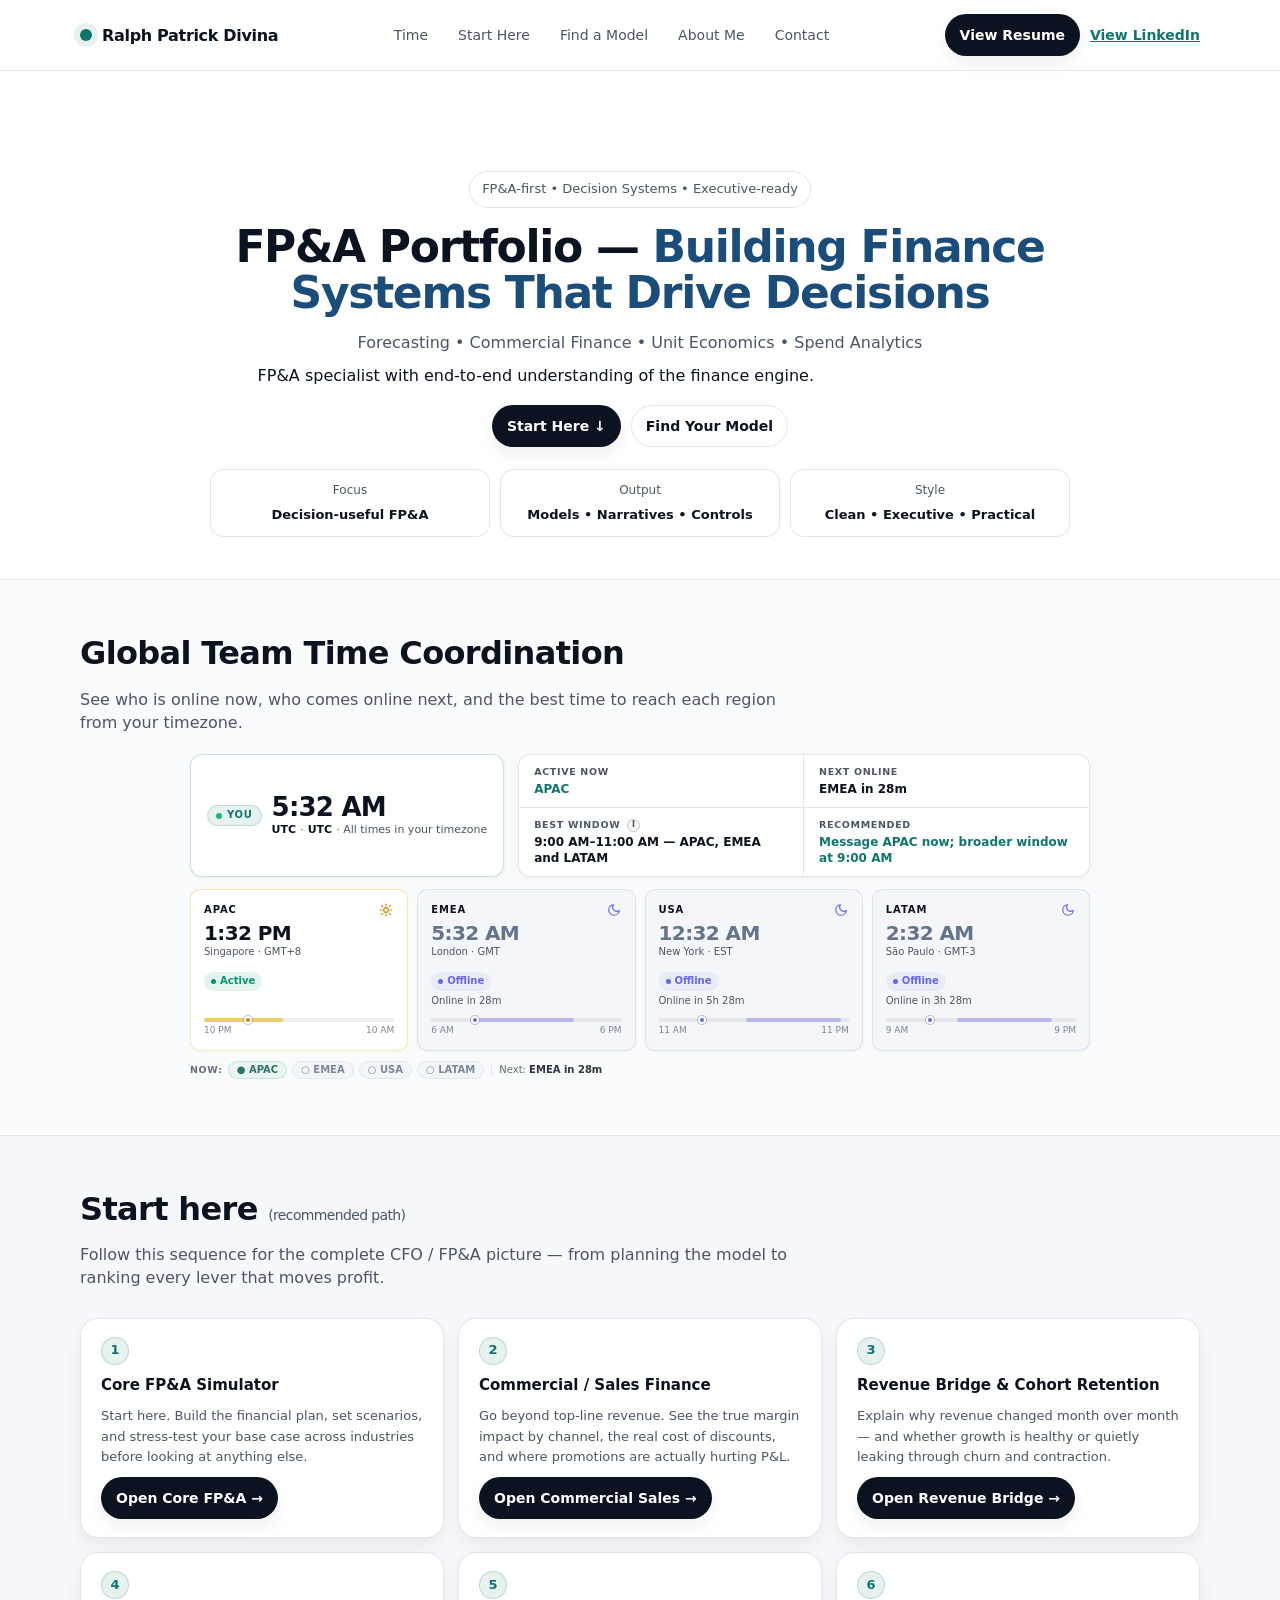
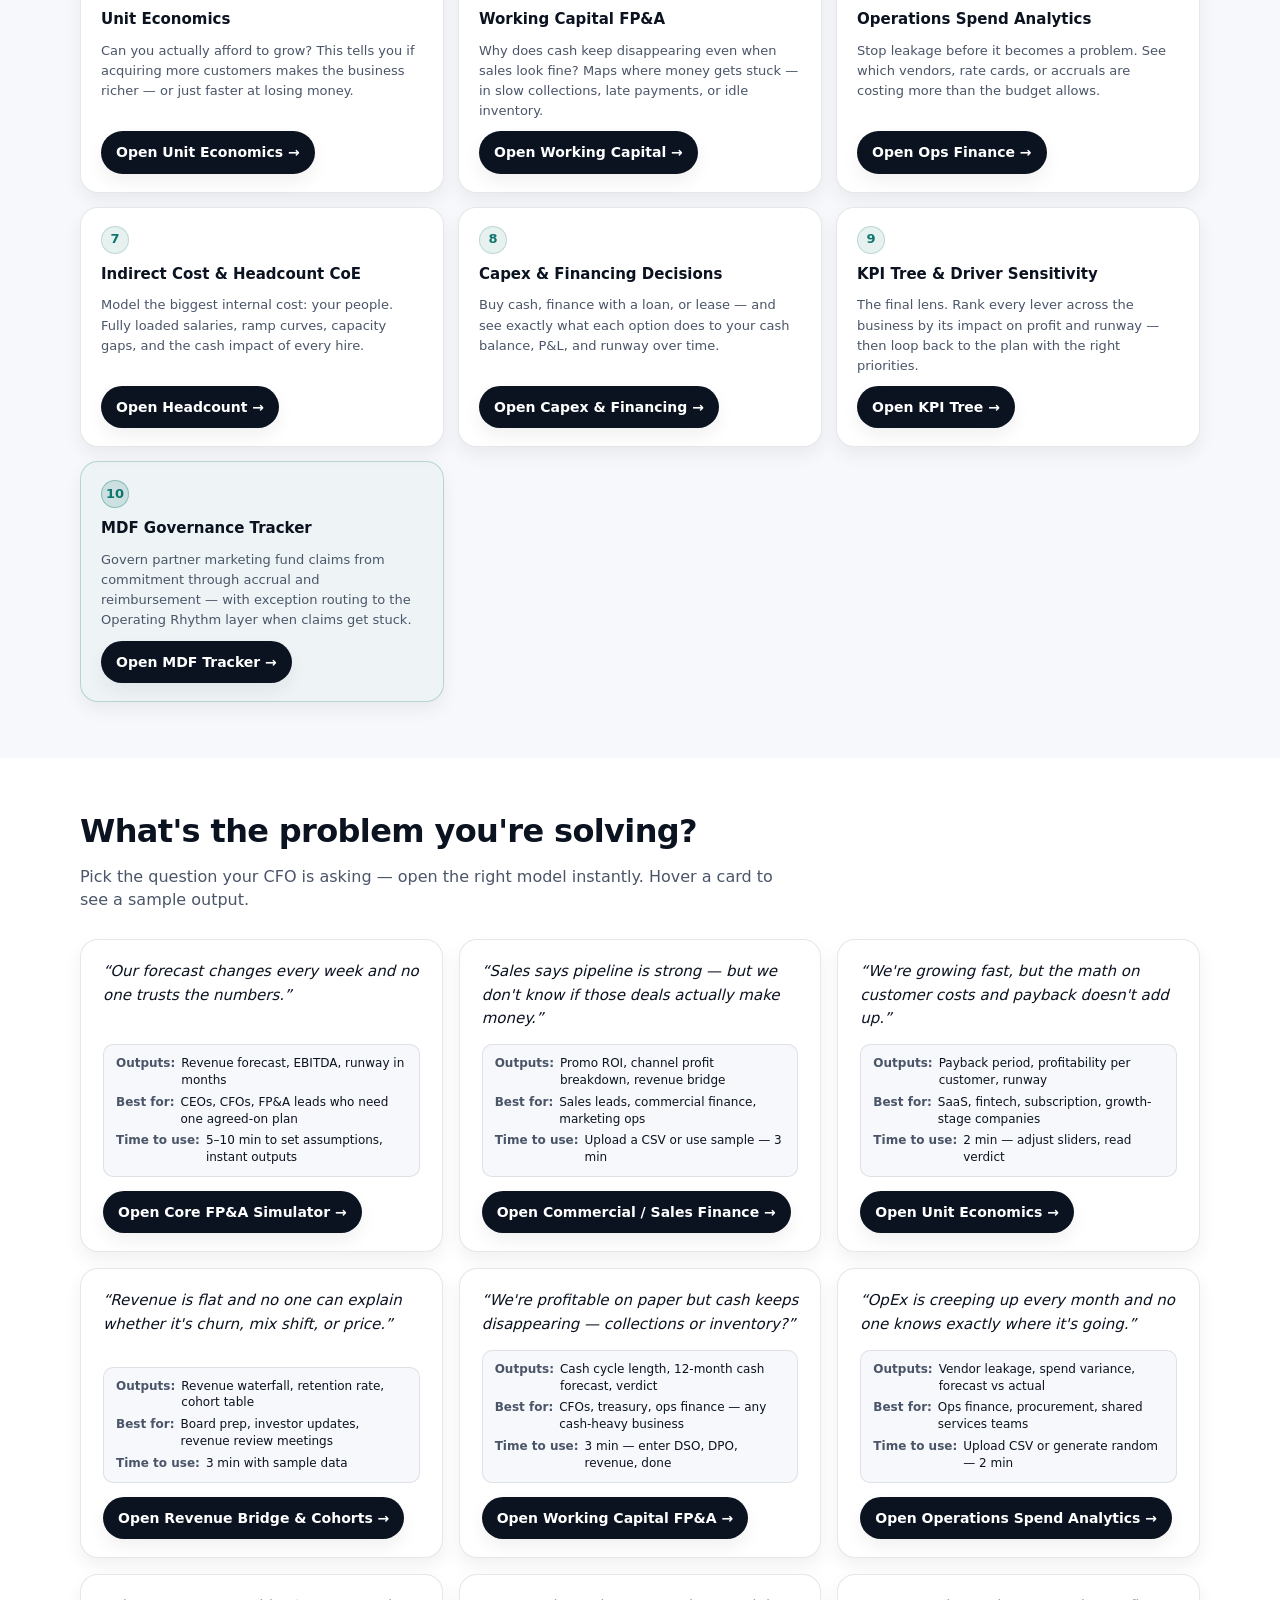
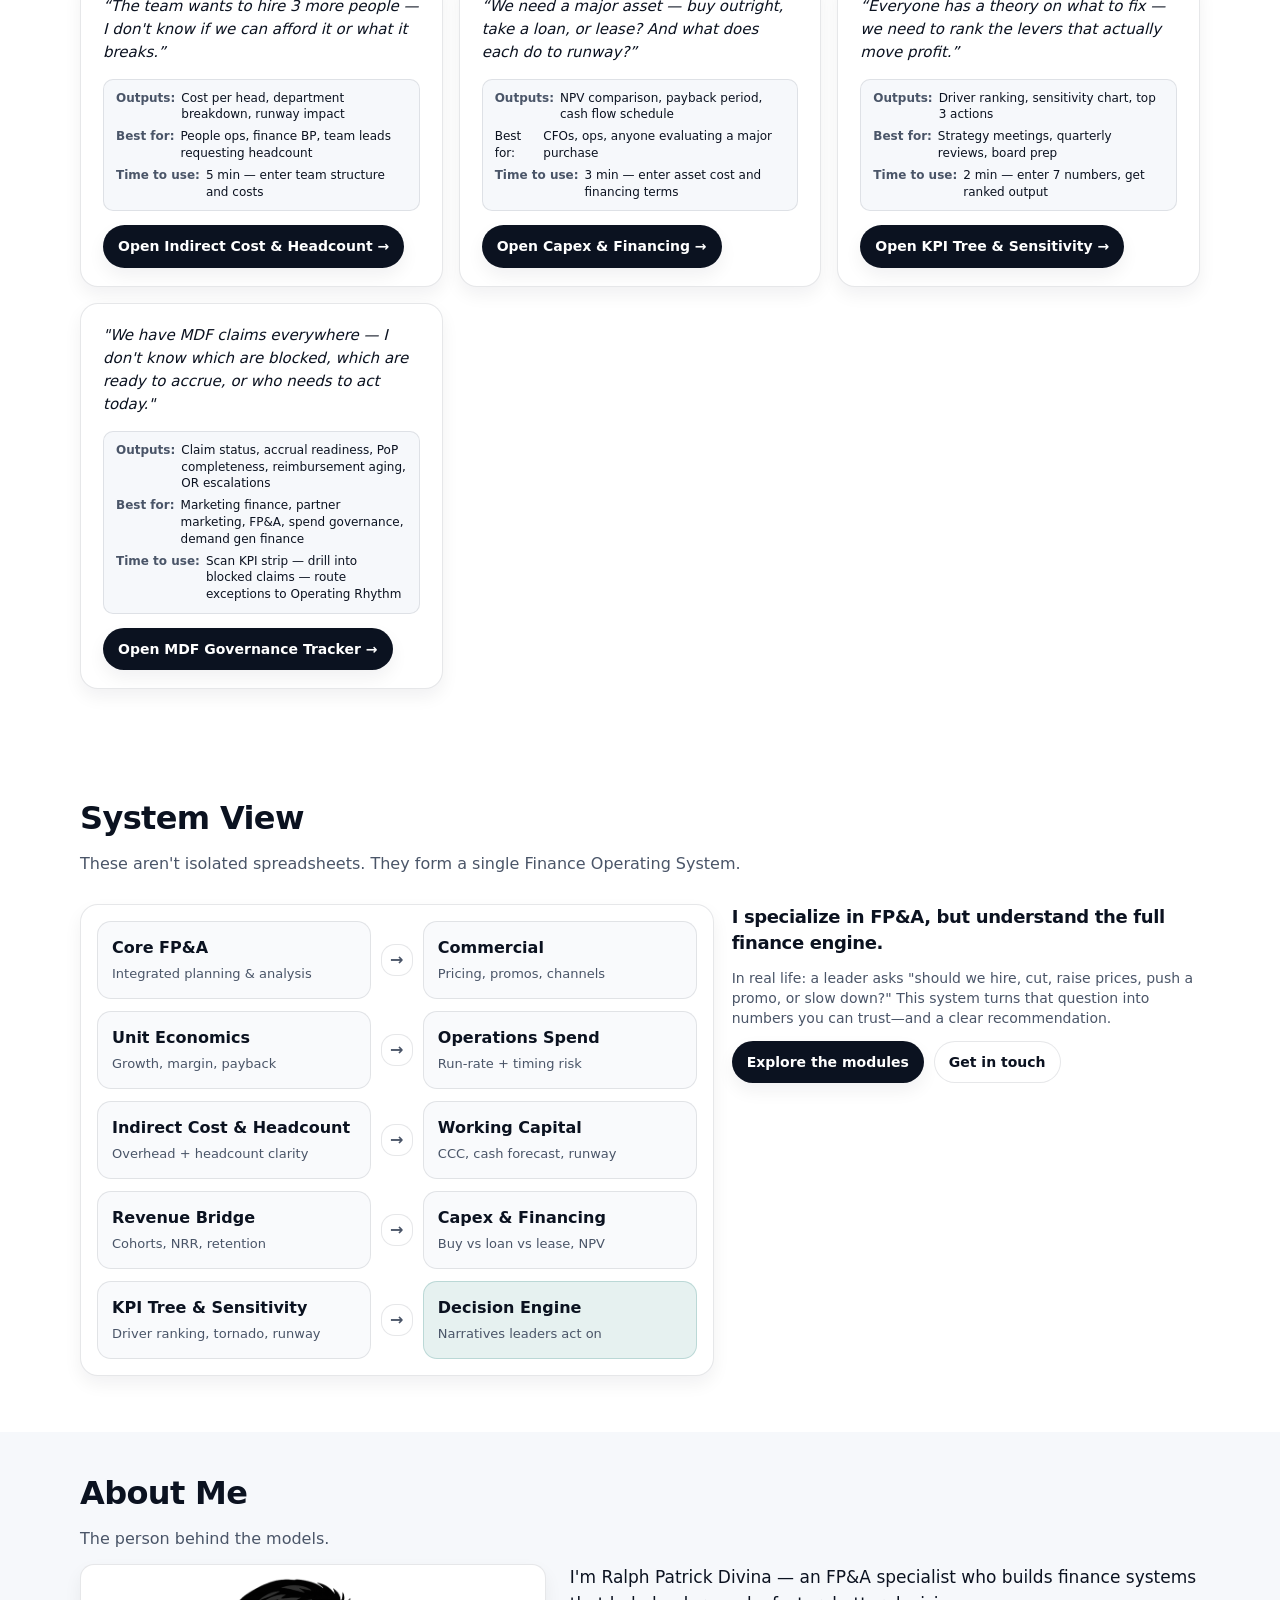
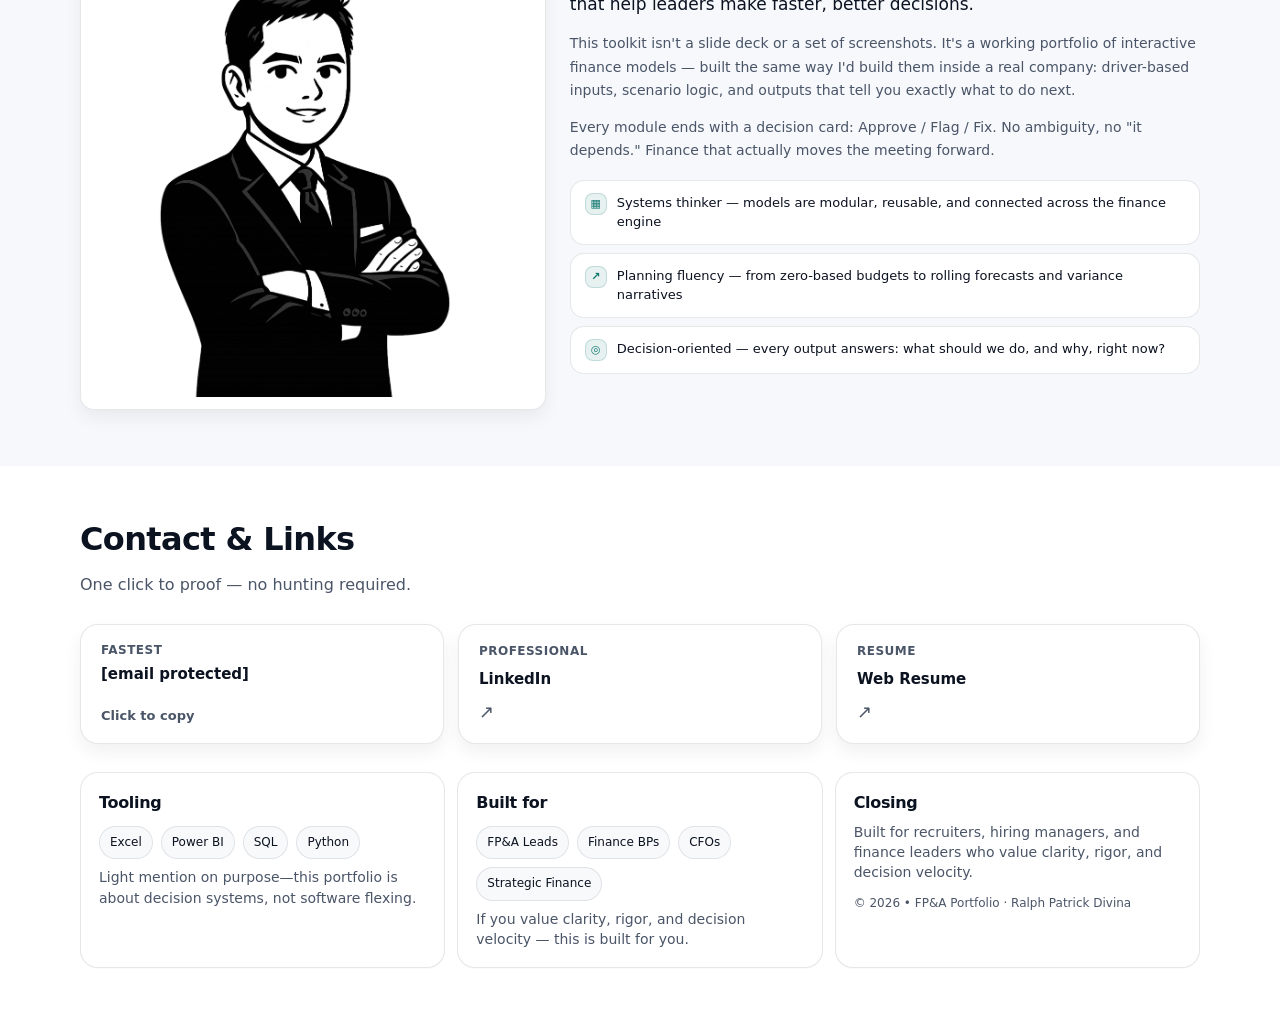
==== index.html @ 32523f56 "Add files via upload" ====
<!DOCTYPE html>

<html lang="en">
<head>
<meta charset="utf-8"/>
<meta content="width=device-width, initial-scale=1" name="viewport"/>
<meta content="FP&amp;A Portfolio — Building Finance Systems That Drive Decisions. Forecasting, Commercial Finance, Unit Economics, Spend Analytics." name="description"/>
<meta content="#0B1220" name="theme-color"/>
<title>Ralph Patrick Divina | FP&A Portfolio</title>
<link href="favicon.png" rel="icon" type="image/png"/>
<link crossorigin="" href="https://fonts.googleapis.com" rel="preconnect"/>
<link crossorigin="" href="https://fonts.gstatic.com" rel="preconnect"/>
<link href="./style.css" rel="stylesheet"/>
<style>
    /* Anchor scroll offset */
    #pick-problem, #start-here, #about, #contact, #tz-world,
    #card-core-fpa, #card-commercial-sales, #card-unit-economics,
    #card-indirect-cost, #card-operations-spend, #card-working-capital,
    #card-revenue-bridge, #card-capex-financing, #card-kpi-tree, #card-mdf-governance {
      scroll-margin-top: 80px;
    }

    /* ── Hero full-width ───────────────────────────── */
    .hero--full .container { display: block; max-width: 860px; }
    .hero-copy--centered { max-width: 100%; text-align: center; }
    .hero-copy--centered .eyebrow    { justify-content: center; }
    .hero-copy--centered .hero-actions { justify-content: center; }
    .hero-copy--centered .hero-metrics { justify-content: center; }

    /* ── Problem Grid ──────────────────────────────── */
    .problem-grid {
      display: grid;
      grid-template-columns: repeat(auto-fill, minmax(300px, 1fr));
      gap: 16px;
      margin-top: 8px;
    }
    .problem-card {
      display: flex;
      flex-direction: column;
      gap: 0;
      padding: 20px 22px 18px;
      background: #fff;
      border: 1px solid var(--border);
      border-radius: var(--radius);
      box-shadow: var(--shadow-soft);
      transition: box-shadow 160ms ease, border-color 160ms ease;
      position: relative;
      overflow: hidden;
    }
    .problem-card:hover {
      border-color: rgba(15,118,110,0.35);
      box-shadow: 0 4px 20px rgba(11,18,32,0.08);
    }
    .problem-statement {
      font-size: 15px;
      line-height: 1.55;
      color: var(--text);
      margin: 0 0 14px 0;
      font-style: italic;
      font-weight: 500;
      flex: 1;
    }
    /* Trust micro-lines */
    .card-meta {
      display: grid;
      gap: 5px;
      margin-bottom: 14px;
      padding: 10px 12px;
      background: var(--bg-muted);
      border-radius: 10px;
      border: 1px solid var(--border);
    }
    .card-meta-row {
      display: flex;
      gap: 6px;
      font-size: 12px;
      line-height: 1.4;
    }
    .card-meta-label {
      color: var(--muted);
      font-weight: 600;
      white-space: nowrap;
      flex-shrink: 0;
    }
    .card-meta-value {
      color: var(--text);
    }
    .problem-card .btn {
      align-self: flex-start;
      white-space: nowrap;
      position: relative;
      z-index: 2;
      flex-shrink: 0;
    }

    /* ── Hover preview overlay ─────────────────────── */
    .card-preview {
      position: absolute;
      inset: 0;
      background: rgba(11,18,32,0.92);
      border-radius: var(--radius);
      padding: 18px 20px;
      display: flex;
      flex-direction: column;
      justify-content: center;
      gap: 10px;
      opacity: 0;
      pointer-events: none;
      transition: opacity 180ms ease;
      z-index: 1;
    }
    .problem-card:hover .card-preview {
      opacity: 1;
      pointer-events: none; /* never block btn clicks */
    }
    /* The button floats above the preview overlay */
    .problem-card .btn {
      z-index: 3;
    }
    /* Keep button accessible — push it to the very bottom */
    .card-preview-row {
      display: flex;
      flex-direction: column;
      gap: 3px;
    }
    .card-preview-label {
      font-size: 10px;
      font-weight: 700;
      letter-spacing: 0.07em;
      text-transform: uppercase;
      color: rgba(255,255,255,0.45);
    }
    .card-preview-value {
      font-size: 13px;
      font-weight: 600;
      color: #fff;
    }
    .card-preview-kpi {
      display: inline-block;
      font-size: 13px;
      font-weight: 700;
      color: #6ee7b7; /* light teal — visible on dark bg */
    }
    @media (hover: none) {
      .card-preview { display: none; }
    }
    @media (max-width: 640px) {
      .problem-grid { grid-template-columns: 1fr; }
      .card-preview { display: none; }
    }

    /* ── Start Here section ────────────────────────── */
    .start-here-grid {
      display: grid;
      grid-template-columns: repeat(3, 1fr);
      gap: 14px;
      margin-top: 8px;
    }
    .start-step {
      display: flex;
      flex-direction: column;
      gap: 10px;
      padding: 18px 20px;
      background: #fff;
      border: 1px solid var(--border);
      border-radius: var(--radius);
      box-shadow: var(--shadow-soft);
      transition: box-shadow 160ms ease, border-color 160ms ease;
    }
    .start-step:hover {
      border-color: rgba(15,118,110,0.30);
      box-shadow: 0 4px 18px rgba(11,18,32,0.08);
    }
    .start-step-num {
      display: inline-flex;
      align-items: center;
      justify-content: center;
      width: 28px;
      height: 28px;
      border-radius: 50%;
      background: var(--accent-soft);
      border: 1px solid rgba(15,118,110,0.20);
      color: var(--accent);
      font-size: 13px;
      font-weight: 750;
      flex-shrink: 0;
    }
    .start-step-title {
      font-size: 15px;
      font-weight: 700;
      color: var(--text);
      margin: 0;
    }
    .start-step-why {
      font-size: 13px;
      color: var(--muted);
      margin: 0;
    }
    .start-step .btn { align-self: flex-start; margin-top: auto; }
    @media (max-width: 640px) {
      .start-here-grid { grid-template-columns: 1fr; }
    }

    /* ── Credibility strip ─────────────────────────── */
    .cred-strip {
      margin-top: 28px;
      display: flex;
      flex-wrap: wrap;
      gap: 10px;
      align-items: center;
    }
    .cred-strip-label {
      font-size: 12px;
      color: var(--muted);
      font-weight: 600;
      letter-spacing: 0.04em;
      text-transform: uppercase;
      flex-shrink: 0;
    }
    .cred-item {
      display: inline-flex;
      align-items: center;
      gap: 6px;
      font-size: 12px;
      font-weight: 600;
      color: var(--text);
      padding: 6px 12px;
      border: 1px solid var(--border);
      border-radius: 999px;
      background: #fff;
    }
    .cred-dot {
      width: 7px;
      height: 7px;
      border-radius: 50%;
      background: var(--accent);
      flex-shrink: 0;
    }
    @media (max-width: 560px) {
      .cred-strip { justify-content: flex-start; }
    }

    /* ── About section ─────────────────────────────── */
    .about-grid {
      display: grid;
      grid-template-columns: 0.85fr 1.15fr;
      gap: 24px;
      align-items: start;
      margin-top: 8px;
    }
    .about-body {
      display: grid;
      gap: 14px;
    }
    .about-lead {
      font-size: 17px;
      font-weight: 520;
      line-height: 1.6;
      color: var(--text);
    }
    .about-sub {
      font-size: 14px;
      color: var(--muted);
      line-height: 1.65;
    }

    /* Portrait card */
    .about-portrait{
      background:#fff;
      border:1px solid var(--border);
      border-radius: var(--radius-sm);
      box-shadow: var(--shadow-soft);
      padding: 12px;
      display:flex;
      justify-content:center;
      align-items:center;
      width:100%;
      max-width: 560px;
      margin: 0;

    }
    .about-portrait img{
      width: auto;
      max-width: 320px;
      max-height: 420px;
      height: auto;
      display:block;
      margin: 0 auto;
      object-fit: contain;
      transform: translateX(-8px);

    }
    .about-bullets {
      display: grid;
      gap: 8px;
      margin-top: 4px;
    }
    .about-bullet {
      display: flex;
      align-items: flex-start;
      gap: 10px;
      padding: 12px 14px;
      background: #fff;
      border: 1px solid var(--border);
      border-radius: var(--radius-sm);
      font-size: 13px;
      color: var(--text);
      font-weight: 520;
    }
    .about-bullet-icon {
      width: 22px;
      height: 22px;
      border-radius: 8px;
      background: var(--accent-soft);
      border: 1px solid rgba(15,118,110,0.18);
      display: grid;
      place-items: center;
      font-size: 11px;
      flex-shrink: 0;
      color: var(--accent);
      font-weight: 800;
    }
    .about-side {
      display: grid;
      gap: 10px;
    }
    .about-stat {
      padding: 16px;
      background: #fff;
      border: 1px solid var(--border);
      border-radius: var(--radius-sm);
      box-shadow: var(--shadow-soft);
    }
    .about-stat-value {
      font-size: 26px;
      font-weight: 750;
      letter-spacing: -0.03em;
      color: var(--accent-2);
    }
    .about-stat-label {
      font-size: 13px;
      color: var(--muted);
      margin-top: 4px;
    }
    @media (max-width: 720px) {
      .about-grid { grid-template-columns: 1fr; }
      .about-side { grid-template-columns: 1fr 1fr; }
    }
    @media (max-width: 480px) {
      .about-side { grid-template-columns: 1fr; }
    }

    /* ── Contact section ───────────────────────────── */
    .contact-grid {
      display: grid;
      grid-template-columns: repeat(3, 1fr);
      gap: 14px;
    }
    .contact-card {
      display: flex;
      flex-direction: column;
      gap: 8px;
      padding: 18px 20px;
      background: #fff;
      border: 1px solid var(--border);
      border-radius: var(--radius);
      box-shadow: var(--shadow-soft);
      transition: box-shadow 160ms, border-color 160ms;
      text-decoration: none;
      color: var(--text);
    }
    .contact-card:hover {
      box-shadow: var(--shadow);
      border-color: rgba(12,23,45,0.16);
    }
    .contact-card-label {
      font-size: 12px;
      color: var(--muted);
      font-weight: 600;
      letter-spacing: 0.04em;
      text-transform: uppercase;
    }
    .contact-card-value {
      font-size: 15px;
      font-weight: 650;
    }
    .contact-card-arrow {
      margin-top: auto;
      font-size: 18px;
      color: var(--muted);
    }

    /* Email copy card */
    .contact-card--email {
      cursor: pointer;
      border: 1px solid var(--border);
      text-align: left;
      font-family: inherit;
      width: 100%;
      position: relative;
    }
    .contact-card--email .copy-hint {
      display: inline-flex;
      align-items: center;
      gap: 5px;
      font-size: 13px;
      font-weight: 600;
      color: var(--muted);
      margin-top: auto;
      transition: color 140ms ease;
    }
    .contact-card--email .copy-icon {
      font-size: 15px;
      opacity: 0;
      transition: opacity 140ms ease;
    }
    .contact-card--email:hover .copy-icon { opacity: 1; }
    .contact-card--email:hover .copy-hint { color: var(--accent); }
    .contact-card--email.copied {
      border-color: #059669 !important;
      box-shadow: 0 0 0 3px rgba(5,150,105,0.12), var(--shadow) !important;
    }
    .contact-card--email.copied .copy-hint { color: #059669; }
    .contact-card--email.copied .copy-icon { opacity: 1; }

    @media (max-width: 640px) {
      .contact-grid { grid-template-columns: 1fr; }
    }

    /* btn-link utility */
    .btn-link {
      background: none;
      border: none;
      color: var(--accent);
      padding: 0;
      font-size: 14px;
      font-weight: 600;
      text-decoration: underline;
      cursor: pointer;
    }
  

    /* ── Global Team Time Coordination — section framing ── */
    .tz-section {
      padding: 56px 0;
      background: #fafbfc;
      border-bottom: 1px solid var(--border);
    }
    /* No container override — uses the global 1120px max like all other sections */
    /* The component content (top-row, cards, strip) is constrained via .tz-body */
    .tz-body {
      max-width: 900px; /* keeps the time component compact within the full-width container */
      margin: 0 auto;   /* centers the widget block while header stays left-aligned */
    }
    /* Override section-head margin-bottom for tighter tz layout */
    .tz-section .section-head { margin-bottom: 20px; }

    /* ── Best Window info icon ── */
    .tz-info-icon {
      display: inline-flex;
      align-items: center;
      justify-content: center;
      width: 13px;
      height: 13px;
      border-radius: 50%;
      border: 1px solid rgba(11,18,32,0.20);
      background: rgba(11,18,32,0.04);
      font-size: 8px;
      font-weight: 700;
      color: var(--muted);
      cursor: default;
      flex-shrink: 0;
      line-height: 1;
      user-select: none;
      vertical-align: middle;
      margin-left: 3px;
    }

    /* Fixed-position tooltip rendered by JS — escapes all clipping contexts */
    .tz-info-tip-fixed {
      position: fixed;
      min-width: 210px;
      max-width: 240px;
      background: #1e293b;
      color: #f1f5f9;
      font-size: 11px;
      font-weight: 500;
      line-height: 1.45;
      border-radius: 9px;
      padding: 9px 12px;
      box-shadow: 0 6px 20px rgba(11,18,32,0.22);
      z-index: 9999;
      pointer-events: none;
      opacity: 0;
      transition: opacity 120ms ease;
      text-align: left;
    }
    .tz-info-tip-fixed.visible { opacity: 1; }
    .tz-info-tip-fixed::after {
      content: '';
      position: absolute;
      top: 100%;
      left: 50%;
      transform: translateX(-50%);
      border: 5px solid transparent;
      border-top-color: #1e293b;
    }
    @media (max-width: 480px) { .tz-info-tip-fixed { display: none !important; } }

    .tz-top-row {
      display: grid;
      grid-template-columns: auto 1fr;
      align-items: stretch;
      gap: 14px;
      margin-bottom: 12px;
    }

    /* ── Local anchor ── */
    .tz-anchor {
      display: flex;
      align-items: center;
      gap: 10px;
      padding: 12px 16px;
      background: #fff;
      border: 1px solid rgba(15,118,110,0.22);
      border-radius: 12px;
      box-shadow: 0 1px 4px rgba(11,18,32,0.06);
      flex-shrink: 0;
    }
    .tz-you-pill {
      display: inline-flex;
      align-items: center;
      gap: 5px;
      font-size: 10px;
      font-weight: 750;
      letter-spacing: 0.07em;
      text-transform: uppercase;
      color: var(--accent);
      background: var(--accent-soft);
      border: 1px solid rgba(15,118,110,0.18);
      border-radius: 999px;
      padding: 2px 8px;
      flex-shrink: 0;
    }
    .tz-anchor-times { display: flex; flex-direction: column; gap: 2px; }
    .tz-local-time {
      font-size: 26px;
      font-weight: 760;
      letter-spacing: -0.03em;
      color: var(--text);
      font-variant-numeric: tabular-nums;
      line-height: 1;
    }
    .tz-anchor-sub {
      font-size: 11px;
      color: var(--muted);
      font-weight: 500;
      display: flex;
      gap: 4px;
      align-items: center;
      flex-wrap: wrap;
    }
    .tz-anchor-sub .tz-sub-city { color: var(--text); font-weight: 600; }

    /* ── Intelligence panel ── */
    .tz-intel-panel {
      display: grid;
      grid-template-columns: 1fr 1fr;
      gap: 0;
      background: #fff;
      border: 1px solid var(--border);
      border-radius: 12px;
      box-shadow: 0 1px 4px rgba(11,18,32,0.05);
      overflow: visible; /* allow tooltips to escape — border-radius still clips the background */
      isolation: isolate;
    }
    /* Clip inner content to the panel's rounded corners without overflow:hidden */
    .tz-intel-panel > .tz-intel-row:first-child { border-radius: 12px 0 0 0; }
    .tz-intel-panel > .tz-intel-row:nth-child(2) { border-radius: 0 12px 0 0; }
    .tz-intel-panel > .tz-intel-row:nth-child(3) { border-radius: 0 0 0 12px; }
    .tz-intel-panel > .tz-intel-row:last-child   { border-radius: 0 0 12px 0; }
    .tz-intel-row {
      display: flex;
      flex-direction: column;
      gap: 2px;
      padding: 10px 15px;
      border-bottom: 1px solid var(--border);
      border-right: 1px solid var(--border);
    }
    .tz-intel-row:nth-child(3),
    .tz-intel-row:nth-child(4) { border-bottom: none; }
    .tz-intel-row:nth-child(2),
    .tz-intel-row:nth-child(4) { border-right: none; }

    .tz-intel-label {
      font-size: 9.5px;
      font-weight: 700;
      letter-spacing: 0.07em;
      text-transform: uppercase;
      color: var(--muted);
    }
    .tz-intel-value {
      font-size: 12px;
      font-weight: 620;
      color: var(--text);
      line-height: 1.35;
    }
    .tz-intel-value.accent  { color: var(--accent); font-weight: 650; }
    .tz-intel-value.recommend { color: #0f766e; font-weight: 680; }

    /* ── Region cards ── */
    .tz-cards-grid {
      display: grid;
      grid-template-columns: repeat(4, 1fr);
      gap: 9px;
      margin-bottom: 10px;
    }
    .tz-card {
      padding: 12px 13px 10px;
      border-radius: 10px;
      border: 1px solid var(--border);
      background: #fff;
      box-shadow: 0 1px 3px rgba(11,18,32,0.04);
      transition: border-color 700ms ease, background 700ms ease, box-shadow 160ms ease;
      position: relative;
      cursor: default;
    }
    .tz-card:hover { box-shadow: 0 3px 12px rgba(11,18,32,0.09); }
    .tz-card.tz-day    { background: #fff;    border-color: rgba(234,179,8,0.30); }
    .tz-card.tz-ending { background: #fffbf0; border-color: rgba(217,119,6,0.28); }
    .tz-card.tz-night  { background: #f5f6f9; border-color: rgba(99,102,241,0.15); }

    .tz-card-header {
      display: flex;
      align-items: center;
      justify-content: space-between;
      margin-bottom: 5px;
    }
    .tz-card-region {
      font-size: 10px;
      font-weight: 760;
      letter-spacing: 0.09em;
      text-transform: uppercase;
      color: var(--text);
    }
    /* SVG icon wrapper — consistent sizing */
    .tz-icon {
      width: 16px; height: 16px;
      display: flex;
      align-items: center;
      justify-content: center;
      flex-shrink: 0;
    }
    .tz-icon svg { width: 14px; height: 14px; display: block; }

    .tz-card-time {
      font-size: 20px;
      font-weight: 750;
      letter-spacing: -0.03em;
      color: var(--text);
      font-variant-numeric: tabular-nums;
      line-height: 1;
      margin-bottom: 2px;
    }
    .tz-card.tz-night .tz-card-time { color: #64748b; }
    .tz-card-city {
      font-size: 10px;
      color: var(--muted);
      font-weight: 500;
      margin-bottom: 7px;
    }
    .tz-status-chip {
      display: inline-flex;
      align-items: center;
      gap: 4px;
      font-size: 10px;
      font-weight: 700;
      border-radius: 999px;
      padding: 2px 7px;
    }
    .tz-status-chip.awake  { background: rgba(5,150,105,0.10);  color: #059669; }
    .tz-status-chip.ending { background: rgba(217,119,6,0.10);  color: #b45309; }
    .tz-status-chip.asleep { background: rgba(99,102,241,0.08); color: #6366f1; }
    .tz-status-dot {
      width: 5px; height: 5px;
      border-radius: 50%;
      background: currentColor;
    }
    .tz-card-hint {
      display: block;
      font-size: 10px;
      color: var(--muted);
      font-weight: 500;
      margin-top: 4px;
      line-height: 1.25;
      min-height: 13px; /* always reserve space even when empty — keeps bar vertically aligned across all cards */
    }

    /* ── Timeline bar — standardized geometry ── */
    .tz-timeline {
      margin-top: 10px;   /* same for all states */
      margin-bottom: 0;
      position: relative;
      /* fixed height: track(4) + labels(14) + gap(4) = 22px wrapper */
      height: 22px;
    }
    .tz-timeline-track {
      position: absolute;
      top: 0;
      left: 0;
      right: 0;
      height: 4px;           /* fixed track height */
      background: rgba(11,18,32,0.07);
      border-radius: 99px;
      overflow: visible;
    }
    .tz-timeline-fill {
      position: absolute;
      top: 0;
      height: 4px;           /* match track height exactly */
      border-radius: 99px;
      pointer-events: none;
    }
    .tz-card.tz-day    .tz-timeline-fill { background: rgba(234,179,8,0.55); }
    .tz-card.tz-ending .tz-timeline-fill { background: rgba(217,119,6,0.55); }
    .tz-card.tz-night  .tz-timeline-fill { background: rgba(99,102,241,0.35); }
    .tz-timeline-now {
      position: absolute;
      /* vertically center the 8px dot on the 4px track: top of track is 0, center = 2px, dot center = 4px → top = -2px */
      top: -2px;
      width: 8px;
      height: 8px;
      border-radius: 50%;
      border: 2px solid #fff;
      box-shadow: 0 0 0 1px rgba(11,18,32,0.25);
      pointer-events: none;
      z-index: 2;
      /* horizontal centering via margin-left applied inline */
      transform: translateX(-50%);
    }
    .tz-card.tz-day    .tz-timeline-now { background: #ca8a04; }
    .tz-card.tz-ending .tz-timeline-now { background: #d97706; }
    .tz-card.tz-night  .tz-timeline-now { background: #6366f1; }
    .tz-timeline-labels {
      position: absolute;
      top: 8px;              /* 4px track + 4px gap = consistent baseline */
      left: 0;
      right: 0;
      display: flex;
      justify-content: space-between;
    }
    .tz-timeline-label {
      font-size: 9px;
      color: var(--muted);
      font-weight: 500;
      opacity: 0.7;
      line-height: 1;
    }

    /* ── Hover tooltip ── */
    .tz-tooltip {
      display: none;
      position: absolute;
      bottom: calc(100% + 8px);
      left: 50%;
      transform: translateX(-50%);
      min-width: 210px;
      max-width: 240px;
      background: #1e293b;
      color: #f1f5f9;
      border-radius: 10px;
      padding: 11px 13px;
      box-shadow: 0 8px 24px rgba(11,18,32,0.22);
      z-index: 100;
      pointer-events: none;
    }
    /* Arrow */
    .tz-tooltip::after {
      content: '';
      position: absolute;
      top: 100%;
      left: 50%;
      transform: translateX(-50%);
      border: 6px solid transparent;
      border-top-color: #1e293b;
    }
    .tz-card:hover .tz-tooltip { display: block; }
    .tz-tt-row {
      display: flex;
      flex-direction: column;
      gap: 1px;
      margin-bottom: 7px;
    }
    .tz-tt-row:last-child { margin-bottom: 0; }
    .tz-tt-label {
      font-size: 9px;
      font-weight: 700;
      letter-spacing: 0.07em;
      text-transform: uppercase;
      color: rgba(241,245,249,0.5);
    }
    .tz-tt-value {
      font-size: 11.5px;
      font-weight: 600;
      color: #f1f5f9;
      line-height: 1.3;
    }
    .tz-tt-value.tt-good  { color: #6ee7b7; }
    .tz-tt-value.tt-warn  { color: #fcd34d; }
    .tz-tt-value.tt-muted { color: rgba(241,245,249,0.6); font-weight: 500; }
    .tz-tt-value.tt-high  { color: #34d399; font-weight: 700; }
    .tz-tt-rec {
      margin-top: 7px;
      padding-top: 7px;
      border-top: 1px solid rgba(241,245,249,0.1);
      font-size: 10.5px;
      font-weight: 600;
      color: #94a3b8;
      line-height: 1.4;
    }
    .tz-tt-rec strong { color: #f1f5f9; }

    /* ── Status strip — simplified ── */
    .tz-strip {
      display: flex;
      gap: 5px;
      flex-wrap: wrap;
      align-items: center;
      opacity: 0.85;
    }
    .tz-strip-label {
      font-size: 9.5px;
      font-weight: 700;
      text-transform: uppercase;
      letter-spacing: 0.07em;
      color: var(--muted);
      flex-shrink: 0;
    }
    .tz-region-chip {
      display: inline-flex;
      align-items: center;
      gap: 4px;
      font-size: 10px;
      font-weight: 650;
      border-radius: 999px;
      padding: 1px 8px;
      border: 1px solid;
    }
    .tz-region-chip.awake  { background: rgba(5,150,105,0.07);  color: #065f46; border-color: rgba(5,150,105,0.20); }
    .tz-region-chip.ending { background: rgba(217,119,6,0.07);  color: #92400e; border-color: rgba(217,119,6,0.20); }
    .tz-region-chip.asleep { background: rgba(148,163,184,0.08);color: #64748b; border-color: rgba(148,163,184,0.20); }
    .tz-strip-divider {
      width: 1px; height: 12px;
      background: var(--border);
      flex-shrink: 0;
      margin: 0 2px;
    }
    .tz-strip-next {
      font-size: 10px;
      color: var(--muted);
      font-weight: 500;
    }
    .tz-strip-next strong { color: var(--text); font-weight: 650; }

    /* ── Live dot ── */
    .tz-live-dot {
      display: inline-block;
      width: 6px; height: 6px;
      border-radius: 50%;
      background: #10b981;
      box-shadow: 0 0 0 0 rgba(16,185,129,0.4);
      animation: tzPulse 2.4s ease-in-out infinite;
      flex-shrink: 0;
    }
    @keyframes tzPulse {
      0%   { box-shadow: 0 0 0 0   rgba(16,185,129,0.4); }
      60%  { box-shadow: 0 0 0 5px rgba(16,185,129,0);   }
      100% { box-shadow: 0 0 0 0   rgba(16,185,129,0);   }
    }

    @media (max-width: 780px) {
      .tz-top-row { grid-template-columns: 1fr; }
      .tz-anchor  { justify-content: flex-start; }
    }
    @media (max-width: 640px) {
      .tz-cards-grid { grid-template-columns: repeat(2, 1fr); }
      .tz-intel-panel { grid-template-columns: 1fr 1fr; }
    }
    @media (max-width: 480px) {
      .tz-intel-panel { grid-template-columns: 1fr; }
      .tz-intel-row:nth-child(odd)  { border-right: none; }
      .tz-intel-row:nth-child(1),
      .tz-intel-row:nth-child(2),
      .tz-intel-row:nth-child(3)    { border-bottom: 1px solid var(--border); }
      .tz-local-time { font-size: 22px; }
      /* Tooltips disabled on touch */
      .tz-card:hover .tz-tooltip { display: none; }
    }

    /* ── Sticky Global Time Ticker ─────────────────────────────── */
    .tz-ticker {
      position: sticky;
      top: var(--nav-h, 56px); /* dynamically set by JS to match actual navbar height */
      z-index: 89; /* just below site-header z-index */
      background: rgba(250,251,252,0.96);
      backdrop-filter: blur(8px);
      -webkit-backdrop-filter: blur(8px);
      border-bottom: 1px solid var(--border);
      height: 36px;
      display: flex;
      align-items: center;
      /* Hidden by default — JS reveals when section scrolls out of view */
      opacity: 0;
      pointer-events: none;
      transform: translateY(-100%);
      transition: opacity 220ms ease, transform 220ms ease;
    }
    .tz-ticker.tz-ticker--visible {
      opacity: 1;
      pointer-events: auto;
      transform: translateY(0);
    }
    .tz-ticker-inner {
      max-width: 900px;
      width: 100%;
      margin: 0 auto;
      padding: 0 var(--container-pad, 24px);
      display: flex;
      align-items: center;
      gap: 0;
      overflow: hidden; /* clip on mobile */
    }
    /* "Time" brand link — jump back anchor */
    .tz-ticker-brand {
      display: inline-flex;
      align-items: center;
      gap: 5px;
      font-size: 10px;
      font-weight: 750;
      letter-spacing: 0.07em;
      text-transform: uppercase;
      color: var(--accent);
      text-decoration: none;
      flex-shrink: 0;
      padding-right: 10px;
    }
    .tz-ticker-brand:hover { opacity: 0.75; }
    .tz-ticker-brand-label { line-height: 1; }
    /* Vertical divider after brand */
    .tz-ticker-divider {
      width: 1px;
      height: 16px;
      background: var(--border);
      flex-shrink: 0;
      margin-right: 10px;
    }
    /* Scrollable items row */
    .tz-ticker-items {
      display: flex;
      align-items: center;
      gap: 0;
      overflow-x: auto;
      scrollbar-width: none; /* Firefox */
      -ms-overflow-style: none;
      flex: 1;
      min-width: 0;
    }
    .tz-ticker-items::-webkit-scrollbar { display: none; }
    /* Individual ticker item */
    .tz-ticker-item {
      display: inline-flex;
      align-items: center;
      gap: 5px;
      padding: 0 12px;
      height: 36px;
      font-size: 11px;
      flex-shrink: 0;
      border-right: 1px solid var(--border);
      white-space: nowrap;
    }
    .tz-ticker-item:first-child { padding-left: 0; }
    .tz-ticker-item:last-child  { border-right: none; }
    .tz-ticker-item-label {
      font-size: 9px;
      font-weight: 700;
      letter-spacing: 0.07em;
      text-transform: uppercase;
      color: var(--muted);
    }
    .tz-ticker-item-value {
      font-size: 11px;
      font-weight: 620;
      color: var(--text);
      font-variant-numeric: tabular-nums;
    }
    .tz-ticker-item-value.tk-active  { color: #059669; font-weight: 700; }
    .tz-ticker-item-value.tk-ending  { color: #d97706; font-weight: 700; }
    .tz-ticker-item-value.tk-offline { color: #94a3b8; }
    .tz-ticker-item-value.tk-window  { color: var(--accent); font-weight: 680; }
    /* State dot in ticker */
    .tz-ticker-dot {
      width: 5px; height: 5px;
      border-radius: 50%;
      flex-shrink: 0;
    }
    .tz-ticker-dot.tk-active  { background: #059669; }
    .tz-ticker-dot.tk-ending  { background: #d97706; }
    .tz-ticker-dot.tk-offline { background: #cbd5e1; }

    @media (max-width: 640px) {
      .tz-ticker-inner { padding: 0 12px; }
      .tz-ticker-item  { padding: 0 9px; }
    }

    /* Tighten section head spacing */
    .section-subhead{ margin: 6px 0 0; }
    #about .section-head{ margin-bottom: 14px; }

    /* About spacing / fit */
    #about{ padding-top: 44px; padding-bottom: 56px; }
</style>
<style>
    /* Safety net: .reveal visible even without external style.css loaded */
    .reveal { opacity: 1 !important; transform: none !important; }
  </style>
</head>
<body>
<a class="skip-link" href="#main">Skip to content</a>
<!-- ── Top Navigation ──────────────────────────────────────── -->
<header class="site-header" id="top">
<div class="container nav">
<a aria-label="Go to top" class="brand" href="#top">
<span aria-hidden="true" class="brand-mark"></span>
<span class="brand-text">Ralph Patrick Divina</span>
</a>
<nav aria-label="Primary" class="nav-links">
<a href="#tz-world">Time</a>
<a href="#start-here">Start Here</a>
<a href="#pick-problem">Find a Model</a>
<a href="#about">About Me</a>
<a href="#contact">Contact</a>
</nav>
<div class="nav-cta">
<a class="btn btn-solid" href="resume.html" target="_blank">View Resume</a>
<a class="btn btn-link" href="https://www.linkedin.com/in/ralph-patrick-divina-55534614a/" rel="noreferrer" target="_blank">View LinkedIn</a>
</div>
<button aria-expanded="false" aria-label="Open menu" class="nav-toggle" type="button">
<span aria-hidden="true"></span>
<span aria-hidden="true"></span>
</button>
</div>
<!-- Mobile menu -->
<div class="mobile-menu" data-mobile-menu="">
<div class="container mobile-menu-inner">
<a class="mobile-link" href="#tz-world">Time</a>
<a class="mobile-link" href="#start-here">Start Here</a>
<a class="mobile-link" href="#pick-problem">Find a Model</a>
<a class="mobile-link" href="#about">About Me</a>
<a class="mobile-link" href="#contact">Contact</a>
<div class="mobile-cta">
<a class="btn btn-ghost" href="#pick-problem">Find a Model</a>
<a class="btn btn-solid" href="resume.html" target="_blank">View Resume</a>
</div>
</div>
</div>
</header>

<!-- ── Global Time Ticker — appears when main time section is out of view ── -->
<div class="tz-ticker" id="tz-ticker" aria-label="Global time coordination summary" aria-hidden="true">
  <div class="tz-ticker-inner">
    <a class="tz-ticker-brand" href="#tz-world" aria-label="Jump to Time section">
      <span class="tz-live-dot"></span>
      <span class="tz-ticker-brand-label">Time</span>
    </a>
    <div class="tz-ticker-divider"></div>
    <div class="tz-ticker-items" id="tz-ticker-items"><!-- JS-rendered --></div>
  </div>
</div>
<main id="main">
<!-- ── 1) Hero ─────────────────────────────────────────────── -->
<section class="hero hero--full">
<div class="container">
<div class="hero-copy hero-copy--centered reveal">
<div class="eyebrow">FP&amp;A-first • Decision Systems • Executive-ready</div>
<h1 class="hero-title">
            FP&amp;A Portfolio — <span class="accent">Building Finance Systems That Drive Decisions</span>
</h1>
<p class="hero-subtitle">
            Forecasting • Commercial Finance • Unit Economics • Spend Analytics
          </p>
<p class="hero-one-liner">
            FP&amp;A specialist with end-to-end understanding of the finance engine.
          </p>
<div class="hero-actions">
<a class="btn btn-solid" href="#start-here">Start Here ↓</a>
<a class="btn btn-ghost" href="#pick-problem">Find Your Model</a>
</div>
<div class="hero-metrics">
<div class="metric-card">
<div class="metric-label">Focus</div>
<div class="metric-value">Decision-useful FP&amp;A</div>
</div>
<div class="metric-card">
<div class="metric-label">Output</div>
<div class="metric-value">Models • Narratives • Controls</div>
</div>
<div class="metric-card">
<div class="metric-label">Style</div>
<div class="metric-value">Clean • Executive • Practical</div>
</div>
</div>
</div>
</div>
</section>
<!-- ── 1b) Global Team Time Coordination ────────────────────── -->
<section class="tz-section" id="tz-world">
<div class="container">

  <!-- Section header — full container width, matches all other section headers -->
  <div class="section-head reveal">
    <h2>Global Team Time Coordination</h2>
    <p class="section-subhead">See who is online now, who comes online next, and the best time to reach each region from your timezone.</p>
  </div>

  <!-- Component body — constrained to 900px to keep the widget compact -->
  <div class="tz-body">

  <div class="tz-top-row">
    <!-- Local anchor -->
    <div class="tz-anchor">
      <span class="tz-you-pill"><span class="tz-live-dot"></span> You</span>
      <div class="tz-anchor-times">
        <span class="tz-local-time" id="tz-local-time">--:-- --</span>
        <div class="tz-anchor-sub">
          <span class="tz-sub-city" id="tz-local-city">Detecting…</span>
          <span>&middot;</span>
          <span class="tz-sub-city" id="tz-local-tz"></span>
          <span>&middot; All times in your timezone</span>
        </div>
      </div>
    </div>

    <!-- Intelligence panel: Active → Next → Best later → Recommended → Next best -->
    <div class="tz-intel-panel">
      <div class="tz-intel-row">
        <span class="tz-intel-label">Active now</span>
        <span class="tz-intel-value accent" id="tz-active-now">—</span>
      </div>
      <div class="tz-intel-row">
        <span class="tz-intel-label">Next online</span>
        <span class="tz-intel-value" id="tz-next-online">—</span>
      </div>
      <div class="tz-intel-row">
        <span class="tz-intel-label">Best window <span class="tz-info-icon" id="tz-best-window-info" aria-label="About Best window">i</span></span>
        <span class="tz-intel-value" id="tz-best-window">—</span>
      </div>
      <div class="tz-intel-row">
        <span class="tz-intel-label">Recommended</span>
        <span class="tz-intel-value recommend" id="tz-recommended">—</span>
      </div>
    </div>
  </div>

  <!-- Region cards — fixed APAC → EMEA → USA → LATAM -->
  <div class="tz-cards-grid" id="tz-cards-grid"><!-- JS-rendered --></div>

  <!-- Status strip -->
  <div class="tz-strip" id="tz-strip"><!-- JS-rendered --></div>

  </div><!-- /.tz-body -->

</div>
</section>
<!-- ── 2) Start Here ───────────────────────────────────────── -->
<section class="section section-muted" id="start-here">
<div class="container">
<div class="section-head reveal">
<h2>Start here <span style="font-size:14px;font-weight:500;color:var(--muted);">(recommended path)</span></h2>
<p class="section-subhead">
            Follow this sequence for the complete CFO / FP&amp;A picture — from planning the model to ranking every lever that moves profit.
          </p>
</div>
<div class="start-here-grid">
<div class="start-step reveal">
<div class="start-step-num">1</div>
<p class="start-step-title">Core FP&amp;A Simulator</p>
<p class="start-step-why">Start here. Build the financial plan, set scenarios, and stress-test your base case across industries before looking at anything else.</p>
<a class="btn btn-solid" href="corefp-and-a.html">Open Core FP&amp;A →</a>
</div>
<div class="start-step reveal">
<div class="start-step-num">2</div>
<p class="start-step-title">Commercial / Sales Finance</p>
<p class="start-step-why">Go beyond top-line revenue. See the true margin impact by channel, the real cost of discounts, and where promotions are actually hurting P&amp;L.</p>
<a class="btn btn-solid" href="commercial-sales.html">Open Commercial Sales →</a>
</div>
<div class="start-step reveal">
<div class="start-step-num">3</div>
<p class="start-step-title">Revenue Bridge &amp; Cohort Retention</p>
<p class="start-step-why">Explain why revenue changed month over month — and whether growth is healthy or quietly leaking through churn and contraction.</p>
<a class="btn btn-solid" href="revenue-bridge.html">Open Revenue Bridge →</a>
</div>
<div class="start-step reveal">
<div class="start-step-num">4</div>
<p class="start-step-title">Unit Economics</p>
<p class="start-step-why">Can you actually afford to grow? This tells you if acquiring more customers makes the business richer — or just faster at losing money.</p>
<a class="btn btn-solid" href="unit-economics.html">Open Unit Economics →</a>
</div>
<div class="start-step reveal">
<div class="start-step-num">5</div>
<p class="start-step-title">Working Capital FP&amp;A</p>
<p class="start-step-why">Why does cash keep disappearing even when sales look fine? Maps where money gets stuck — in slow collections, late payments, or idle inventory.</p>
<a class="btn btn-solid" href="working-capital.html">Open Working Capital →</a>
</div>
<div class="start-step reveal">
<div class="start-step-num">6</div>
<p class="start-step-title">Operations Spend Analytics</p>
<p class="start-step-why">Stop leakage before it becomes a problem. See which vendors, rate cards, or accruals are costing more than the budget allows.</p>
<a class="btn btn-solid" href="operations-spend.html">Open Ops Finance →</a>
</div>
<div class="start-step reveal">
<div class="start-step-num">7</div>
<p class="start-step-title">Indirect Cost &amp; Headcount CoE</p>
<p class="start-step-why">Model the biggest internal cost: your people. Fully loaded salaries, ramp curves, capacity gaps, and the cash impact of every hire.</p>
<a class="btn btn-solid" href="indirect-cost-headcount.html">Open Headcount →</a>
</div>
<div class="start-step reveal">
<div class="start-step-num">8</div>
<p class="start-step-title">Capex &amp; Financing Decisions</p>
<p class="start-step-why">Buy cash, finance with a loan, or lease — and see exactly what each option does to your cash balance, P&amp;L, and runway over time.</p>
<a class="btn btn-solid" href="capex-financing.html">Open Capex &amp; Financing →</a>
</div>
<div class="start-step reveal">
<div class="start-step-num">9</div>
<p class="start-step-title">KPI Tree &amp; Driver Sensitivity</p>
<p class="start-step-why">The final lens. Rank every lever across the business by its impact on profit and runway — then loop back to the plan with the right priorities.</p>
<a class="btn btn-solid" href="kpi-tree-sensitivity.html">Open KPI Tree →</a>
</div>
<div class="start-step reveal" style="border-color:rgba(15,118,110,0.25);background:rgba(15,118,110,0.03);">
<div class="start-step-num" style="background:rgba(15,118,110,0.15);border-color:rgba(15,118,110,0.35);">10</div>
<p class="start-step-title">MDF Governance Tracker</p>
<p class="start-step-why">Govern partner marketing fund claims from commitment through accrual and reimbursement — with exception routing to the Operating Rhythm layer when claims get stuck.</p>
<a class="btn btn-solid" href="mdf-governance.html">Open MDF Tracker →</a>
</div>
</div>
</div>
</section>
<!-- ── 3) Problem Launcher ─────────────────────────────────── -->
<section class="section" id="pick-problem">
<div class="container">
<div class="section-head reveal">
<h2>What's the problem you're solving?</h2>
<p class="section-subhead">
            Pick the question your CFO is asking — open the right model instantly. Hover a card to see a sample output.
          </p>
</div>
<div class="problem-grid">
<!-- Card 1: Core FP&A -->
<div class="problem-card reveal">
<div aria-hidden="true" class="card-preview">
<div class="card-preview-row">
<span class="card-preview-label">Decision</span>
<span class="card-preview-value">Stay on plan — no cuts needed this quarter</span>
</div>
<div class="card-preview-row">
<span class="card-preview-label">KPI</span>
<span class="card-preview-kpi">Runway: 14.2 months  |  EBITDA: –$18K/mo</span>
</div>
<div class="card-preview-row">
<span class="card-preview-label">Top driver</span>
<span class="card-preview-value">Headcount cost — 62% of total OpEx</span>
</div>
</div>
<p class="problem-statement">“Our forecast changes every week and no one trusts the numbers.”</p>
<div class="card-meta">
<div class="card-meta-row"><span class="card-meta-label">Outputs:</span><span class="card-meta-value">Revenue forecast, EBITDA, runway in months</span></div>
<div class="card-meta-row"><span class="card-meta-label">Best for:</span><span class="card-meta-value">CEOs, CFOs, FP&amp;A leads who need one agreed-on plan</span></div>
<div class="card-meta-row"><span class="card-meta-label">Time to use:</span><span class="card-meta-value">5–10 min to set assumptions, instant outputs</span></div>
</div>
<a class="btn btn-solid" href="corefp-and-a.html">Open Core FP&amp;A Simulator →</a>
</div>
<!-- Card 2: Commercial / Sales -->
<div class="problem-card reveal">
<div aria-hidden="true" class="card-preview">
<div class="card-preview-row">
<span class="card-preview-label">Decision</span>
<span class="card-preview-value">Run the promo — but cap discount at 18%</span>
</div>
<div class="card-preview-row">
<span class="card-preview-label">KPI</span>
<span class="card-preview-kpi">Promo ROI: 2.3×   |  Channel margin: 31%</span>
</div>
<div class="card-preview-row">
<span class="card-preview-label">Top driver</span>
<span class="card-preview-value">Online channel — 48% of total revenue, highest margin</span>
</div>
</div>
<p class="problem-statement">“Sales says pipeline is strong — but we don't know if those deals actually make money.”</p>
<div class="card-meta">
<div class="card-meta-row"><span class="card-meta-label">Outputs:</span><span class="card-meta-value">Promo ROI, channel profit breakdown, revenue bridge</span></div>
<div class="card-meta-row"><span class="card-meta-label">Best for:</span><span class="card-meta-value">Sales leads, commercial finance, marketing ops</span></div>
<div class="card-meta-row"><span class="card-meta-label">Time to use:</span><span class="card-meta-value">Upload a CSV or use sample — 3 min</span></div>
</div>
<a class="btn btn-solid" href="commercial-sales.html">Open Commercial / Sales Finance →</a>
</div>
<!-- Card 3: Unit Economics -->
<div class="problem-card reveal">
<div aria-hidden="true" class="card-preview">
<div class="card-preview-row">
<span class="card-preview-label">Decision</span>
<span class="card-preview-value">Slow acquisition spend — payback is too long</span>
</div>
<div class="card-preview-row">
<span class="card-preview-label">KPI</span>
<span class="card-preview-kpi">Payback: 18.4 mo   |  Runway: 9.1 mo</span>
</div>
<div class="card-preview-row">
<span class="card-preview-label">Top driver</span>
<span class="card-preview-value">Monthly churn — reducing by 1% saves $14K/mo</span>
</div>
</div>
<p class="problem-statement">“We're growing fast, but the math on customer costs and payback doesn't add up.”</p>
<div class="card-meta">
<div class="card-meta-row"><span class="card-meta-label">Outputs:</span><span class="card-meta-value">Payback period, profitability per customer, runway</span></div>
<div class="card-meta-row"><span class="card-meta-label">Best for:</span><span class="card-meta-value">SaaS, fintech, subscription, growth-stage companies</span></div>
<div class="card-meta-row"><span class="card-meta-label">Time to use:</span><span class="card-meta-value">2 min — adjust sliders, read verdict</span></div>
</div>
<a class="btn btn-solid" href="unit-economics.html">Open Unit Economics →</a>
</div>
<!-- Card 4: Revenue Bridge -->
<div class="problem-card reveal">
<div aria-hidden="true" class="card-preview">
<div class="card-preview-row">
<span class="card-preview-label">Decision</span>
<span class="card-preview-value">Fix retention before scaling new customer spend</span>
</div>
<div class="card-preview-row">
<span class="card-preview-label">KPI</span>
<span class="card-preview-kpi">Net Revenue Retention: 94%   |  Monthly churn: 4.2%</span>
</div>
<div class="card-preview-row">
<span class="card-preview-label">Top driver</span>
<span class="card-preview-value">Existing customer churn eating $21K of new revenue/mo</span>
</div>
</div>
<p class="problem-statement">“Revenue is flat and no one can explain whether it's churn, mix shift, or price.”</p>
<div class="card-meta">
<div class="card-meta-row"><span class="card-meta-label">Outputs:</span><span class="card-meta-value">Revenue waterfall, retention rate, cohort table</span></div>
<div class="card-meta-row"><span class="card-meta-label">Best for:</span><span class="card-meta-value">Board prep, investor updates, revenue review meetings</span></div>
<div class="card-meta-row"><span class="card-meta-label">Time to use:</span><span class="card-meta-value">3 min with sample data</span></div>
</div>
<a class="btn btn-solid" href="revenue-bridge.html">Open Revenue Bridge &amp; Cohorts →</a>
</div>
<!-- Card 5: Working Capital -->
<div class="problem-card reveal">
<div aria-hidden="true" class="card-preview">
<div class="card-preview-row">
<span class="card-preview-label">Decision</span>
<span class="card-preview-value">Tighten collections — AR is the cash drain</span>
</div>
<div class="card-preview-row">
<span class="card-preview-label">KPI</span>
<span class="card-preview-kpi">Cash cycle: 52 days   |  Cash ending: $348K</span>
</div>
<div class="card-preview-row">
<span class="card-preview-label">Top driver</span>
<span class="card-preview-value">Days to collect payment (DSO) — cut by 10 days = +$82K cash</span>
</div>
</div>
<p class="problem-statement">“We're profitable on paper but cash keeps disappearing — collections or inventory?”</p>
<div class="card-meta">
<div class="card-meta-row"><span class="card-meta-label">Outputs:</span><span class="card-meta-value">Cash cycle length, 12-month cash forecast, verdict</span></div>
<div class="card-meta-row"><span class="card-meta-label">Best for:</span><span class="card-meta-value">CFOs, treasury, ops finance — any cash-heavy business</span></div>
<div class="card-meta-row"><span class="card-meta-label">Time to use:</span><span class="card-meta-value">3 min — enter DSO, DPO, revenue, done</span></div>
</div>
<a class="btn btn-solid" href="working-capital.html">Open Working Capital FP&amp;A →</a>
</div>
<!-- Card 6: Operations Spend -->
<div class="problem-card reveal">
<div aria-hidden="true" class="card-preview">
<div class="card-preview-row">
<span class="card-preview-label">Decision</span>
<span class="card-preview-value">Fix leakage first — renegotiate top 3 vendors</span>
</div>
<div class="card-preview-row">
<span class="card-preview-label">KPI</span>
<span class="card-preview-kpi">Leakage: $38,400   |  Overpay rate: 14.2%</span>
</div>
<div class="card-preview-row">
<span class="card-preview-label">Top driver</span>
<span class="card-preview-value">Vendor C — 41% of all rate card violations</span>
</div>
</div>
<p class="problem-statement">“OpEx is creeping up every month and no one knows exactly where it's going.”</p>
<div class="card-meta">
<div class="card-meta-row"><span class="card-meta-label">Outputs:</span><span class="card-meta-value">Vendor leakage, spend variance, forecast vs actual</span></div>
<div class="card-meta-row"><span class="card-meta-label">Best for:</span><span class="card-meta-value">Ops finance, procurement, shared services teams</span></div>
<div class="card-meta-row"><span class="card-meta-label">Time to use:</span><span class="card-meta-value">Upload CSV or generate random — 2 min</span></div>
</div>
<a class="btn btn-solid" href="operations-spend.html">Open Operations Spend Analytics →</a>
</div>
<!-- Card 7: Indirect Cost & Headcount -->
<div class="problem-card reveal">
<div aria-hidden="true" class="card-preview">
<div class="card-preview-row">
<span class="card-preview-label">Decision</span>
<span class="card-preview-value">Delay the hire — runway drops below safe threshold</span>
</div>
<div class="card-preview-row">
<span class="card-preview-label">KPI</span>
<span class="card-preview-kpi">Cost per hire: $8,200/mo   |  Runway impact: –2.1 mo</span>
</div>
<div class="card-preview-row">
<span class="card-preview-label">Top driver</span>
<span class="card-preview-value">Engineering headcount — 38% of indirect cost base</span>
</div>
</div>
<p class="problem-statement">“The team wants to hire 3 more people — I don't know if we can afford it or what it breaks.”</p>
<div class="card-meta">
<div class="card-meta-row"><span class="card-meta-label">Outputs:</span><span class="card-meta-value">Cost per head, department breakdown, runway impact</span></div>
<div class="card-meta-row"><span class="card-meta-label">Best for:</span><span class="card-meta-value">People ops, finance BP, team leads requesting headcount</span></div>
<div class="card-meta-row"><span class="card-meta-label">Time to use:</span><span class="card-meta-value">5 min — enter team structure and costs</span></div>
</div>
<a class="btn btn-solid" href="indirect-cost-headcount.html">Open Indirect Cost &amp; Headcount →</a>
</div>
<!-- Card 8: Capex & Financing -->
<div class="problem-card reveal">
<div aria-hidden="true" class="card-preview">
<div class="card-preview-row">
<span class="card-preview-label">Decision</span>
<span class="card-preview-value">Finance with a loan — preserves cash, NPV wins</span>
</div>
<div class="card-preview-row">
<span class="card-preview-label">KPI</span>
<span class="card-preview-kpi">NPV advantage: $24,800   |  Payback: 3.8 yrs</span>
</div>
<div class="card-preview-row">
<span class="card-preview-label">Top driver</span>
<span class="card-preview-value">Interest rate — 1% change shifts NPV by ~$6,200</span>
</div>
</div>
<p class="problem-statement">“We need a major asset — buy outright, take a loan, or lease? And what does each do to runway?”</p>
<div class="card-meta">
<div class="card-meta-row"><span class="card-meta-label">Outputs:</span><span class="card-meta-value">NPV comparison, payback period, cash flow schedule</span></div>
<div class="card-meta-row"><span class="card-meta-value">Best for:</span><span class="card-meta-value">CFOs, ops, anyone evaluating a major purchase</span></div>
<div class="card-meta-row"><span class="card-meta-label">Time to use:</span><span class="card-meta-value">3 min — enter asset cost and financing terms</span></div>
</div>
<a class="btn btn-solid" href="capex-financing.html">Open Capex &amp; Financing →</a>
</div>
<!-- Card 9: KPI Tree & Sensitivity -->
<div class="problem-card reveal">
<div aria-hidden="true" class="card-preview">
<div class="card-preview-row">
<span class="card-preview-label">Decision</span>
<span class="card-preview-value">Raise price first — highest runway impact per lever</span>
</div>
<div class="card-preview-row">
<span class="card-preview-label">KPI</span>
<span class="card-preview-kpi">EBITDA: –$22K/mo   |  Runway: 11.6 mo</span>
</div>
<div class="card-preview-row">
<span class="card-preview-label">Top driver</span>
<span class="card-preview-value">Selling price — +5% adds 2.4 months of runway</span>
</div>
</div>
<p class="problem-statement">“Everyone has a theory on what to fix — we need to rank the levers that actually move profit.”</p>
<div class="card-meta">
<div class="card-meta-row"><span class="card-meta-label">Outputs:</span><span class="card-meta-value">Driver ranking, sensitivity chart, top 3 actions</span></div>
<div class="card-meta-row"><span class="card-meta-label">Best for:</span><span class="card-meta-value">Strategy meetings, quarterly reviews, board prep</span></div>
<div class="card-meta-row"><span class="card-meta-label">Time to use:</span><span class="card-meta-value">2 min — enter 7 numbers, get ranked output</span></div>
</div>
<a class="btn btn-solid" href="kpi-tree-sensitivity.html">Open KPI Tree &amp; Sensitivity →</a>
</div>
<!-- Card 10: MDF Governance Tracker -->
<div class="problem-card reveal">
<div aria-hidden="true" class="card-preview">
<div class="card-preview-row">
<span class="card-preview-label">Decision</span>
<span class="card-preview-value">Escalate CloudPartner EMEA — PoP overdue, accrual blocked at month-end</span>
</div>
<div class="card-preview-row">
<span class="card-preview-label">KPI</span>
<span class="card-preview-kpi">Blocked: $94K   |  Accrual-ready: $112K   |  Aging &gt;10d: 3 claims</span>
</div>
<div class="card-preview-row">
<span class="card-preview-label">Top risk</span>
<span class="card-preview-value">2 claims escalated to Operating Rhythm — month-end cutoff approaching</span>
</div>
</div>
<p class="problem-statement">"We have MDF claims everywhere — I don't know which are blocked, which are ready to accrue, or who needs to act today."</p>
<div class="card-meta">
<div class="card-meta-row"><span class="card-meta-label">Outputs:</span><span class="card-meta-value">Claim status, accrual readiness, PoP completeness, reimbursement aging, OR escalations</span></div>
<div class="card-meta-row"><span class="card-meta-label">Best for:</span><span class="card-meta-value">Marketing finance, partner marketing, FP&amp;A, spend governance, demand gen finance</span></div>
<div class="card-meta-row"><span class="card-meta-label">Time to use:</span><span class="card-meta-value">Scan KPI strip — drill into blocked claims — route exceptions to Operating Rhythm</span></div>
</div>
<a class="btn btn-solid" href="mdf-governance.html">Open MDF Governance Tracker →</a>
</div>
</div><!-- end problem-grid -->
</div></section>
<!-- ── 5) System View ──────────────────────────────────────── -->
<section class="section" id="system">
<div class="container">
<div class="section-head reveal">
<h2>System View</h2>
<p class="section-subhead">
            These aren't isolated spreadsheets. They form a single Finance Operating System.
          </p>
</div>
<div class="system-wrap reveal">
<div aria-label="A system diagram connecting FP&amp;A modules" class="system-visual" role="img">
<div class="sys-col">
<div class="sys-card"><div class="sys-title">Core FP&amp;A</div><div class="sys-text">Integrated planning &amp; analysis</div></div>
<div aria-hidden="true" class="sys-arrow">→</div>
<div class="sys-card"><div class="sys-title">Commercial</div><div class="sys-text">Pricing, promos, channels</div></div>
</div>
<div class="sys-col">
<div class="sys-card"><div class="sys-title">Unit Economics</div><div class="sys-text">Growth, margin, payback</div></div>
<div aria-hidden="true" class="sys-arrow">→</div>
<div class="sys-card"><div class="sys-title">Operations Spend</div><div class="sys-text">Run-rate + timing risk</div></div>
</div>
<div class="sys-col">
<div class="sys-card"><div class="sys-title">Indirect Cost &amp; Headcount</div><div class="sys-text">Overhead + headcount clarity</div></div>
<div aria-hidden="true" class="sys-arrow">→</div>
<div class="sys-card"><div class="sys-title">Working Capital</div><div class="sys-text">CCC, cash forecast, runway</div></div>
</div>
<div class="sys-col">
<div class="sys-card"><div class="sys-title">Revenue Bridge</div><div class="sys-text">Cohorts, NRR, retention</div></div>
<div aria-hidden="true" class="sys-arrow">→</div>
<div class="sys-card"><div class="sys-title">Capex &amp; Financing</div><div class="sys-text">Buy vs loan vs lease, NPV</div></div>
</div>
<div class="sys-col">
<div class="sys-card"><div class="sys-title">KPI Tree &amp; Sensitivity</div><div class="sys-text">Driver ranking, tornado, runway</div></div>
<div aria-hidden="true" class="sys-arrow">→</div>
<div class="sys-card sys-card-strong"><div class="sys-title">Decision Engine</div><div class="sys-text">Narratives leaders act on</div></div>
</div>
</div>
<div class="system-copy">
<div class="system-statement">
              I specialize in FP&amp;A, but understand the full finance engine.
            </div>
<p class="system-plain">
              In real life: a leader asks "should we hire, cut, raise prices, push a promo, or slow down?"
              This system turns that question into numbers you can trust—and a clear recommendation.
            </p>
<div class="system-actions">
<a class="btn btn-solid" href="#pick-problem">Explore the modules</a>
<a class="btn btn-ghost" href="#contact">Get in touch</a>
</div>
</div>
</div>
</div>
</section>
<!-- ── 6) About ────────────────────────────────────────────── -->
<section class="section section-muted" id="about">
<div class="container">
<div class="section-head reveal">
<h2>About Me</h2>
<p class="section-subhead">The person behind the models.</p>
</div>
<div class="about-grid reveal">
<div class="about-side"><div class="about-portrait"><img alt="Ralph Patrick Divina — Notion-style avatar" src="avatar-ralph.png"/></div></div><div class="about-body">
<p class="about-lead">
              I'm Ralph Patrick Divina — an FP&amp;A specialist who builds finance systems that help leaders make faster, better decisions.
            </p>
<p class="about-sub">
              This toolkit isn't a slide deck or a set of screenshots. It's a working portfolio of interactive finance models — built the same way I'd build them inside a real company: driver-based inputs, scenario logic, and outputs that tell you exactly what to do next.
            </p>
<p class="about-sub">
              Every module ends with a decision card: Approve / Flag / Fix. No ambiguity, no "it depends." Finance that actually moves the meeting forward.
            </p>
<div class="about-bullets">
<div class="about-bullet">
<span class="about-bullet-icon">▦</span>
                Systems thinker — models are modular, reusable, and connected across the finance engine
              </div>
<div class="about-bullet">
<span class="about-bullet-icon">↗</span>
                Planning fluency — from zero-based budgets to rolling forecasts and variance narratives
              </div>
<div class="about-bullet">
<span class="about-bullet-icon">◎</span>
                Decision-oriented — every output answers: what should we do, and why, right now?
              </div>
</div>
</div></div>
</div>
</section>
<!-- ── 7) Contact ──────────────────────────────────────────── -->
<section class="section" id="contact">
<div class="container">
<div class="section-head reveal">
<h2>Contact &amp; Links</h2>
<p class="section-subhead">One click to proof — no hunting required.</p>
</div>
<div class="contact-grid reveal">
<button aria-label="Copy email address to clipboard" class="contact-card contact-card--email" id="emailCopyCard">
<span class="contact-card-label">Fastest</span>
<span class="contact-card-value"><a href="/cdn-cgi/l/email-protection" class="__cf_email__" data-cfemail="0b797b6a7f796268606f627d62656a4b6c666a626725686466">[email&#160;protected]</a></span>
<span class="copy-hint">
<span class="copy-text">Click to copy</span>
<span class="copy-icon">⎘</span>
</span>
</button>
<a class="contact-card" href="https://www.linkedin.com/in/ralph-patrick-divina-55534614a/" rel="noreferrer" target="_blank">
<span class="contact-card-label">Professional</span>
<span class="contact-card-value">LinkedIn</span>
<span class="contact-card-arrow">↗</span>
</a>
<a class="contact-card" href="resume.html" target="_blank">
<span class="contact-card-label">Resume</span>
<span class="contact-card-value">Web Resume</span>
<span class="contact-card-arrow">↗</span>
</a>
</div>
<div class="cred-grid" style="margin-top:28px;">
<div class="card reveal">
<h3>Tooling</h3>
<div aria-label="Tools used" class="tag-row">
<span class="tag">Excel</span>
<span class="tag">Power BI</span>
<span class="tag">SQL</span>
<span class="tag">Python</span>
</div>
<p class="muted">
              Light mention on purpose—this portfolio is about decision systems, not software flexing.
            </p>
</div>
<div class="card reveal">
<h3>Built for</h3>
<div class="tag-row">
<span class="tag">FP&amp;A Leads</span>
<span class="tag">Finance BPs</span>
<span class="tag">CFOs</span>
<span class="tag">Strategic Finance</span>
</div>
<p class="muted">
              If you value clarity, rigor, and decision velocity — this is built for you.
            </p>
</div>
<div class="card reveal">
<h3>Closing</h3>
<p class="closing">
              Built for recruiters, hiring managers, and finance leaders who value clarity, rigor, and decision velocity.
            </p>
<div class="smallprint">
              © <span data-year=""></span> • FP&amp;A Portfolio · Ralph Patrick Divina
            </div>
</div>
</div>
<script src="main.js"></script>
<script>
/* ── Email copy to clipboard ── */
(function() {
  var card = document.getElementById('emailCopyCard');
  if (!card) return;
  var copyText = card.querySelector('.copy-text');
  var copyIcon = card.querySelector('.copy-icon');
  var email = 'rpatrickdivina@gmail.com';
  var resetTimer = null;
  function reset() {
    card.classList.remove('copied');
    if (copyText) copyText.textContent = 'Click to copy';
    if (copyIcon) copyIcon.textContent = '\u2398';
  }
  function handleCopy(e) {
    e.preventDefault(); e.stopPropagation();
    function onSuccess() {
      card.classList.add('copied');
      if (copyText) copyText.textContent = 'Email copied!';
      if (copyIcon) copyIcon.textContent = '\u2713';
      clearTimeout(resetTimer);
      resetTimer = setTimeout(reset, 2500);
    }
    if (navigator.clipboard && navigator.clipboard.writeText) {
      navigator.clipboard.writeText(email).then(onSuccess).catch(function() {
        var ta = document.createElement('textarea');
        ta.value = email; ta.style.position = 'fixed'; ta.style.opacity = '0';
        document.body.appendChild(ta); ta.select(); document.execCommand('copy');
        document.body.removeChild(ta); onSuccess();
      });
    } else {
      var ta = document.createElement('textarea');
      ta.value = email; ta.style.position = 'fixed'; ta.style.opacity = '0';
      document.body.appendChild(ta); ta.select(); document.execCommand('copy');
      document.body.removeChild(ta); onSuccess();
    }
  }
  card.addEventListener('click', handleCopy);
  card.addEventListener('keydown', function(e) {
    if (e.key === 'Enter' || e.key === ' ') { e.preventDefault(); handleCopy(e); }
  });
})();

/* ── Global Coordination Header v7 ── */
(function() {
  var REGIONS = [
    { id: 'apac',  label: 'APAC',  tz: 'Asia/Singapore',    city: 'Singapore'  },
    { id: 'emea',  label: 'EMEA',  tz: 'Europe/London',     city: 'London'     },
    { id: 'usa',   label: 'USA',   tz: 'America/New_York',  city: 'New York'   },
    { id: 'latam', label: 'LATAM', tz: 'America/Sao_Paulo', city: 'S\u00e3o Paulo' }
  ];
  var WORK_START = 6, WORK_ENDING = 17, WORK_END = 18;
  var REPLY_START = 9, REPLY_END = 16; /* best-reply window within workday */

  /* ── Consistent SVG icons — same family, same weight ── */
  var ICONS = {
    sun: '<svg viewBox="0 0 24 24" fill="none" stroke="#ca8a04" stroke-width="2" stroke-linecap="round" stroke-linejoin="round"><circle cx="12" cy="12" r="4"/><line x1="12" y1="2" x2="12" y2="5"/><line x1="12" y1="19" x2="12" y2="22"/><line x1="4.22" y1="4.22" x2="6.34" y2="6.34"/><line x1="17.66" y1="17.66" x2="19.78" y2="19.78"/><line x1="2" y1="12" x2="5" y2="12"/><line x1="19" y1="12" x2="22" y2="12"/><line x1="4.22" y1="19.78" x2="6.34" y2="17.66"/><line x1="17.66" y1="6.34" x2="19.78" y2="4.22"/></svg>',
    sunset: '<svg viewBox="0 0 24 24" fill="none" stroke="#d97706" stroke-width="2" stroke-linecap="round" stroke-linejoin="round"><path d="M17 18a5 5 0 0 0-10 0"/><line x1="12" y1="2" x2="12" y2="9"/><line x1="4.22" y1="10.22" x2="5.64" y2="11.64"/><line x1="1" y1="18" x2="3" y2="18"/><line x1="21" y1="18" x2="23" y2="18"/><line x1="18.36" y1="11.64" x2="19.78" y2="10.22"/><line x1="23" y1="22" x2="1" y2="22"/><polyline points="8 6 12 2 16 6"/></svg>',
    moon: '<svg viewBox="0 0 24 24" fill="none" stroke="#6366f1" stroke-width="2" stroke-linecap="round" stroke-linejoin="round"><path d="M21 12.79A9 9 0 1 1 11.21 3 7 7 0 0 0 21 12.79z"/></svg>'
  };

  /* ── Helpers ── */
  function fmtTime(tz) {
    return new Intl.DateTimeFormat('en-US', {
      timeZone: tz, hour: 'numeric', minute: '2-digit', hour12: true
    }).format(new Date());
  }
  function fmtTimeAt(tz, h, m) {
    /* format a specific hour:min in a tz (uses today's date, just overrides h/m) */
    var d = new Date();
    /* Build date in region tz at the given hour */
    var refParts = new Intl.DateTimeFormat('en-US', {
      timeZone: tz, year: 'numeric', month: '2-digit', day: '2-digit'
    }).formatToParts(d);
    var rp = {};
    refParts.forEach(function(p){ rp[p.type] = p.value; });
    /* Use a UTC-based proxy: find the UTC offset for this tz */
    var nowUtc = d.getTime();
    var tzHM = getHourMin(tz);
    var tzOffsetMins = (tzHM.h * 60 + tzHM.m) - (d.getUTCHours() * 60 + d.getUTCMinutes());
    var targetUtc = new Date(nowUtc);
    /* Set to target hour in tz */
    targetUtc.setUTCHours(h - Math.floor(tzOffsetMins / 60), m - (tzOffsetMins % 60), 0, 0);
    return new Intl.DateTimeFormat('en-US', {
      timeZone: tz, hour: 'numeric', minute: '2-digit', hour12: true
    }).format(targetUtc);
  }
  function getHourMin(tz) {
    var parts = new Intl.DateTimeFormat('en-US', {
      timeZone: tz, hour: 'numeric', minute: '2-digit', hour12: false
    }).formatToParts(new Date());
    var h = 0, m = 0;
    parts.forEach(function(p){
      if (p.type === 'hour')   h = parseInt(p.value, 10);
      if (p.type === 'minute') m = parseInt(p.value, 10);
    });
    if (isNaN(h)) h = 0; if (isNaN(m)) m = 0;
    return { h: h, m: m };
  }
  function getState(tz) {
    var h = getHourMin(tz).h;
    if (h >= WORK_START && h < WORK_ENDING) return 'active';
    if (h === WORK_ENDING)                  return 'ending';
    return 'offline';
  }
  function minsUntilWake(tz) {
    var hm = getHourMin(tz);
    var now = hm.h * 60 + hm.m;
    var diff = WORK_START * 60 - now;
    if (diff <= 0) diff += 1440;
    return diff;
  }
  function minsUntilSleep(tz) {
    var hm = getHourMin(tz);
    return Math.max(0, WORK_END * 60 - (hm.h * 60 + hm.m));
  }
  function fmtDur(mins) {
    var h = Math.floor(mins / 60), m = mins % 60;
    if (h === 0) return m + 'm';
    if (m === 0) return h + 'h';
    return h + 'h ' + m + 'm';
  }
  function fmtTzAbbr(tz) {
    try {
      var p = new Intl.DateTimeFormat('en-US', { timeZone: tz, timeZoneName: 'short' })
        .formatToParts(new Date()).find(function(x){ return x.type === 'timeZoneName'; });
      return p ? p.value : '';
    } catch(e) { return ''; }
  }
  function cityFromTz(tz) { return tz.split('/').pop().replace(/_/g, ' '); }
  function joinNames(arr) {
    if (!arr.length) return '';
    if (arr.length === 1) return arr[0];
    return arr.slice(0, -1).join(', ') + ' and ' + arr[arr.length - 1];
  }

  /* ── Best meeting window ──────────────────────────────────────────────────
   * Fully timezone-aware: searches the next 48 hours in real UTC time so
   * it works correctly for ANY user timezone — including those where the
   * best overlap window falls after midnight or before dawn local time.
   *
   * Algorithm:
   *   1. Start from the next whole UTC minute (now + 1 min, rounded to hour).
   *   2. Walk forward hour-by-hour for up to 48 hours.
   *   3. At each UTC hour, ask "what local hour is it right now in each region?"
   *      using Intl.DateTimeFormat — no manual offset arithmetic.
   *   4. Count how many regions are inside WORK_START–WORK_END at that UTC moment.
   *   5. Track the first hour that maximises overlap count (≥ 2 regions).
   *   6. Format the result in the USER's local timezone using Intl — so the
   *      displayed time is always correct regardless of where they are.
   * ─────────────────────────────────────────────────────────────────────── */
  function bestMeetingWindow(localTz) {
    var now = new Date();
    /* Round up to the next whole hour in UTC */
    var startUtc = new Date(now);
    startUtc.setUTCMinutes(0, 0, 0);
    startUtc.setUTCHours(startUtc.getUTCHours() + 1);

    var bestUtc = null, bestRegions = [], bestCount = 0;

    for (var i = 0; i < 48; i++) {
      var probe = new Date(startUtc.getTime() + i * 3600000);
      var inWin = [];
      REGIONS.forEach(function(r) {
        /* Ask Intl what hour it is in this region at the probe UTC moment */
        var parts = new Intl.DateTimeFormat('en-US', {
          timeZone: r.tz, hour: 'numeric', hour12: false
        }).formatToParts(probe);
        var rh = 0;
        parts.forEach(function(p){ if (p.type === 'hour') rh = parseInt(p.value, 10); });
        if (isNaN(rh)) rh = 0;
        if (rh >= WORK_START && rh < WORK_END) inWin.push(r.label);
      });
      if (inWin.length > bestCount) {
        bestCount = inWin.length;
        bestUtc   = probe;
        bestRegions = inWin.slice();
      }
      /* Stop early once we've found a full-overlap window and passed it */
      if (bestCount === REGIONS.length) break;
    }

    if (!bestUtc || bestCount < 2) return null;

    /* Format window start and end in the USER's own timezone */
    var endUtc = new Date(bestUtc.getTime() + 2 * 3600000);
    var opts = { timeZone: localTz, hour: 'numeric', minute: '2-digit', hour12: true };
    var t1 = new Intl.DateTimeFormat('en-US', opts).format(bestUtc);
    var t2 = new Intl.DateTimeFormat('en-US', opts).format(endUtc);

    /* Flag if the window is tomorrow in the user's timezone */
    var localToday = new Intl.DateTimeFormat('en-US', {
      timeZone: localTz, year: 'numeric', month: '2-digit', day: '2-digit'
    }).format(now);
    var localWinDay = new Intl.DateTimeFormat('en-US', {
      timeZone: localTz, year: 'numeric', month: '2-digit', day: '2-digit'
    }).format(bestUtc);
    var dayLabel = localWinDay !== localToday ? ' (tomorrow)' : '';

    return { time: t1 + '\u2013' + t2 + dayLabel, regions: bestRegions, count: bestCount };
  }

  /*
   * Convert a region's workday hours into local-time positions (0–100%)
   * for the 24-hour timeline bar.
   *
   * Uses real UTC time as the anchor so half-hour and quarter-hour
   * timezone offsets (India +5:30, Nepal +5:45, etc.) are handled correctly.
   */
  function timelinePositions(regionTz, localTz) {
    var now = new Date();

    /* What minute-of-day is it right now in the user's local timezone? */
    var lParts = new Intl.DateTimeFormat('en-US', {
      timeZone: localTz, hour: 'numeric', minute: '2-digit', hour12: false
    }).formatToParts(now);
    var lh = 0, lm = 0;
    lParts.forEach(function(p){
      if (p.type === 'hour')   lh = parseInt(p.value, 10);
      if (p.type === 'minute') lm = parseInt(p.value, 10);
    });
    var nowMinLocal = lh * 60 + lm;

    /* What minute-of-day is work-start/end in the region, expressed in local time?
     * We do this by finding the UTC offset difference between the two zones. */
    var rParts = new Intl.DateTimeFormat('en-US', {
      timeZone: regionTz, hour: 'numeric', minute: '2-digit', hour12: false
    }).formatToParts(now);
    var rh = 0, rm = 0;
    rParts.forEach(function(p){
      if (p.type === 'hour')   rh = parseInt(p.value, 10);
      if (p.type === 'minute') rm = parseInt(p.value, 10);
    });
    /* offsetMins: how many minutes ahead the region is vs user local */
    var regionNowMin = rh * 60 + rm;
    var offsetMins   = regionNowMin - nowMinLocal;

    /* Region work start/end expressed as minute-of-day in user's local timezone */
    var startLocal = ((WORK_START * 60 - offsetMins) % 1440 + 1440) % 1440;
    var endLocal   = ((WORK_END   * 60 - offsetMins) % 1440 + 1440) % 1440;

    var nowPct   = nowMinLocal   / 1440 * 100;
    var startPct = startLocal    / 1440 * 100;
    var endPct   = endLocal      / 1440 * 100;
    return { startPct: startPct, endPct: endPct, nowPct: nowPct };
  }

  /*
   * Build tooltip HTML for a region — shows workday in local time,
   * best contact window, state, reply likelihood, next transition, and recommendation.
   */
  function replyLikelihood(state) {
    /* Returns { label, cls } */
    if (state === 'active')  return { label: 'High',    cls: 'tt-high' };
    if (state === 'ending')  return { label: 'Limited', cls: 'tt-warn' };
    return                          { label: 'Offline', cls: 'tt-muted' };
  }

  function buildTooltip(r, localTz, state) {
    var localCity = cityFromTz(localTz);

    /* Convert a region work-hour to a real Date, then format in user's timezone.
     * Same UTC-anchor technique used in timeline labels — handles all offsets. */
    function regionWorkHourToLocal(workHour) {
      var nowUtc = new Date();
      var rCur = new Intl.DateTimeFormat('en-US', {
        timeZone: r.tz, hour: 'numeric', minute: '2-digit', hour12: false
      }).formatToParts(nowUtc);
      var rcH = 0, rcM = 0;
      rCur.forEach(function(p){
        if (p.type === 'hour')   rcH = parseInt(p.value, 10);
        if (p.type === 'minute') rcM = parseInt(p.value, 10);
      });
      var deltaMins = workHour * 60 - (rcH * 60 + rcM);
      var d = new Date(nowUtc.getTime() + deltaMins * 60000);
      return new Intl.DateTimeFormat('en-US', {
        timeZone: localTz, hour: 'numeric', minute: '2-digit', hour12: true
      }).format(d);
    }

    var wdStart   = regionWorkHourToLocal(WORK_START);
    var wdEnd     = regionWorkHourToLocal(WORK_END);
    var bestStart = regionWorkHourToLocal(REPLY_START);
    var bestEnd   = regionWorkHourToLocal(REPLY_END);

    var stateLabel = state === 'active' ? 'Active' : state === 'ending' ? 'Ending soon' : 'Offline';
    var stateClass = state === 'active' ? 'tt-good' : state === 'ending' ? 'tt-warn' : 'tt-muted';
    var rl = replyLikelihood(state);

    var nextLine = '';
    if (state === 'offline') {
      nextLine = '<div class="tz-tt-row">' +
        '<span class="tz-tt-label">Online in</span>' +
        '<span class="tz-tt-value">' + fmtDur(minsUntilWake(r.tz)) + '</span></div>';
    } else {
      nextLine = '<div class="tz-tt-row">' +
        '<span class="tz-tt-label">Ends in</span>' +
        '<span class="tz-tt-value">' + fmtDur(minsUntilSleep(r.tz)) + '</span></div>';
    }

    /* Recommendation line */
    var rec = '';
    if (state === 'active')  rec = 'Good time to message now';
    else if (state === 'ending') rec = 'Message soon — window closing';
    else {
      var wakeIn = minsUntilWake(r.tz);
      rec = wakeIn < 120
        ? 'Coming online soon — queue a message'
        : 'Queue async; online in ' + fmtDur(wakeIn);
    }

    return '<div class="tz-tooltip">' +
      '<div class="tz-tt-row">' +
        '<span class="tz-tt-label">Best contact (' + localCity + ')</span>' +
        '<span class="tz-tt-value tt-good">' + bestStart + '\u2013' + bestEnd + '</span>' +
      '</div>' +
      '<div class="tz-tt-row">' +
        '<span class="tz-tt-label">Full workday in your time</span>' +
        '<span class="tz-tt-value">' + wdStart + '\u2013' + wdEnd + '</span>' +
      '</div>' +
      '<div class="tz-tt-row">' +
        '<span class="tz-tt-label">Currently</span>' +
        '<span class="tz-tt-value ' + stateClass + '">' + stateLabel + '</span>' +
      '</div>' +
      '<div class="tz-tt-row">' +
        '<span class="tz-tt-label">Reply likelihood</span>' +
        '<span class="tz-tt-value ' + rl.cls + '">' + rl.label + '</span>' +
      '</div>' +
      nextLine +
      '<div class="tz-tt-rec">' + rec + '</div>' +
    '</div>';
  }

  /* ── Build card scaffolding (order locked) ── */
  var grid = document.getElementById('tz-cards-grid');
  if (grid) {
    grid.innerHTML = REGIONS.map(function(r) {
      return '<div class="tz-card" id="tzcard-' + r.id + '" style="position:relative">' +
        '<div class="tz-card-header">' +
          '<span class="tz-card-region">' + r.label + '</span>' +
          '<span class="tz-icon" id="tzicon-' + r.id + '"></span>' +
        '</div>' +
        '<div class="tz-card-time" id="tztime-' + r.id + '">--:-- --</div>' +
        '<div class="tz-card-city">' + r.city + ' &middot; <span id="tzabbr-' + r.id + '"></span></div>' +
        '<span class="tz-status-chip" id="tzchip-' + r.id + '">' +
          '<span class="tz-status-dot"></span> <span id="tzstatus-' + r.id + '">…</span>' +
        '</span>' +
        '<span class="tz-card-hint" id="tzhint-' + r.id + '"></span>' +
        '<div class="tz-timeline" id="tztl-' + r.id + '">' +
          '<div class="tz-timeline-track">' +
            '<div class="tz-timeline-fill" id="tztl-fill-' + r.id + '"></div>' +
            '<div class="tz-timeline-now"  id="tztl-now-'  + r.id + '"></div>' +
          '</div>' +
          '<div class="tz-timeline-labels">' +
            '<span class="tz-timeline-label" id="tztl-l1-' + r.id + '"></span>' +
            '<span class="tz-timeline-label" id="tztl-l2-' + r.id + '"></span>' +
          '</div>' +
        '</div>' +
        '<span id="tztt-' + r.id + '"></span>' + /* tooltip injected here */
      '</div>';
    }).join('');
  }

  /* ── Main tick ── */
  function tick() {
    var localTz = Intl.DateTimeFormat().resolvedOptions().timeZone;
    var el = function(id) { return document.getElementById(id); };

    /* Local anchor */
    if (el('tz-local-time')) el('tz-local-time').textContent = fmtTime(localTz);
    if (el('tz-local-city')) el('tz-local-city').textContent = cityFromTz(localTz);
    if (el('tz-local-tz'))   el('tz-local-tz').textContent   = fmtTzAbbr(localTz);

    /* Classify */
    var activeR = [], endingR = [], offlineR = [];
    REGIONS.forEach(function(r) {
      r._state = getState(r.tz);
      if (r._state === 'active')  activeR.push(r);
      else if (r._state === 'ending') endingR.push(r);
      else offlineR.push(r);
    });
    var liveR = activeR.concat(endingR);

    /* ── Cards ── */
    REGIONS.forEach(function(r) {
      var s = r._state;
      /* Card class */
      var cc = 'tz-card ' + (s === 'active' ? 'tz-day' : s === 'ending' ? 'tz-ending' : 'tz-night');
      if (el('tzcard-' + r.id)) el('tzcard-' + r.id).className = cc;
      /* Time + abbr */
      if (el('tztime-' + r.id)) el('tztime-' + r.id).textContent = fmtTime(r.tz);
      if (el('tzabbr-' + r.id)) el('tzabbr-' + r.id).textContent = fmtTzAbbr(r.tz);
      /* SVG icon — consistent family */
      var iconEl = el('tzicon-' + r.id);
      if (iconEl) iconEl.innerHTML = s === 'active' ? ICONS.sun : s === 'ending' ? ICONS.sunset : ICONS.moon;
      /* Status chip */
      var chipCls  = 'tz-status-chip ' + (s === 'active' ? 'awake' : s === 'ending' ? 'ending' : 'asleep');
      var chipText = s === 'active' ? 'Active' : s === 'ending' ? 'Ending soon' : 'Offline';
      if (el('tzchip-'   + r.id)) el('tzchip-'   + r.id).className   = chipCls;
      if (el('tzstatus-' + r.id)) el('tzstatus-' + r.id).textContent = chipText;
      /* Hint */
      var hint = '';
      if (s === 'active') {
        var ml = minsUntilSleep(r.tz);
        if (ml < 180) hint = 'Ends in ' + fmtDur(ml);
      } else if (s === 'ending') {
        hint = 'Ends in ' + fmtDur(minsUntilSleep(r.tz));
      } else {
        hint = 'Online in ' + fmtDur(minsUntilWake(r.tz));
      }
      if (el('tzhint-' + r.id)) el('tzhint-' + r.id).textContent = hint;

      /* ── Timeline bar ── */
      var pos = timelinePositions(r.tz, localTz);
      /* fill: from startPct to endPct (handles wrap-around simply) */
      var fillEl = el('tztl-fill-' + r.id);
      var nowEl  = el('tztl-now-'  + r.id);
      var l1El   = el('tztl-l1-'   + r.id);
      var l2El   = el('tztl-l2-'   + r.id);
      if (fillEl) {
        /* Clamp to 0–100 for simple bar; if crosses midnight, just show partial */
        var fs = Math.max(0, Math.min(100, pos.startPct));
        var fe = Math.max(0, Math.min(100, pos.endPct));
        if (fe < fs) {
          /* crosses midnight — show two segments by putting fill from 0 to endPct */
          fillEl.style.left  = '0%';
          fillEl.style.width = Math.min(fe, 100) + '%';
        } else {
          fillEl.style.left  = fs + '%';
          fillEl.style.width = Math.max(0, fe - fs) + '%';
        }
      }
      if (nowEl) {
        nowEl.style.left = Math.max(0, Math.min(100, pos.nowPct)) + '%';
      }
      /* Labels: show user's local-time equivalents of region work-start and work-end */
      if (l1El && l2El) {
        /* Build a real Date at region's WORK_START and WORK_END today, then
         * format it in the user's timezone — handles all offsets correctly. */
        function regionWorkHourToDate(workHour) {
          /* Find what UTC time corresponds to `workHour` in regionTz today.
           * Strategy: take now, get the region's current hour, compute delta,
           * then shift now by that delta. */
          var nowUtc = new Date();
          var rCur = new Intl.DateTimeFormat('en-US', {
            timeZone: r.tz, hour: 'numeric', minute: '2-digit', hour12: false
          }).formatToParts(nowUtc);
          var rcH = 0, rcM = 0;
          rCur.forEach(function(p){
            if (p.type === 'hour')   rcH = parseInt(p.value, 10);
            if (p.type === 'minute') rcM = parseInt(p.value, 10);
          });
          var regionNowMins = rcH * 60 + rcM;
          var targetMins    = workHour * 60;
          var deltaMins     = targetMins - regionNowMins;
          return new Date(nowUtc.getTime() + deltaMins * 60000);
        }
        var fmtOpts = { timeZone: localTz, hour: 'numeric', hour12: true };
        l1El.textContent = new Intl.DateTimeFormat('en-US', fmtOpts).format(regionWorkHourToDate(WORK_START));
        l2El.textContent = new Intl.DateTimeFormat('en-US', fmtOpts).format(regionWorkHourToDate(WORK_END));
      }

      /* ── Hover tooltip ── */
      var ttEl = el('tztt-' + r.id);
      if (ttEl) ttEl.innerHTML = buildTooltip(r, localTz, s);
    });

    /* ── Intelligence panel ── */
    /* Active now */
    var activeText;
    if (liveR.length === 0) {
      activeText = 'All regions offline';
    } else if (liveR.length === REGIONS.length) {
      activeText = 'All regions active';
    } else {
      var pts = [];
      if (activeR.length)  pts.push(activeR.map(function(r){return r.label;}).join(', '));
      if (endingR.length)  pts.push(endingR.map(function(r){return r.label;}).join(', ') + ' (ending)');
      activeText = pts.join('; ');
    }
    if (el('tz-active-now')) el('tz-active-now').textContent = activeText;

    /* Next online */
    var nextText = 'All in working hours';
    if (offlineR.length > 0) {
      var soonest = offlineR.slice().sort(function(a,b){
        return minsUntilWake(a.tz) - minsUntilWake(b.tz);
      })[0];
      nextText = soonest.label + ' in ' + fmtDur(minsUntilWake(soonest.tz));
    }
    if (el('tz-next-online')) el('tz-next-online').textContent = nextText;

    /* Best window — shows next multi-region overlap */
    var win = bestMeetingWindow(localTz);
    var winText;
    if (liveR.length >= 3) {
      if (win && win.regions.length >= 3) {
        winText = 'Now (' + liveR.length + ' regions); broader at ' + win.time.split('\u2013')[0];
      } else {
        winText = 'Now — ' + liveR.map(function(r){return r.label;}).join(', ');
      }
    } else if (win && win.regions.length >= 3) {
      winText = win.time + ' — ' + joinNames(win.regions);
    } else if (win && win.regions.length === 2) {
      winText = win.time + ' — ' + win.regions.join(' + ');
    } else {
      winText = 'No strong overlap today';
    }
    if (el('tz-best-window')) el('tz-best-window').textContent = winText;

    /* ── Next best to contact (scored) ── */
    function nextBestContact() {
      /* Score: active-in-best-window=4, active=3, ending=2, offline-soon=1, offline=0 */
      var localHM = getHourMin(localTz);
      var scored = REGIONS.map(function(r) {
        var s = r._state;
        var rh = getHourMin(r.tz).h;
        var score = 0;
        if (s === 'active' && rh >= REPLY_START && rh < REPLY_END) score = 4;
        else if (s === 'active')  score = 3;
        else if (s === 'ending')  score = 2;
        else {
          var wakeIn = minsUntilWake(r.tz);
          score = wakeIn < 120 ? 1 : 0;
        }
        return { r: r, score: score, wakeIn: minsUntilWake(r.tz) };
      });
      scored.sort(function(a, b) {
        if (b.score !== a.score) return b.score - a.score;
        return a.wakeIn - b.wakeIn;
      });
      return scored[0];
    }

    /* Recommended — tighter, natural copy */
    var best = nextBestContact();
    var rec;
    if (liveR.length === 0) {
      var sn2 = offlineR.length ? offlineR.slice().sort(function(a,b){
        return minsUntilWake(a.tz) - minsUntilWake(b.tz);
      })[0] : null;
      rec = sn2
        ? 'Send async now; ' + sn2.label + ' online in ' + fmtDur(minsUntilWake(sn2.tz))
        : 'All offline — send async';
    } else if (liveR.length === REGIONS.length) {
      rec = 'All regions reachable — good time for a live sync';
    } else if (liveR.length >= 3) {
      rec = 'Message ' + liveR.map(function(r){return r.label;}).join(', ') + ' now';
    } else if (liveR.length === 1) {
      if (win) {
        rec = 'Message ' + liveR[0].label + ' now; broader window at ' + win.time.split('\u2013')[0];
      } else {
        rec = 'Message ' + liveR[0].label + ' now; send async to others';
      }
    } else {
      var ln = liveR.map(function(r){return r.label;}).join(' + ');
      rec = win ? 'Live: ' + ln + '; more regions join at ' + win.time.split('\u2013')[0] : 'Message ' + ln + ' now; async for the rest';
    }
    /* Append next-best note if it adds value */
    if (best && best.score <= 1 && best.r._state === 'offline') {
      var nb = best.r;
      var wakeIn = minsUntilWake(nb.tz);
      if (wakeIn < 240) rec += ' · ' + nb.label + ' in ' + fmtDur(wakeIn);
    }
    if (el('tz-recommended')) el('tz-recommended').textContent = rec;

    /* ── Status strip — simplified: just chips + next online ── */
    var strip = el('tz-strip');
    if (strip) {
      var html = '<span class="tz-strip-label">Now:</span>';
      REGIONS.forEach(function(r) {
        var s = r._state;
        var cc = s === 'active' ? 'awake' : s === 'ending' ? 'ending' : 'asleep';
        var dot = s !== 'offline' ? '\u25cf' : '\u25cb';
        html += '<span class="tz-region-chip ' + cc + '">' + dot + ' ' + r.label + '</span>';
      });
      if (offlineR.length > 0) {
        var sn3 = offlineR.slice().sort(function(a,b){
          return minsUntilWake(a.tz) - minsUntilWake(b.tz);
        })[0];
        html += '<span class="tz-strip-divider"></span>' +
          '<span class="tz-strip-next">Next: <strong>' +
          sn3.label + ' in ' + fmtDur(minsUntilWake(sn3.tz)) + '</strong></span>';
      }
      strip.innerHTML = html;
    }

    /* Update sticky ticker */
    renderTicker(localTz, fmtTime(localTz));
  }

  if (document.readyState === 'loading') {
    document.addEventListener('DOMContentLoaded', function(){
      tick();
      setInterval(tick, 30000);
      initInfoTip();
      initTicker();
    });
  } else {
    tick();
    setInterval(tick, 30000);
    initInfoTip();
    initTicker();
  }

  /* ── Sticky Global Time Ticker ── */
  function initTicker() {
    var ticker    = document.getElementById('tz-ticker');
    var tzSection = document.getElementById('tz-world');
    var siteHeader = document.querySelector('.site-header') || document.querySelector('header');
    if (!ticker || !tzSection) return;

    /* Measure navbar height and expose as --nav-h so the ticker sits flush below it */
    function setNavHeight() {
      var h = siteHeader ? siteHeader.offsetHeight : 56;
      document.documentElement.style.setProperty('--nav-h', h + 'px');
    }
    setNavHeight();
    window.addEventListener('resize', setNavHeight);

    /* Show ticker only when the main time section is fully scrolled out of view */
    if (window.IntersectionObserver) {
      var obs = new IntersectionObserver(function(entries) {
        var entry = entries[0];
        if (entry.isIntersecting) {
          ticker.classList.remove('tz-ticker--visible');
          ticker.setAttribute('aria-hidden', 'true');
        } else {
          ticker.classList.add('tz-ticker--visible');
          ticker.setAttribute('aria-hidden', 'false');
        }
      }, { threshold: 0, rootMargin: '0px 0px 0px 0px' });
      obs.observe(tzSection);
    }
  }

  /* ── Render ticker items (called inside tick so it stays live) ── */
  function renderTicker(localTz, localTime) {
    var itemsEl = document.getElementById('tz-ticker-items');
    if (!itemsEl) return;

    var html = '';

    /* You: local time */
    html += '<span class="tz-ticker-item">' +
      '<span class="tz-ticker-item-label">You</span>' +
      '<span class="tz-ticker-item-value" style="font-weight:700">' + localTime + '</span>' +
    '</span>';

    /* One item per region */
    REGIONS.forEach(function(r) {
      var s = r._state;
      var dotCls  = s === 'active' ? 'tk-active' : s === 'ending' ? 'tk-ending' : 'tk-offline';
      var valCls  = s === 'active' ? 'tk-active' : s === 'ending' ? 'tk-ending' : 'tk-offline';
      var valText;
      if (s === 'active') {
        var ml = minsUntilSleep(r.tz);
        valText = ml < 180 ? 'Active · ends ' + fmtDur(ml) : 'Active';
      } else if (s === 'ending') {
        valText = 'Ending · ' + fmtDur(minsUntilSleep(r.tz));
      } else {
        valText = 'Online ' + fmtDur(minsUntilWake(r.tz));
      }
      html += '<span class="tz-ticker-item">' +
        '<span class="tz-ticker-dot ' + dotCls + '"></span>' +
        '<span class="tz-ticker-item-label">' + r.label + '</span>' +
        '<span class="tz-ticker-item-value ' + valCls + '">' + valText + '</span>' +
      '</span>';
    });

    /* Best window */
    var win = bestMeetingWindow(localTz);
    var winText = win ? win.time.split('(')[0].trim() : '—';
    html += '<span class="tz-ticker-item">' +
      '<span class="tz-ticker-item-label">Best window</span>' +
      '<span class="tz-ticker-item-value tk-window">' + winText + '</span>' +
    '</span>';

    itemsEl.innerHTML = html;
  }

  /* ── Best Window fixed-position tooltip ── */
  function initInfoTip() {
    var icon = document.getElementById('tz-best-window-info');
    if (!icon) return;

    /* Create the tooltip element once, hidden, appended to body */
    var tip = document.createElement('div');
    tip.className = 'tz-info-tip-fixed';
    tip.textContent = 'Shown in your timezone. The strongest upcoming overlap window for reaching the most regions simultaneously during working hours.';
    tip.style.display = 'none'; /* start hidden so offsetHeight reads correctly */
    document.body.appendChild(tip);

    var hideTimer;

    function showTip() {
      clearTimeout(hideTimer);
      var tipW = 230;
      /* Make visible but transparent to measure height accurately */
      tip.style.display = 'block';
      tip.style.width   = tipW + 'px';
      tip.style.left    = '-9999px';
      tip.style.top     = '-9999px';
      tip.classList.remove('visible');
      var tipH = tip.offsetHeight;
      /* Now position above the icon using fixed coords */
      var r = icon.getBoundingClientRect();
      var left = r.left + r.width / 2 - tipW / 2;
      tip.style.left = Math.max(8, Math.min(left, window.innerWidth - tipW - 8)) + 'px';
      tip.style.top  = (r.top - tipH - 10) + 'px';
      tip.classList.add('visible');
    }

    function hideTip() {
      clearTimeout(hideTimer);
      hideTimer = setTimeout(function() {
        tip.classList.remove('visible');
        /* After fade-out transition completes, hide from layout */
        setTimeout(function(){ if (!tip.classList.contains('visible')) tip.style.display = 'none'; }, 130);
      }, 80);
    }

    icon.addEventListener('mouseenter', showTip);
    icon.addEventListener('mouseleave', hideTip);
    icon.addEventListener('focus',      showTip);
    icon.addEventListener('blur',       hideTip);
  }
})();
</script>
</body>
</html>
<!-- END -->
---- style.css ----
/* =========================================
   FP&A Portfolio — Styles
   Minimal, executive-friendly, Apple/consulting-inspired
   ========================================= */

:root {
  --bg: #ffffff;
  --bg-muted: #f6f8fb;
  --text: #0b1220;
  --muted: #4a5568;       /* deepened for WCAG AA at body sizes */
  --border: rgba(12, 23, 45, 0.10);
  --shadow: 0 10px 30px rgba(11, 18, 32, 0.08);
  --shadow-soft: 0 8px 18px rgba(11, 18, 32, 0.06);

  /* Neutral + muted accent (blue-green) */
  --accent: #0f766e;     /* muted teal */
  --accent-2: #1b4d7a;   /* muted blue */
  --accent-soft: rgba(15, 118, 110, 0.10);

  --radius: 18px;
  --radius-sm: 14px;
  --max: 1120px;

  --font-sans: ui-sans-serif, system-ui, -apple-system, Segoe UI, Roboto, Helvetica, Arial, "Apple Color Emoji", "Segoe UI Emoji";
}

/* Base */
* { box-sizing: border-box; }
html { scroll-behavior: auto; }
body {
  margin: 0;
  background: var(--bg);
  color: var(--text);
  font-family: var(--font-sans);
  line-height: 1.45;
  -webkit-font-smoothing: antialiased;
  -moz-osx-font-smoothing: grayscale;
}

a { color: inherit; text-decoration: none; }
p { margin: 0; }
h1, h2, h3 { margin: 0; letter-spacing: -0.02em; }
img { max-width: 100%; display: block; }

.container {
  width: min(var(--max), calc(100% - 48px));
  margin: 0 auto;
}

.skip-link {
  position: absolute;
  left: -999px;
  top: 12px;
  padding: 10px 12px;
  background: var(--text);
  color: white;
  border-radius: 10px;
  z-index: 9999;
}
.skip-link:focus { left: 12px; }

/* Header / Nav */
.site-header {
  position: sticky;
  top: 0;
  z-index: 50;
  background: rgba(255,255,255,0.97);
  border-bottom: 1px solid var(--border);
  will-change: transform;
}

.nav {
  display: flex;
  align-items: center;
  justify-content: space-between;
  padding: 14px 0;
  gap: 16px;
}

.brand {
  display: inline-flex;
  align-items: center;
  gap: 10px;
  font-weight: 650;
  letter-spacing: -0.02em;
}

.brand-mark {
  width: 12px;
  height: 12px;
  border-radius: 50%;
  background: var(--accent);
  box-shadow: 0 0 0 6px var(--accent-soft);
}

.nav-links {
  display: flex;
  align-items: center;
  gap: 18px;
  color: var(--muted);
  font-size: 14px;
}
.nav-links a { padding: 8px 6px; border-radius: 10px; }
.nav-links a:hover { background: rgba(11,18,32,0.04); color: var(--text); }

.nav-cta {
  display: flex;
  align-items: center;
  gap: 10px;
}

.nav-toggle {
  display: none;
  width: 44px;
  height: 40px;
  border: 1px solid var(--border);
  background: white;
  border-radius: 12px;
  cursor: pointer;
}
.nav-toggle span {
  display: block;
  width: 18px;
  height: 2px;
  background: var(--text);
  margin: 6px auto;
  border-radius: 2px;
}

/* Mobile menu */
.mobile-menu {
  display: none;
  border-top: 1px solid var(--border);
  background: rgba(255,255,255,0.97);
}
.mobile-menu-inner {
  padding: 14px 0 18px 0;
  display: grid;
  gap: 10px;
}
.mobile-link {
  padding: 12px 12px;
  border-radius: 12px;
  border: 1px solid var(--border);
  background: white;
  color: var(--text);
}
.mobile-cta { display: flex; gap: 10px; padding-top: 6px; }

/* Buttons */
.btn {
  display: inline-flex;
  align-items: center;
  justify-content: center;
  padding: 10px 14px;
  border-radius: 999px;
  font-size: 14px;
  font-weight: 600;
  border: 1px solid transparent;
  transition: transform 140ms ease, box-shadow 140ms ease, background 140ms ease, border-color 140ms ease;
  user-select: none;
}
.btn:active { transform: translateY(1px); }
.btn[aria-disabled="true"] { opacity: 0.55; pointer-events: none; }

.btn-solid {
  background: var(--text);
  color: white;
  box-shadow: var(--shadow-soft);
}
.btn-solid:hover { box-shadow: var(--shadow); }

.btn-ghost {
  background: white;
  border-color: var(--border);
  color: var(--text);
}
.btn-ghost:hover { border-color: rgba(12, 23, 45, 0.18); box-shadow: 0 6px 18px rgba(11,18,32,0.06); }

/* Sections */
.section { padding: 76px 0; }
.section-muted { background: var(--bg-muted); }

.section-head {
  display: grid;
  gap: 10px;
  margin-bottom: 28px;
}
.section-head h2 {
  font-size: 32px;
  line-height: 1.1;
}
.section-subhead {
  color: var(--muted);
  max-width: 70ch;
}

/* Hero */
.hero {
  padding: 64px 0 42px 0;
  border-bottom: 1px solid var(--border);
}

.hero-grid {
  display: grid;
  grid-template-columns: 1.2fr 0.8fr;
  gap: 28px;
  align-items: start;
}

.eyebrow {
  display: inline-flex;
  align-items: center;
  gap: 10px;
  color: var(--muted);
  font-size: 13px;
  padding: 8px 12px;
  border: 1px solid var(--border);
  border-radius: 999px;
  background: rgba(255,255,255,0.7);
}

.hero-title {
  margin-top: 16px;
  font-size: 44px;
  line-height: 1.05;
  letter-spacing: -0.03em;
}
.accent { color: var(--accent-2); }

.hero-subtitle {
  margin-top: 14px;
  font-size: 16px;
  color: var(--muted);
}

.hero-one-liner {
  margin-top: 10px;
  font-size: 16px;
  color: var(--text);
  max-width: 64ch;
}

.hero-actions {
  margin-top: 18px;
  display: flex;
  gap: 10px;
  flex-wrap: wrap;
}

.hero-metrics {
  margin-top: 22px;
  display: grid;
  grid-template-columns: repeat(3, 1fr);
  gap: 10px;
}

.metric-card {
  padding: 12px 12px;
  border: 1px solid var(--border);
  border-radius: var(--radius-sm);
  background: white;
}
.metric-label { font-size: 12px; color: var(--muted); }
.metric-value { font-weight: 650; font-size: 13px; margin-top: 6px; }

/* Hero panel */
.panel {
  border: 1px solid var(--border);
  border-radius: var(--radius);
  background: white;
  box-shadow: var(--shadow-soft);
  overflow: hidden;
}
.panel-top {
  display: flex;
  align-items: center;
  justify-content: space-between;
  padding: 16px 16px;
  border-bottom: 1px solid var(--border);
}
.panel-title { font-weight: 700; }
.panel-chip {
  font-size: 12px;
  color: var(--accent);
  padding: 6px 10px;
  background: var(--accent-soft);
  border: 1px solid rgba(15,118,110,0.18);
  border-radius: 999px;
}
.panel-body { padding: 16px; display: grid; gap: 14px; }

.panel-row {
  display: grid;
  grid-template-columns: 1fr 1fr;
  gap: 10px;
}
.panel-kpi {
  padding: 12px;
  border: 1px solid var(--border);
  border-radius: var(--radius-sm);
  background: rgba(246,248,251,0.6);
}
.kpi-label { font-size: 12px; color: var(--muted); }
.kpi-value { font-weight: 650; margin-top: 6px; }

.panel-map {
  display: grid;
  gap: 8px;
  padding: 12px;
  border-radius: var(--radius-sm);
  border: 1px solid var(--border);
  background: white;
}
.node {
  padding: 10px 12px;
  border-radius: 12px;
  border: 1px solid var(--border);
  background: rgba(246,248,251,0.7);
  font-weight: 650;
  font-size: 13px;
}
.link {
  height: 10px;
  width: 2px;
  background: rgba(11,18,32,0.10);
  margin-left: 18px;
  border-radius: 2px;
}
.panel-note {
  color: var(--muted);
  font-size: 13px;
}

/* Cards */
.grid-4 {
  display: grid;
  grid-template-columns: repeat(4, 1fr);
  gap: 12px;
}

.card {
  background: white;
  border: 1px solid var(--border);
  border-radius: var(--radius);
  padding: 18px;
  box-shadow: 0 1px 0 rgba(11,18,32,0.02);
}

.card-icon {
  width: 38px;
  height: 38px;
  border-radius: 14px;
  display: grid;
  place-items: center;
  background: rgba(27,77,122,0.10);
  border: 1px solid rgba(27,77,122,0.18);
  margin-bottom: 12px;
  font-weight: 800;
}
.card h3 { font-size: 16px; }
.card p { margin-top: 8px; color: var(--muted); font-size: 14px; }

/* Projects */
.project-grid {
  display: grid;
  grid-template-columns: repeat(12, 1fr);
  gap: 14px;
}

.project-card {
  grid-column: span 6;
  background: white;
  border: 1px solid var(--border);
  border-radius: calc(var(--radius) + 2px);
  padding: 18px;
  box-shadow: var(--shadow-soft);
  transition: transform 180ms ease, box-shadow 180ms ease, border-color 180ms ease;
}
.project-card:hover {
  transform: translateY(-2px);
  box-shadow: var(--shadow);
  border-color: rgba(12, 23, 45, 0.16);
}

.project-top {
  display: flex;
  align-items: flex-start;
  justify-content: space-between;
  gap: 12px;
}
.project-label {
  font-size: 12px;
  color: var(--muted);
  margin-bottom: 6px;
}
.project-title { font-size: 18px; line-height: 1.2; }

.pill {
  font-size: 12px;
  padding: 7px 10px;
  border-radius: 999px;
  border: 1px solid var(--border);
  background: rgba(246,248,251,0.8);
  color: var(--text);
  white-space: nowrap;
}

.project-pitch {
  margin-top: 10px;
  color: var(--text);
  font-weight: 520;
}

.project-meta {
  margin-top: 14px;
  display: grid;
  gap: 10px;
}
.meta-block {
  padding: 12px;
  border: 1px solid var(--border);
  border-radius: var(--radius-sm);
  background: rgba(246,248,251,0.65);
}
.meta-title {
  font-size: 12px;
  color: var(--muted);
}
.meta-text {
  margin-top: 6px;
  font-size: 13px;
  color: var(--text);
  font-weight: 520;
}

.bullets {
  margin-top: 14px;
  display: grid;
  grid-template-columns: 1fr 1fr;
  gap: 8px;
}
.bullet {
  padding: 10px 10px;
  border-radius: 12px;
  border: 1px solid var(--border);
  background: white;
  font-size: 13px;
  color: var(--text);
}

.project-actions {
  margin-top: 16px;
  display: flex;
  gap: 10px;
  flex-wrap: wrap;
}

/* Note */
.note {
  margin-top: 18px;
  display: inline-flex;
  gap: 10px;
  align-items: center;
  padding: 12px 14px;
  border-radius: 999px;
  border: 1px solid var(--border);
  background: rgba(255,255,255,0.7);
  color: var(--muted);
  font-size: 13px;
}
.note-dot {
  width: 9px; height: 9px;
  border-radius: 50%;
  background: var(--accent);
}

/* System view */
.system-wrap {
  display: grid;
  grid-template-columns: 1.15fr 0.85fr;
  gap: 18px;
  align-items: start;
}

.system-visual {
  padding: 16px;
  border-radius: var(--radius);
  border: 1px solid var(--border);
  background: white;
  box-shadow: var(--shadow-soft);
  display: grid;
  gap: 12px;
}

.sys-col {
  display: grid;
  grid-template-columns: 1fr auto 1fr;
  align-items: center;
  gap: 10px;
}

.sys-card {
  padding: 14px;
  border-radius: var(--radius-sm);
  border: 1px solid var(--border);
  background: rgba(246,248,251,0.65);
}
.sys-card-strong {
  background: rgba(15,118,110,0.10);
  border-color: rgba(15,118,110,0.20);
}

.sys-title { font-weight: 750; }
.sys-text { margin-top: 6px; color: var(--muted); font-size: 13px; }

.sys-arrow {
  width: 32px;
  height: 32px;
  border-radius: 14px;
  display: grid;
  place-items: center;
  border: 1px solid var(--border);
  background: white;
  color: var(--muted);
  font-weight: 800;
}

.system-copy {
  display: grid;
  gap: 12px;
}
.system-statement {
  font-size: 18px;
  font-weight: 720;
  letter-spacing: -0.02em;
}
.system-plain {
  color: var(--muted);
  font-size: 14px;
  max-width: 58ch;
}
.system-actions { display: flex; gap: 10px; flex-wrap: wrap; }

/* Credibility section */
.cred-grid {
  display: grid;
  grid-template-columns: repeat(3, 1fr);
  gap: 12px;
}

.tag-row {
  display: flex;
  flex-wrap: wrap;
  gap: 8px;
  margin-top: 12px;
}
.tag {
  font-size: 12px;
  padding: 7px 10px;
  border-radius: 999px;
  border: 1px solid var(--border);
  background: rgba(246,248,251,0.8);
  color: var(--text);
}

.muted { color: var(--muted); margin-top: 10px; font-size: 14px; }
.closing { font-size: 14px; color: var(--text); }
.smallprint { margin-top: 12px; font-size: 12px; color: var(--muted); }

/* Link list */
.link-list { display: grid; gap: 10px; margin-top: 12px; }
.link-item {
  display: flex;
  align-items: center;
  justify-content: space-between;
  padding: 12px 12px;
  border: 1px solid var(--border);
  border-radius: 14px;
  background: white;
}
.link-item:hover { box-shadow: 0 8px 18px rgba(11,18,32,0.06); border-color: rgba(12, 23, 45, 0.16); }
.link-arrow { color: var(--muted); }

/* Back to top */
.to-top {
  position: fixed;
  right: 18px;
  bottom: 18px;
  width: 42px;
  height: 42px;
  border-radius: 14px;
  border: 1px solid var(--border);
  background: rgba(255,255,255,0.97);
  display: grid;
  place-items: center;
  box-shadow: 0 10px 30px rgba(11,18,32,0.10);
  opacity: 0.0;
  transform: translateY(8px);
  pointer-events: none;
  transition: opacity 160ms ease, transform 160ms ease;
}
.to-top.is-visible {
  opacity: 1;
  transform: translateY(0);
  pointer-events: auto;
}

/* Reveal animations (subtle) */
.reveal {
  opacity: 1;
  transform: translateY(0);
  transition: opacity 550ms ease, transform 550ms ease;
}
.reveal.is-in {
  opacity: 1;
  transform: translateY(0);
}

/* Responsive */
@media (max-width: 980px) {
  .hero-grid { grid-template-columns: 1fr; }
  .hero-metrics { grid-template-columns: 1fr; }
  .grid-4 { grid-template-columns: 1fr 1fr; }
  .project-card { grid-column: span 12; }
  .system-wrap { grid-template-columns: 1fr; }
  .cred-grid { grid-template-columns: 1fr; }
  .nav-links, .nav-cta { display: none; }
  .nav-toggle { display: inline-block; }
  .mobile-menu.is-open { display: block; }
}

@media (max-width: 560px) {
  .hero-title { font-size: 36px; }
  .grid-4 { grid-template-columns: 1fr; }
  .bullets { grid-template-columns: 1fr; }
}

/* Reduce motion */
@media (prefers-reduced-motion: reduce) {
  html { scroll-behavior: auto; }
  .reveal { transition: none; transform: none; opacity: 1; }
  .project-card { transition: none; }
  .to-top { transition: none; }
}

/* Unit Economics Module Enhancements */

/* Fix helper icon alignment with headers */
.section-header-with-help {
  display: flex;
  align-items: center;
  gap: 12px;
  margin-bottom: 20px;
}

/* ------------------------------------------------------------------
   Global tooltip bubble (used by the JS tooltip engine in modules)
   Some modules disable the legacy .help-icon:hover::after tooltip to
   avoid clipping inside sidebars/overflow containers. Those pages rely
   on this #tt-root bubble + initTooltips() in their module script.
------------------------------------------------------------------- */

#tt-root {
  position: fixed;
  z-index: 99999;
  pointer-events: none;
  padding: 9px 13px;
  background: rgba(11, 18, 32, 0.96);
  color: #f6f8fb;
  font-size: 12px;
  font-weight: 400;
  line-height: 1.55;
  border-radius: 9px;
  white-space: normal;
  width: 270px;
  max-width: calc(100vw - 24px);
  box-shadow: 0 4px 14px rgba(0, 0, 0, 0.28);
  text-align: left;
  opacity: 0;
  transition: opacity 120ms ease;
  font-family: var(--font-sans);
}

#tt-root.tt-visible { opacity: 1; }

.module-section-title {
  margin: 0;
  line-height: 1.2;
}

.help-icon {
  display: inline-flex;
  align-items: center;
  justify-content: center;
  width: 22px;
  height: 22px;
  border-radius: 50%;
  background: rgba(15, 118, 110, 0.10);
  border: 1px solid rgba(15, 118, 110, 0.20);
  color: var(--accent);
  font-size: 13px;
  font-weight: 700;
  cursor: help;
  position: relative;
  flex-shrink: 0;
}

.help-icon::before {
  content: '?';
  line-height: 1;
}

.help-icon:hover::after {
  content: attr(data-help);
  position: absolute;
  top: 100%;
  left: 50%;
  transform: translateX(-50%);
  margin-top: 8px;
  padding: 12px 16px;
  background: var(--text);
  color: white;
  font-size: 13px;
  line-height: 1.5;
  border-radius: 10px;
  white-space: normal;
  width: 320px;
  z-index: 1000;
  box-shadow: var(--shadow);
  font-weight: 400;
  text-align: left;
}

/* Inline term helper */
.term-helper {
  position: relative;
  cursor: help;
  border-bottom: 1px dotted rgba(15, 118, 110, 0.4);
  color: var(--accent);
}

.term-helper:hover::after {
  content: attr(data-definition);
  position: absolute;
  top: 100%;
  left: 0;
  margin-top: 6px;
  padding: 10px 14px;
  background: var(--text);
  color: white;
  font-size: 12px;
  line-height: 1.5;
  border-radius: 8px;
  white-space: normal;
  width: 260px;
  z-index: 1000;
  box-shadow: var(--shadow);
  font-weight: 400;
}

/* Remove unprofessional ALL-CAPS from table headers */
.data-table th,
.sensitivity-table th {
  text-transform: none;
  letter-spacing: 0.01em;
}

/* =========================================
   INDEX ENHANCEMENTS
   Added: Start Here, card meta, hover preview,
   About, Contact, Credibility strip
   ========================================= */

/* ── Start Here section ────────────────────────── */
.start-here-grid {
  display: grid;
  grid-template-columns: repeat(3, 1fr);
  gap: 14px;
  margin-top: 8px;
}
.start-step {
  display: flex;
  flex-direction: column;
  gap: 10px;
  padding: 18px 20px;
  background: #fff;
  border: 1px solid var(--border);
  border-radius: var(--radius);
  box-shadow: var(--shadow-soft);
  transition: box-shadow 160ms ease, border-color 160ms ease;
}
.start-step:hover {
  border-color: rgba(15,118,110,0.30);
  box-shadow: 0 4px 18px rgba(11,18,32,0.08);
}
.start-step-num {
  display: inline-flex;
  align-items: center;
  justify-content: center;
  width: 28px;
  height: 28px;
  border-radius: 50%;
  background: var(--accent-soft);
  border: 1px solid rgba(15,118,110,0.20);
  color: var(--accent);
  font-size: 13px;
  font-weight: 750;
  flex-shrink: 0;
}
.start-step-title {
  font-size: 15px;
  font-weight: 700;
  color: var(--text);
  margin: 0;
}
.start-step-why {
  font-size: 13px;
  color: var(--muted);
  margin: 0;
  line-height: 1.55;
  flex: 1;
}
.start-step .btn { align-self: flex-start; margin-top: 4px; }
@media (max-width: 720px) {
  .start-here-grid { grid-template-columns: 1fr; }
}

/* ── Problem grid enhancements ─────────────────── */
.problem-grid {
  display: grid;
  grid-template-columns: repeat(auto-fill, minmax(300px, 1fr));
  gap: 16px;
  margin-top: 8px;
}
.problem-card {
  display: flex;
  flex-direction: column;
  gap: 0;
  padding: 20px 22px 18px;
  background: #fff;
  border: 1px solid var(--border);
  border-radius: var(--radius);
  box-shadow: var(--shadow-soft);
  transition: box-shadow 160ms ease, border-color 160ms ease;
  position: relative;
  overflow: hidden;
}
.problem-card:hover {
  border-color: rgba(15,118,110,0.35);
  box-shadow: 0 4px 20px rgba(11,18,32,0.08);
}
.problem-statement {
  font-size: 15px;
  line-height: 1.55;
  color: var(--text);
  margin: 0 0 14px 0;
  font-style: italic;
  font-weight: 500;
}
.problem-card .btn {
  align-self: flex-start;
  white-space: nowrap;
  position: relative;
  z-index: 3;
}

/* Trust micro-lines */
.card-meta {
  display: grid;
  gap: 5px;
  margin-bottom: 14px;
  padding: 10px 12px;
  background: var(--bg-muted);
  border-radius: 10px;
  border: 1px solid var(--border);
}
.card-meta-row {
  display: flex;
  gap: 6px;
  font-size: 12px;
  line-height: 1.4;
}
.card-meta-label {
  color: var(--muted);
  font-weight: 600;
  white-space: nowrap;
  flex-shrink: 0;
}
.card-meta-value {
  color: var(--text);
}

/* ── Hover preview overlay ─────────────────────── */
.card-preview {
  position: absolute;
  inset: 0;
  background: rgba(11,18,32,0.93);
  border-radius: var(--radius);
  padding: 20px 22px;
  display: flex;
  flex-direction: column;
  justify-content: center;
  gap: 14px;
  opacity: 0;
  pointer-events: none;
  transition: opacity 200ms ease;
  z-index: 1;
}
.problem-card:hover .card-preview { opacity: 1; }
.card-preview-row {
  display: flex;
  flex-direction: column;
  gap: 3px;
}
.card-preview-label {
  font-size: 10px;
  font-weight: 700;
  letter-spacing: 0.08em;
  text-transform: uppercase;
  color: rgba(255,255,255,0.42);
}
.card-preview-value {
  font-size: 13px;
  font-weight: 600;
  color: #fff;
  line-height: 1.45;
}
.card-preview-kpi {
  font-size: 13px;
  font-weight: 700;
  color: #6ee7b7;
  line-height: 1.45;
}
@media (hover: none) { .card-preview { display: none; } }
@media (max-width: 640px) {
  .problem-grid { grid-template-columns: 1fr; }
  .card-preview { display: none; }
}

/* ── Credibility strip ─────────────────────────── */
.cred-strip {
  margin-top: 28px;
  display: flex;
  flex-wrap: wrap;
  gap: 10px;
  align-items: center;
}
.cred-strip-label {
  font-size: 12px;
  color: var(--muted);
  font-weight: 600;
  letter-spacing: 0.04em;
  text-transform: uppercase;
  flex-shrink: 0;
}
.cred-item {
  display: inline-flex;
  align-items: center;
  gap: 6px;
  font-size: 12px;
  font-weight: 600;
  color: var(--text);
  padding: 6px 12px;
  border: 1px solid var(--border);
  border-radius: 999px;
  background: #fff;
}
.cred-dot {
  width: 7px;
  height: 7px;
  border-radius: 50%;
  background: var(--accent);
  flex-shrink: 0;
}

/* ── About section ─────────────────────────────── */
.about-grid {
  display: grid;
  grid-template-columns: 1.1fr 0.9fr;
  gap: 28px;
  align-items: start;
}
.about-body { display: grid; gap: 14px; }
.about-lead {
  font-size: 17px;
  font-weight: 520;
  line-height: 1.6;
  color: var(--text);
  margin: 0;
}
.about-sub {
  font-size: 14px;
  color: var(--muted);
  line-height: 1.65;
  margin: 0;
}
.about-bullets { display: grid; gap: 8px; margin-top: 4px; }
.about-bullet {
  display: flex;
  align-items: flex-start;
  gap: 10px;
  padding: 12px 14px;
  background: #fff;
  border: 1px solid var(--border);
  border-radius: var(--radius-sm);
  font-size: 13px;
  color: var(--text);
  font-weight: 520;
  line-height: 1.5;
}
.about-bullet-icon {
  width: 22px;
  height: 22px;
  border-radius: 8px;
  background: var(--accent-soft);
  border: 1px solid rgba(15,118,110,0.18);
  display: grid;
  place-items: center;
  font-size: 11px;
  flex-shrink: 0;
  color: var(--accent);
  font-weight: 800;
}
.about-side { display: grid; gap: 10px; }
.about-stat {
  padding: 16px 18px;
  background: #fff;
  border: 1px solid var(--border);
  border-radius: var(--radius-sm);
  box-shadow: var(--shadow-soft);
}
.about-stat-value {
  font-size: 28px;
  font-weight: 750;
  letter-spacing: -0.03em;
  color: var(--accent-2);
}
.about-stat-label {
  font-size: 13px;
  color: var(--muted);
  margin-top: 4px;
}
@media (max-width: 720px) {
  .about-grid { grid-template-columns: 1fr; }
  .about-side { grid-template-columns: 1fr 1fr; }
}
@media (max-width: 480px) {
  .about-side { grid-template-columns: 1fr; }
}

/* ── Contact section ───────────────────────────── */
.contact-grid {
  display: grid;
  grid-template-columns: repeat(3, 1fr);
  gap: 14px;
}
.contact-card {
  display: flex;
  flex-direction: column;
  gap: 8px;
  padding: 18px 20px;
  background: #fff;
  border: 1px solid var(--border);
  border-radius: var(--radius);
  box-shadow: var(--shadow-soft);
  transition: box-shadow 160ms, border-color 160ms;
  text-decoration: none;
  color: var(--text);
}
.contact-card:hover {
  box-shadow: var(--shadow);
  border-color: rgba(12,23,45,0.16);
}
.contact-card-label {
  font-size: 12px;
  color: var(--muted);
  font-weight: 600;
  letter-spacing: 0.04em;
  text-transform: uppercase;
}
.contact-card-value { font-size: 15px; font-weight: 650; }
.contact-card-arrow { margin-top: auto; font-size: 18px; color: var(--muted); }
@media (max-width: 640px) { .contact-grid { grid-template-columns: 1fr; } }

/* ═══════════════════════════════════════════════════
   SHARED MODULE HEADER SYSTEM
   Used by ALL module pages above "Data needed" strip.
   Keep these here so per-module <style> blocks stay minimal.
════════════════════════════════════════════════════ */

/* ═══════════════════════════════════════════════════
   STANDARDIZED MODULE HERO HEADER
   Uniform height & layout across ALL module pages.
   Structure: eyebrow → h1 title → subtitle (2-line clamp) → chips row
════════════════════════════════════════════════════ */

.module-hero {
  padding: 40px 0 36px 0;
  border-bottom: 1px solid var(--border);
  /* Fixed height — every module header is exactly the same size.
     Added 34px for .module-hero-meta demo pill row → 284px */
  height: 284px;
  box-sizing: border-box;
  overflow: hidden;
}

/* Eyebrow — small uppercase label above the title */
.module-eyebrow {
  display: inline-flex;
  align-items: center;
  gap: 8px;
  font-size: 11px;
  font-weight: 700;
  letter-spacing: 0.09em;
  text-transform: uppercase;
  color: var(--muted);
  margin-bottom: 10px;
}

/* Keep .module-label as alias for legacy markup that still uses it */
.module-label {
  display: inline-flex;
  align-items: center;
  gap: 8px;
  font-size: 11px;
  font-weight: 700;
  letter-spacing: 0.09em;
  text-transform: uppercase;
  color: var(--muted);
  margin-bottom: 10px;
}

/* Title */
.module-title {
  font-size: 36px;
  line-height: 1.1;
  letter-spacing: -0.03em;
  margin: 0 0 10px 0;
}

/* Subtitle — fixed at exactly 2 lines so it never changes the header height */
.module-subtitle {
  font-size: 15px;
  color: var(--muted);
  line-height: 1.5;
  margin: 0 0 0 0;
  max-width: 70ch;
  height: calc(15px * 1.5 * 2);
  display: -webkit-box;
  -webkit-line-clamp: 2;
  -webkit-box-orient: vertical;
  overflow: hidden;
}

/* Legacy classes — keep so any existing markup using them doesn't break */
.module-pill { display: none; }
.module-problem { display: none; }
.module-role { display: none; }

/* Feature chips row — single line, horizontal scroll, never wraps */
.feature-chips {
  display: flex;
  flex-wrap: nowrap;
  gap: 8px;
  margin-top: 16px;
  overflow-x: auto;
  -webkit-overflow-scrolling: touch;
  scrollbar-width: none;
  padding-bottom: 2px; /* prevent clipping scroll indicator */
}
.feature-chips::-webkit-scrollbar { display: none; }

.chip {
  font-size: 12px;
  padding: 7px 12px;
  border-radius: 999px;
  border: 1px solid var(--border);
  background: rgba(246,248,251,0.8);
  color: var(--text);
  white-space: nowrap;
  flex-shrink: 0;
}

/* ── Shared module layout & sidebar shell ── */
.module-layout {
  display: grid;
  grid-template-columns: 280px 1fr;
  gap: 24px;
  align-items: start;
  max-width: 1400px;
  margin: 0 auto;
  padding: 32px 24px;
}

.main-content { min-width: 0; }

/* Mobile Controls Toggle Button */
.mobile-controls-btn {
  display: none;
  align-items: center;
  gap: 10px;
  width: 100%;
  padding: 12px 16px;
  background: white;
  border: 1px solid var(--border);
  border-radius: var(--radius-sm);
  font-size: 14px;
  font-weight: 700;
  color: var(--text);
  cursor: pointer;
  margin-bottom: 4px;
  box-shadow: var(--shadow-soft);
  transition: all 140ms ease;
  font-family: var(--font-sans);
}
.mobile-controls-btn:hover {
  border-color: rgba(12,23,45,0.18);
  box-shadow: var(--shadow);
}
.mobile-controls-btn .mcb-icon  { font-size: 16px; flex-shrink: 0; }
.mobile-controls-btn .mcb-label { flex: 1; text-align: left; }
.mobile-controls-btn .mcb-chevron {
  font-size: 11px; color: var(--muted);
  transition: transform 200ms ease;
}
.mobile-controls-btn[aria-expanded="true"] .mcb-chevron { transform: rotate(180deg); }

/* Sidebar shell */
.sidebar {
  position: sticky;
  top: 120px;
  padding: 16px;
  background: white;
  border: 1px solid var(--border);
  border-radius: var(--radius);
  box-shadow: var(--shadow-soft);
  max-height: calc(100vh - 140px);
  overflow-y: auto;
  overflow-x: hidden;
  scrollbar-width: thin;
  scrollbar-color: rgba(12,23,45,0.15) transparent;
  width: 280px;
}
.sidebar::-webkit-scrollbar { width: 4px; }
.sidebar::-webkit-scrollbar-track { background: transparent; }
.sidebar::-webkit-scrollbar-thumb { background: rgba(12,23,45,0.15); border-radius: 4px; }
.sidebar::-webkit-scrollbar-thumb:hover { background: rgba(12,23,45,0.28); }

/* Static top section (Data Mode — always visible) */
.sb-static {
  padding-bottom: 14px;
  border-bottom: 1px solid var(--border);
  margin-bottom: 0;
}
.sb-static-title {
  font-size: 10px;
  font-weight: 700;
  color: var(--muted);
  letter-spacing: 0.08em;
  text-transform: uppercase;
  display: flex;
  align-items: center;
  justify-content: space-between;
  gap: 8px;
  margin-bottom: 10px;
}

/* Data Mode segmented toggle (fixed height — no layout shift) */
.sb-mode-row {
  display: flex;
  gap: 0;
  height: 34px;
  border: 1px solid var(--border);
  border-radius: 10px;
  overflow: hidden;
  background: var(--bg-muted);
  flex-wrap: nowrap;
}
.sb-mode-btn {
  flex: 1;
  min-width: 0;
  height: 100%;
  padding: 0 4px;
  background: transparent;
  border: none;
  border-right: 1px solid var(--border);
  font-size: 12px;
  font-weight: 600;
  color: var(--muted);
  cursor: pointer;
  transition: background 120ms ease, color 120ms ease;
  white-space: nowrap;
  overflow: hidden;
  text-overflow: ellipsis;
  font-family: var(--font-sans);
}
.sb-mode-btn:last-child { border-right: none; }
.sb-mode-btn:hover { background: rgba(12,23,45,0.04); color: var(--text); }
.sb-mode-btn.active { background: var(--text); color: white; }

.sb-mode-hint {
  font-size: 10px;
  color: var(--muted);
  margin-top: 6px;
  line-height: 1.4;
}

/* Badge */
.data-badge {
  font-size: 11px;
  padding: 3px 9px;
  border-radius: 999px;
  background: rgba(15,118,110,0.10);
  border: 1px solid rgba(15,118,110,0.20);
  color: var(--accent);
  font-weight: 600;
  white-space: nowrap;
  flex-shrink: 0;
}
.data-badge.random {
  background: #fef3c7;
  border-color: #fbbf24;
  color: #92400e;
}

/* Accordion groups */
.sb-acc-group { border-bottom: 1px solid var(--border); }
.sb-acc-group:last-child { border-bottom: none; }

.sb-acc-header {
  display: flex;
  align-items: center;
  justify-content: space-between;
  gap: 8px;
  padding: 12px 0;
  cursor: pointer;
  user-select: none;
  font-size: 10px;
  font-weight: 700;
  text-transform: uppercase;
  letter-spacing: 0.08em;
  color: var(--muted);
  background: none;
  border: none;
  width: 100%;
  text-align: left;
  transition: color 120ms ease;
  font-family: var(--font-sans);
}
.sb-acc-header:hover { color: var(--text); }
.sb-acc-header.open  { color: var(--text); }

.sb-acc-chevron {
  font-size: 10px;
  color: var(--muted);
  transition: transform 200ms ease;
  flex-shrink: 0;
}
.sb-acc-header.open .sb-acc-chevron { transform: rotate(180deg); color: var(--text); }

.sb-acc-badge {
  font-size: 10px;
  font-weight: 600;
  padding: 2px 8px;
  border-radius: 999px;
  background: var(--accent-soft);
  color: var(--accent);
  flex-shrink: 0;
  margin-left: auto;
}

.sb-acc-body { display: none; padding-bottom: 14px; }
.sb-acc-body.open { display: block; }

/* Buttons inside accordion */
.sb-acc-btn {
  display: flex;
  align-items: center;
  gap: 8px;
  width: 100%;
  padding: 7px 12px;
  border-radius: 999px;
  border: 1px solid var(--border);
  background: white;
  font-size: 12px;
  font-weight: 600;
  cursor: pointer;
  margin-top: 6px;
  transition: all 140ms ease;
  text-align: left;
  white-space: nowrap;
  font-family: var(--font-sans);
}
.sb-acc-btn:first-child { margin-top: 0; }
.sb-acc-btn:hover { border-color: rgba(12,23,45,0.18); box-shadow: 0 4px 12px rgba(11,18,32,0.06); }
.sb-acc-btn:active { transform: translateY(1px); }
.sb-acc-btn.primary { background: var(--text); color: white; border-color: var(--text); }
.sb-acc-btn.primary:hover { box-shadow: 0 6px 18px rgba(11,18,32,0.12); }
.sb-acc-btn.accent  { background: var(--accent); color: white; border-color: var(--accent); }

/* Scenario tabs */
.sb-acc-tabs { display: flex; flex-direction: column; gap: 6px; }
.sb-acc-tab {
  padding: 8px 12px;
  border-radius: 10px;
  border: 1px solid var(--border);
  background: white;
  cursor: pointer;
  font-size: 12px;
  font-weight: 600;
  transition: all 140ms ease;
  text-align: left;
  display: flex;
  align-items: center;
  gap: 8px;
  font-family: var(--font-sans);
}
.sb-acc-tab:hover { border-color: rgba(12,23,45,0.18); box-shadow: 0 4px 12px rgba(11,18,32,0.06); }
.sb-acc-tab.active { background: var(--text); color: white; border-color: var(--text); }

/* Input rows */
.sb-acc-input-row {
  display: flex;
  align-items: center;
  justify-content: space-between;
  gap: 8px;
  margin-bottom: 10px;
}
.sb-acc-input-row:last-child { margin-bottom: 0; }
.sb-acc-input-row label {
  font-size: 11px;
  color: var(--muted);
  flex: 1;
  line-height: 1.3;
}
.sb-acc-input-row input[type="number"] {
  width: 76px;
  padding: 5px 7px;
  border: 1px solid var(--border);
  border-radius: 8px;
  font-size: 12px;
  font-family: var(--font-sans);
  background: white;
  text-align: right;
  flex-shrink: 0;
  -moz-appearance: textfield;
}
.sb-acc-input-row input[type="number"]::-webkit-outer-spin-button,
.sb-acc-input-row input[type="number"]::-webkit-inner-spin-button { -webkit-appearance: none; margin: 0; }
.sb-acc-input-row input[type="number"]:focus {
  outline: none;
  border-color: var(--accent);
  box-shadow: 0 0 0 2px rgba(15,118,110,0.15);
}
.sb-acc-sub {
  font-size: 10px;
  font-weight: 700;
  color: var(--muted);
  letter-spacing: 0.07em;
  text-transform: uppercase;
  margin: 10px 0 8px;
  border-top: 1px solid var(--border);
  padding-top: 9px;
}

/* Action buttons */
.sb-action-btn {
  display: flex; align-items: center; gap: 8px;
  width: 100%; padding: 7px 12px;
  border-radius: 999px; border: 1px solid var(--border);
  background: white; font-size: 12px; font-weight: 600;
  cursor: pointer; margin-top: 6px;
  transition: all 140ms ease; text-align: left;
  white-space: nowrap; font-family: var(--font-sans);
}
.sb-action-btn:hover { border-color: rgba(12,23,45,0.18); box-shadow: 0 4px 12px rgba(11,18,32,0.06); }
.sb-action-btn:active { transform: translateY(1px); }
.sb-action-btn.sb-action-primary { background: var(--text); color: white; border-color: var(--text); }
.sb-action-btn.sb-action-primary:hover { box-shadow: 0 6px 18px rgba(11,18,32,0.12); }
.sb-action-btn.sb-action-accent  { background: var(--accent); color: white; border-color: var(--accent); }
.sb-file-hidden { position: absolute; opacity: 0; width: 0; height: 0; }

/* Data needed strip */
.data-needed-section {
  padding: 0;
  border-bottom: 1px solid var(--border);
}
.data-needed-wrap {
  max-width: 1400px;
  margin: 0 auto;
  padding: 20px 32px 24px;
}
.data-needed-label {
  font-size: 10px;
  font-weight: 700;
  text-transform: uppercase;
  letter-spacing: 0.09em;
  color: var(--muted);
  margin-bottom: 10px;
  display: flex;
  align-items: center;
  gap: 6px;
}
.data-needed-grid {
  display: grid;
  grid-template-columns: repeat(auto-fill, minmax(185px, 1fr));
  gap: 8px;
  align-items: stretch;
}
.data-needed-item {
  padding: 10px 12px;
  border: 1px solid var(--border);
  border-radius: 9px;
  display: flex;
  align-items: flex-start;
  gap: 9px;
  background: #fafbfc;
  min-height: 88px;
  box-sizing: border-box;
}
.data-needed-icon {
  width: 26px; height: 26px; font-size: 13px;
  border-radius: 6px; display: flex; align-items: center;
  justify-content: center; flex-shrink: 0; margin-top: 1px;
}
.data-needed-name {
  font-size: 11px; font-weight: 700; color: var(--text);
  margin-bottom: 3px; line-height: 1.35;
}
.data-needed-desc { font-size: 10px; color: var(--muted); line-height: 1.5; }

/* Tooltip bubble (#tt-root defined above) */
.help-icon {
  display: inline-flex;
  align-items: center;
  justify-content: center;
  width: 18px; height: 18px;
  border-radius: 50%;
  background: rgba(15,118,110,0.10);
  border: 1px solid rgba(15,118,110,0.20);
  color: var(--accent);
  font-size: 11px;
  font-weight: 700;
  cursor: help;
  flex-shrink: 0;
  position: static;
}
.help-icon::before { content: '?'; line-height: 1; }

/* Kill legacy CSS ::after tooltips — use JS body-level #tt-root instead */
.help-icon::after,
.help-icon:hover::after,
[data-tt]::after,
[data-tt]:hover::after,
[data-help]::after,
[data-help]:hover::after,
.term-helper::after,
.term-helper:hover::after {
  content: none !important;
  display: none !important;
  opacity: 0 !important;
  visibility: hidden !important;
  pointer-events: none !important;
}

/* Responsive module layout */
@media (max-width: 860px) {
  .module-layout {
    grid-template-columns: 1fr;
    padding: 16px;
  }
  .mobile-controls-btn { display: flex; }
  .sidebar {
    position: static;
    top: 0;
    width: 100%;
    max-height: none;
    overflow-y: visible;
    display: none;
    border-radius: var(--radius-sm);
    margin-bottom: 8px;
  }
  .sidebar.mobile-open { display: block; }
}
@media (max-width: 560px) {
  .module-layout { padding: 12px; }
  .module-title { font-size: 26px; }
  .module-hero { height: auto; min-height: 260px; }
}

/* ── Next module banner (inside module pages) ──── */
.next-module-bar {
  display: flex;
  align-items: center;
  justify-content: space-between;
  flex-wrap: wrap;
  gap: 14px;
  padding: 24px 32px;
  background: var(--bg-muted);
  border-top: 1px solid var(--border);
  margin-top: 64px;
}
.next-module-label {
  font-size: 12px;
  font-weight: 700;
  letter-spacing: 0.06em;
  text-transform: uppercase;
  color: var(--muted);
}
.next-module-title {
  font-size: 15px;
  font-weight: 650;
  color: var(--text);
}
.next-module-why {
  font-size: 13px;
  color: var(--muted);
  margin-top: 2px;
}
.next-module-actions {
  display: flex;
  gap: 10px;
  flex-wrap: wrap;
  flex-shrink: 0;
}



/* --- Section anchor alignment (consistent title position on nav jump) --- */
.section{
  padding-top: 56px;
  padding-bottom: 56px;
  scroll-margin-top: 92px; /* accounts for sticky header */
}
@media (max-width: 560px){
  .section{
    padding-top: 44px;
    padding-bottom: 44px;
    scroll-margin-top: 84px;
  }
}

/* ═══════════════════════════════════════════════════
   DEMO DATA PILL — shared across all module pages
   Add .demo-data-pill anywhere near the hero subtitle
   or module header to signal synthetic non-confidential data.
════════════════════════════════════════════════════ */
.demo-data-pill {
  display: inline-flex;
  align-items: center;
  gap: 6px;
  font-size: 11px;
  font-weight: 600;
  color: var(--muted);
  padding: 4px 11px;
  border-radius: 999px;
  border: 1px solid var(--border);
  background: rgba(246,248,251,0.9);
  letter-spacing: 0.01em;
  white-space: nowrap;
  margin-top: 10px;
}
.demo-data-pill::before {
  content: '';
  display: inline-block;
  width: 6px;
  height: 6px;
  border-radius: 50%;
  background: #94a3b8;
  flex-shrink: 0;
}

/* ═══════════════════════════════════════════════════
   PLAYBOOK / FRAMEWORK SECTION — shared polish
   Tightens the "Behind the Model" collapsible section
   for scan-readability in interviews.
════════════════════════════════════════════════════ */

/* Step header badges — consistent across both modules */
.fw-step-label {
  display: flex;
  align-items: center;
  gap: 8px;
  font-size: 11px;
  font-weight: 800;
  text-transform: uppercase;
  letter-spacing: 0.09em;
  color: var(--accent);
  margin-bottom: 12px;
}
.fw-step-num {
  width: 20px;
  height: 20px;
  border-radius: 50%;
  background: var(--accent);
  color: white;
  font-size: 10px;
  font-weight: 800;
  display: inline-flex;
  align-items: center;
  justify-content: center;
  flex-shrink: 0;
}

/* Owner cards in field-ownership grid */
.fw-owner-card {
  padding: 14px 16px;
  border: 1px solid var(--border);
  border-radius: 12px;
  background: white;
}

/* Alignment steps (A/B/C/D) */
.fw-align-item {
  display: flex;
  align-items: flex-start;
  gap: 12px;
}
.fw-align-badge {
  width: 24px;
  height: 24px;
  border-radius: 6px;
  font-size: 11px;
  font-weight: 800;
  display: flex;
  align-items: center;
  justify-content: center;
  flex-shrink: 0;
  margin-top: 1px;
  background: rgba(15,118,110,0.15);
  color: #0f766e;
}
.fw-align-title {
  font-size: 12px;
  font-weight: 700;
  color: var(--text);
  margin-bottom: 3px;
}
.fw-align-body {
  font-size: 12px;
  color: var(--muted);
  line-height: 1.55;
}

/* Intro paragraph tightening in framework */
.fw-intro {
  font-size: 13px;
  color: var(--muted);
  line-height: 1.6;
  margin-bottom: 24px;
  max-width: 760px;
}

/* ═══════════════════════════════════════════════════
   UNIFIED BUTTON — .btn-outline
   Consistent ghost button for framework/download CTAs
════════════════════════════════════════════════════ */
.btn-outline {
  display: inline-flex;
  align-items: center;
  gap: 8px;
  padding: 9px 18px;
  border-radius: 999px;
  border: 1px solid var(--border);
  background: white;
  font-size: 13px;
  font-weight: 600;
  cursor: pointer;
  font-family: var(--font-sans);
  color: var(--text);
  transition: border-color 140ms ease, box-shadow 140ms ease;
  white-space: nowrap;
}
.btn-outline:hover {
  border-color: rgba(12,23,45,0.20);
  box-shadow: 0 4px 12px rgba(11,18,32,0.08);
}
.btn-outline:active { transform: translateY(1px); }

/* ═══════════════════════════════════════════════════
   HERO DEMO BAND — compact row below subtitle
   Holds the demo pill + any module-specific status
════════════════════════════════════════════════════ */
.module-hero-meta {
  display: flex;
  align-items: center;
  gap: 10px;
  margin-top: 10px;
  flex-wrap: wrap;
}

/* ── Chip refinement: slightly tighter, unified weight ── */
.chip {
  font-size: 11px;
  padding: 5px 11px;
}
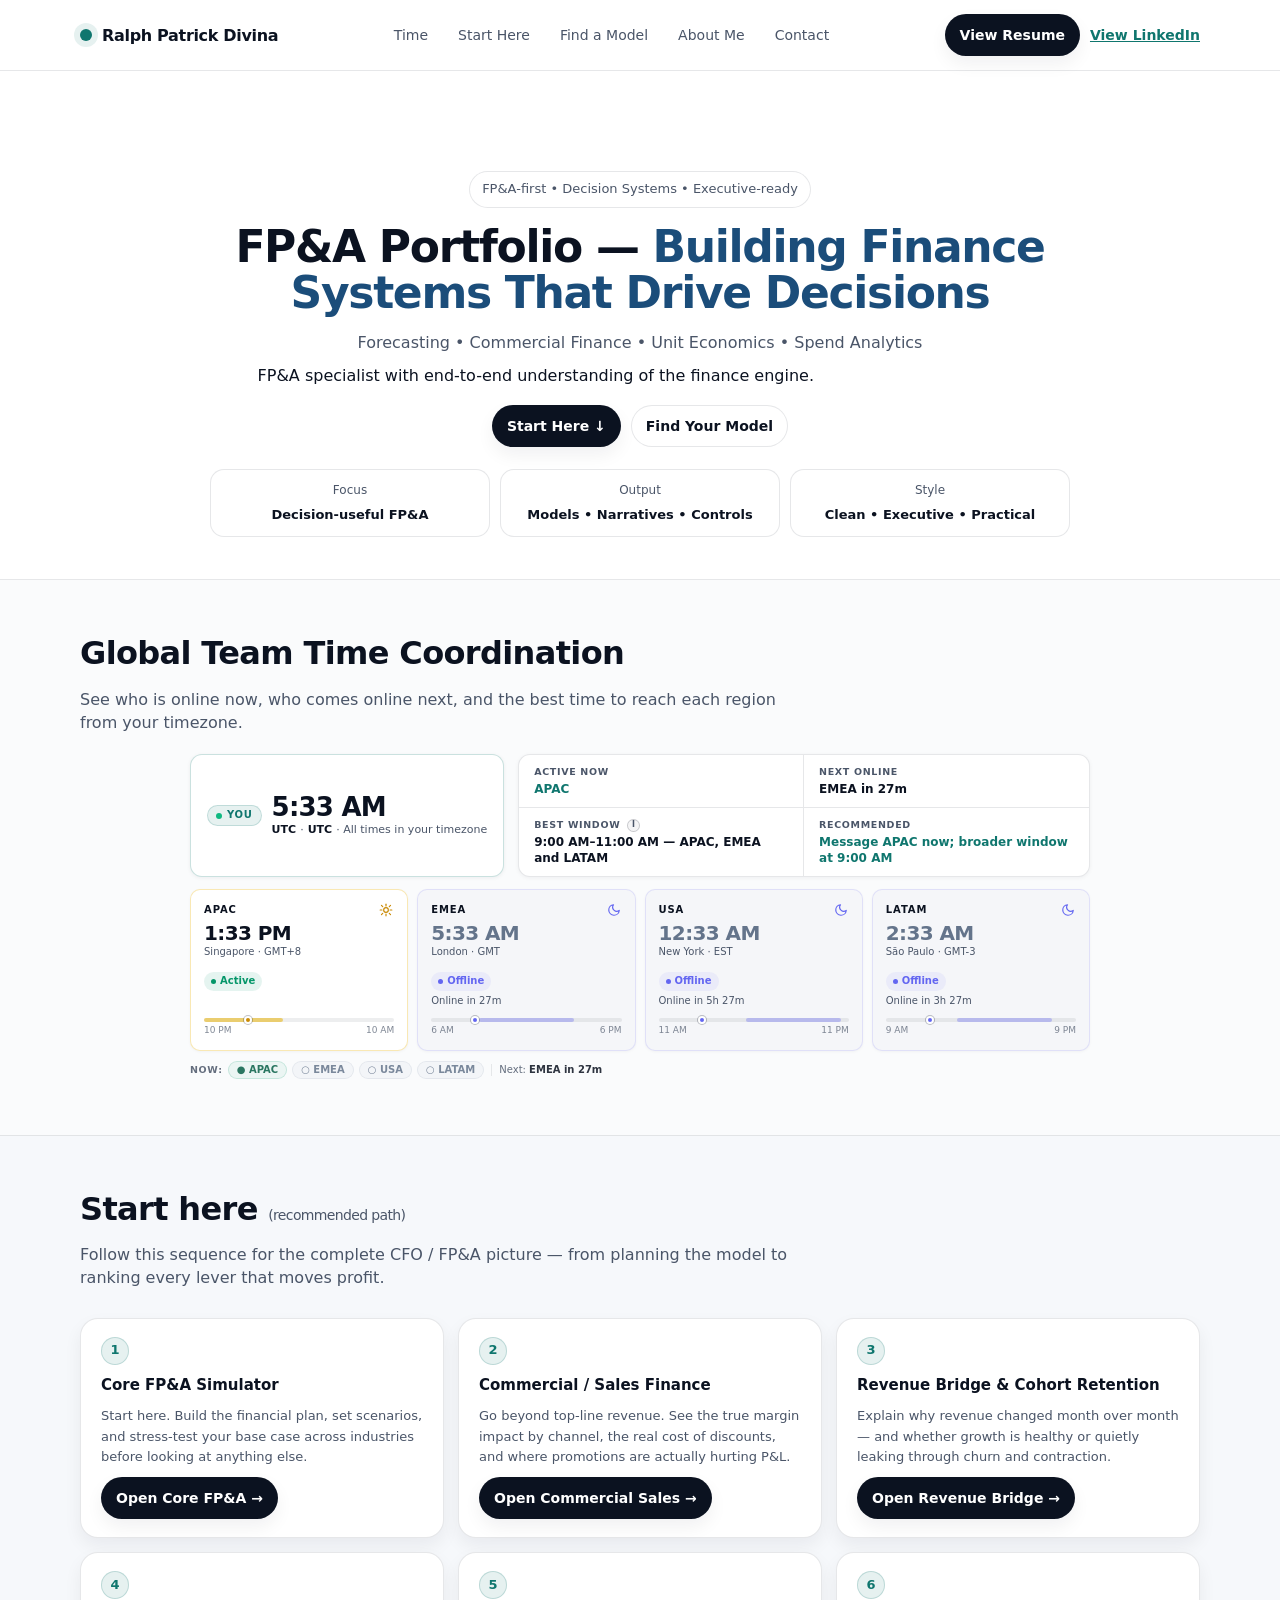
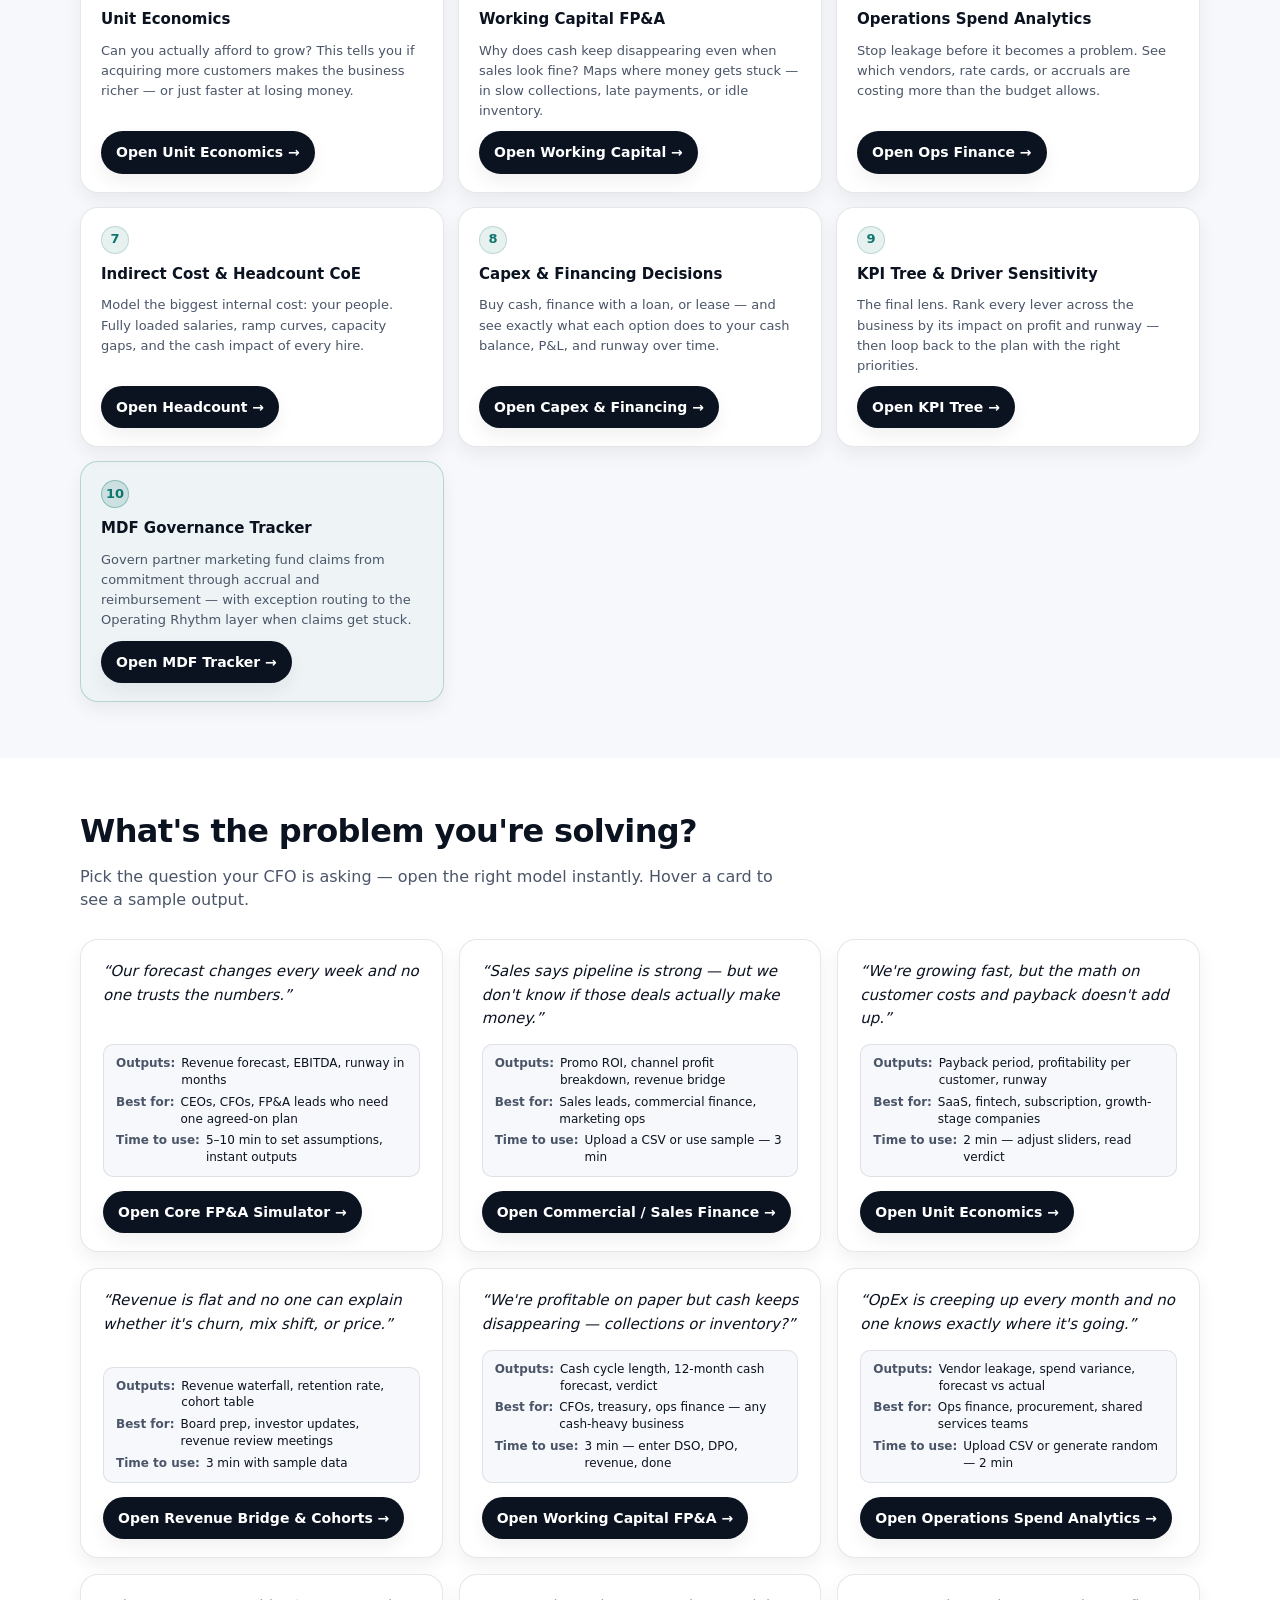
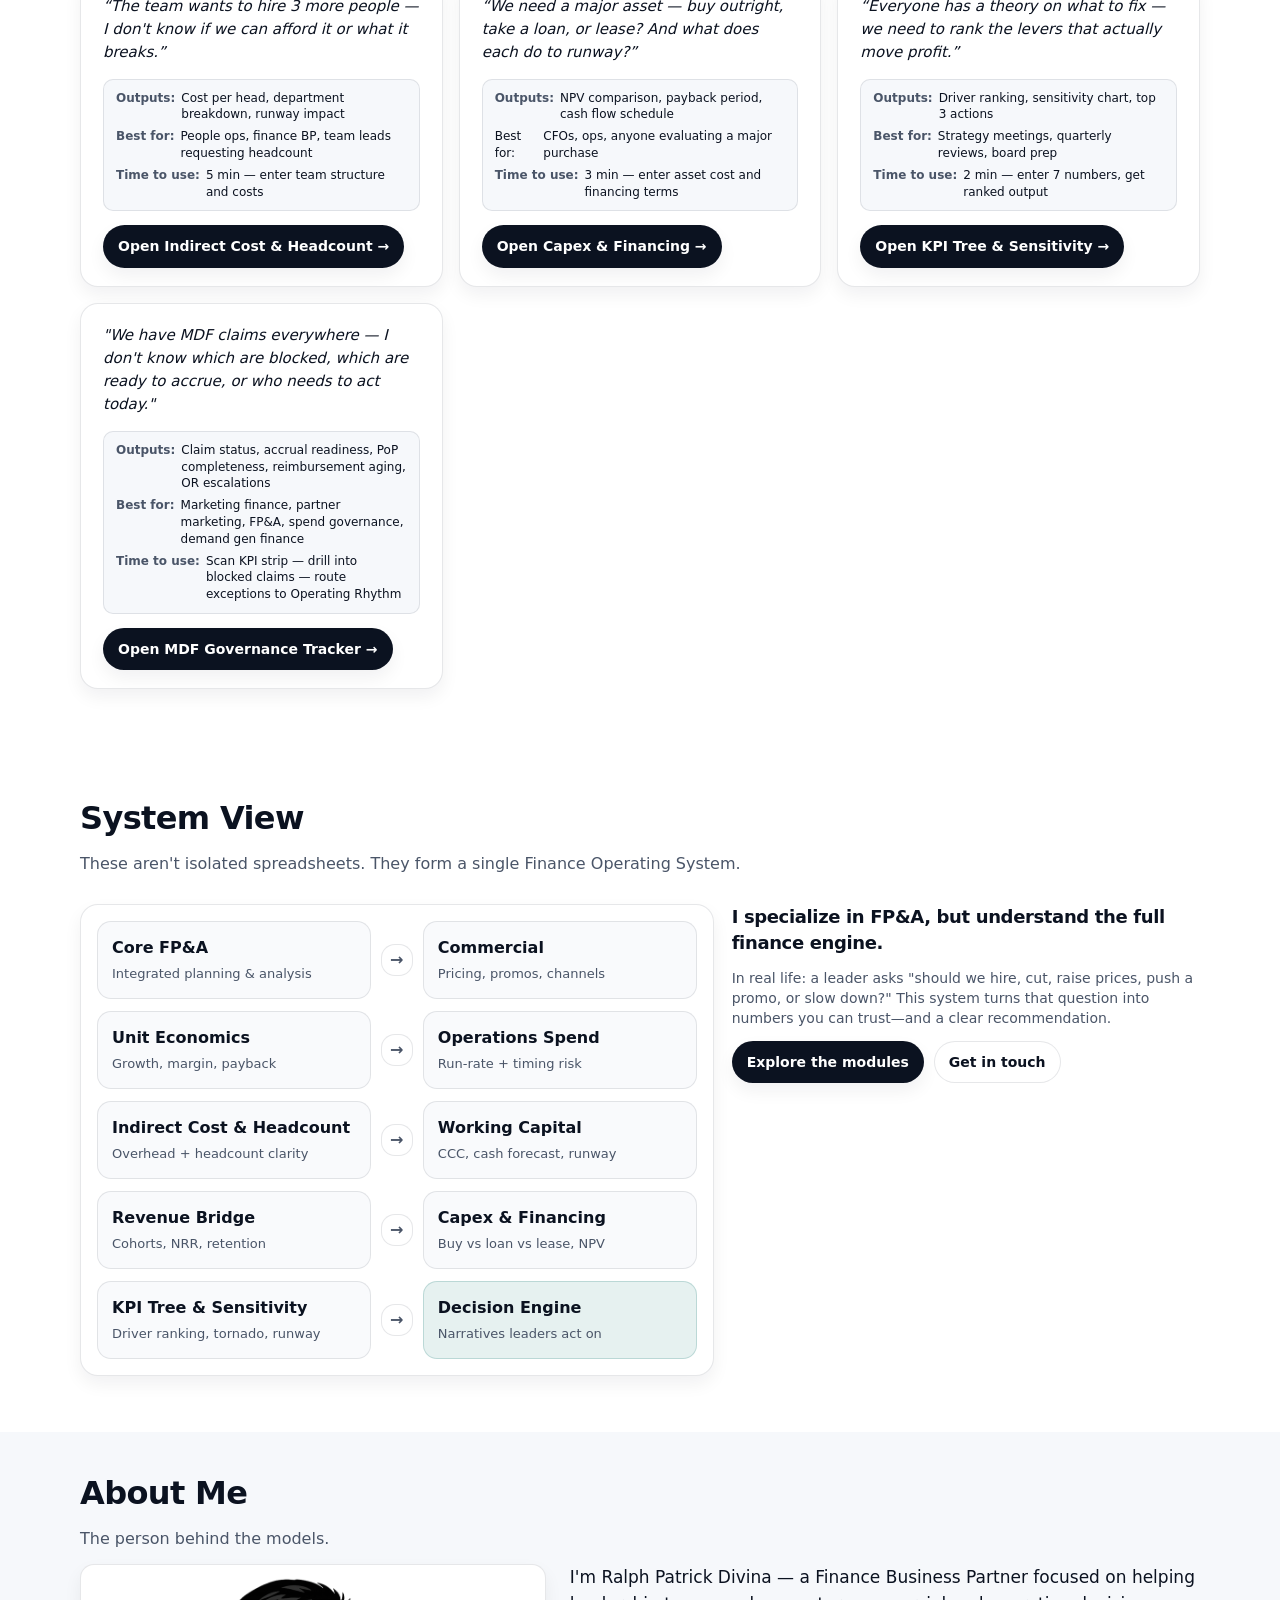
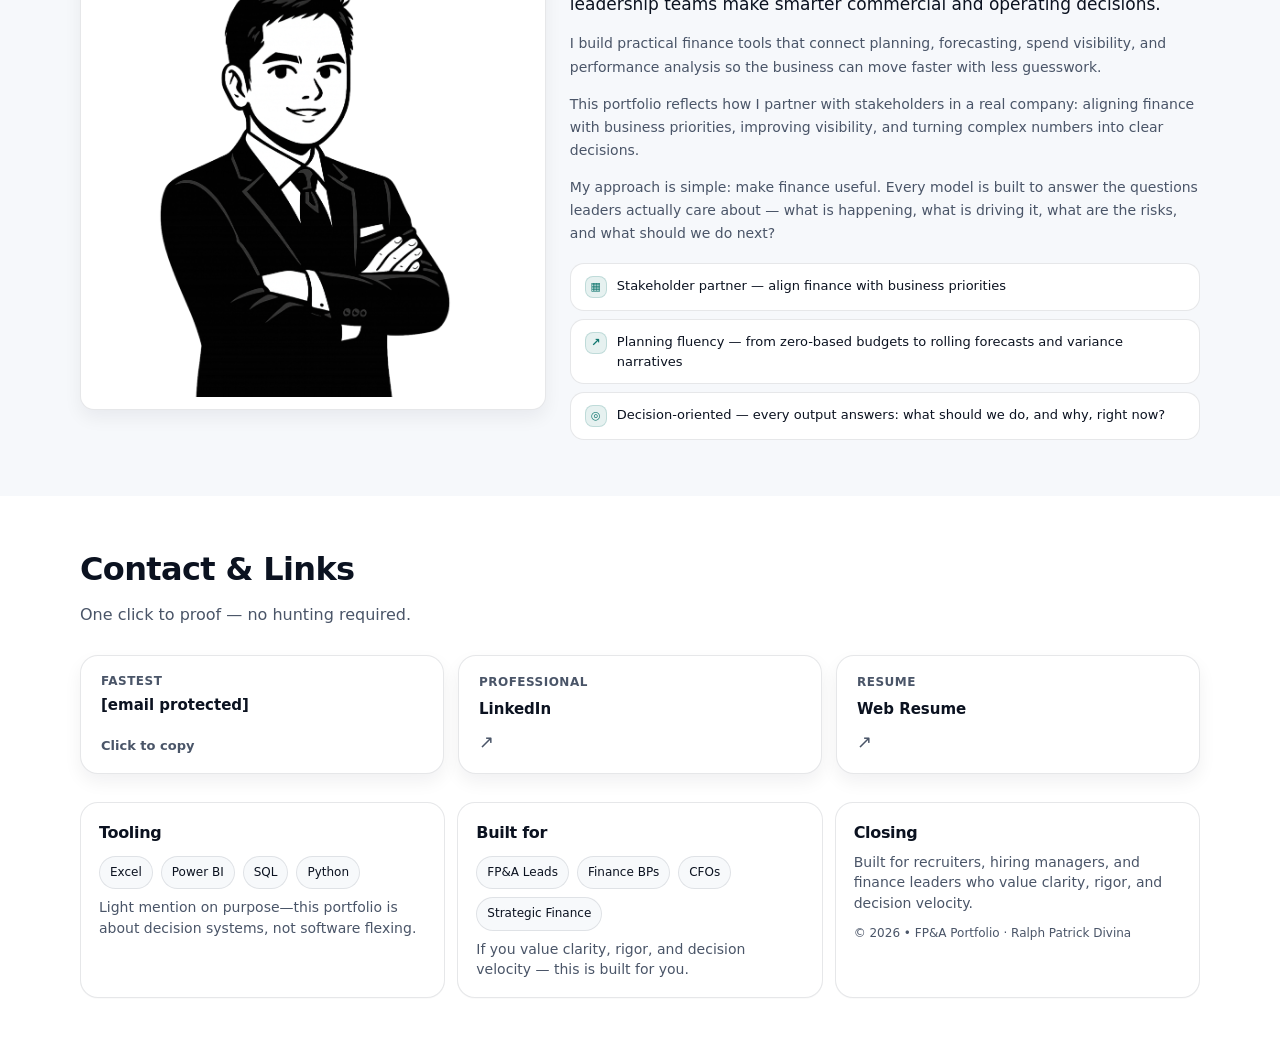
==== commit b57e6c47: "Revise about section for clarity and focus Updated personal description and approach to finance, emp" ====
--- a/index.html
+++ b/index.html
@@ -1023,6 +1023,13 @@
     /* Safety net: .reveal visible even without external style.css loaded */
     .reveal { opacity: 1 !important; transform: none !important; }
   </style>
+    <script type="text/javascript">
+    (function(c,l,a,r,i,t,y){
+        c[a]=c[a]||function(){(c[a].q=c[a].q||[]).push(arguments)};
+        t=l.createElement(r);t.async=1;t.src="https://www.clarity.ms/tag/"+i;
+        y=l.getElementsByTagName(r)[0];y.parentNode.insertBefore(t,y);
+    })(window, document, "clarity", "script", "vpjlisjrqh");
+</script>
 </head>
 <body>
 <a class="skip-link" href="#main">Skip to content</a>
@@ -1559,18 +1566,21 @@
 <div class="about-grid reveal">
 <div class="about-side"><div class="about-portrait"><img alt="Ralph Patrick Divina — Notion-style avatar" src="avatar-ralph.png"/></div></div><div class="about-body">
 <p class="about-lead">
-              I'm Ralph Patrick Divina — an FP&amp;A specialist who builds finance systems that help leaders make faster, better decisions.
+              I'm Ralph Patrick Divina — a Finance Business Partner focused on helping leadership teams make smarter commercial and operating decisions.
             </p>
 <p class="about-sub">
-              This toolkit isn't a slide deck or a set of screenshots. It's a working portfolio of interactive finance models — built the same way I'd build them inside a real company: driver-based inputs, scenario logic, and outputs that tell you exactly what to do next.
+              I build practical finance tools that connect planning, forecasting, spend visibility, and performance analysis so the business can move faster with less guesswork.
             </p>
 <p class="about-sub">
-              Every module ends with a decision card: Approve / Flag / Fix. No ambiguity, no "it depends." Finance that actually moves the meeting forward.
+              This portfolio reflects how I partner with stakeholders in a real company: aligning finance with business priorities, improving visibility, and turning complex numbers into clear decisions.
+            </p>
+<p class="about-sub">
+              My approach is simple: make finance useful. Every model is built to answer the questions leaders actually care about — what is happening, what is driving it, what are the risks, and what should we do next?
             </p>
 <div class="about-bullets">
 <div class="about-bullet">
 <span class="about-bullet-icon">▦</span>
-                Systems thinker — models are modular, reusable, and connected across the finance engine
+                Stakeholder partner — align finance with business priorities
               </div>
 <div class="about-bullet">
 <span class="about-bullet-icon">↗</span>
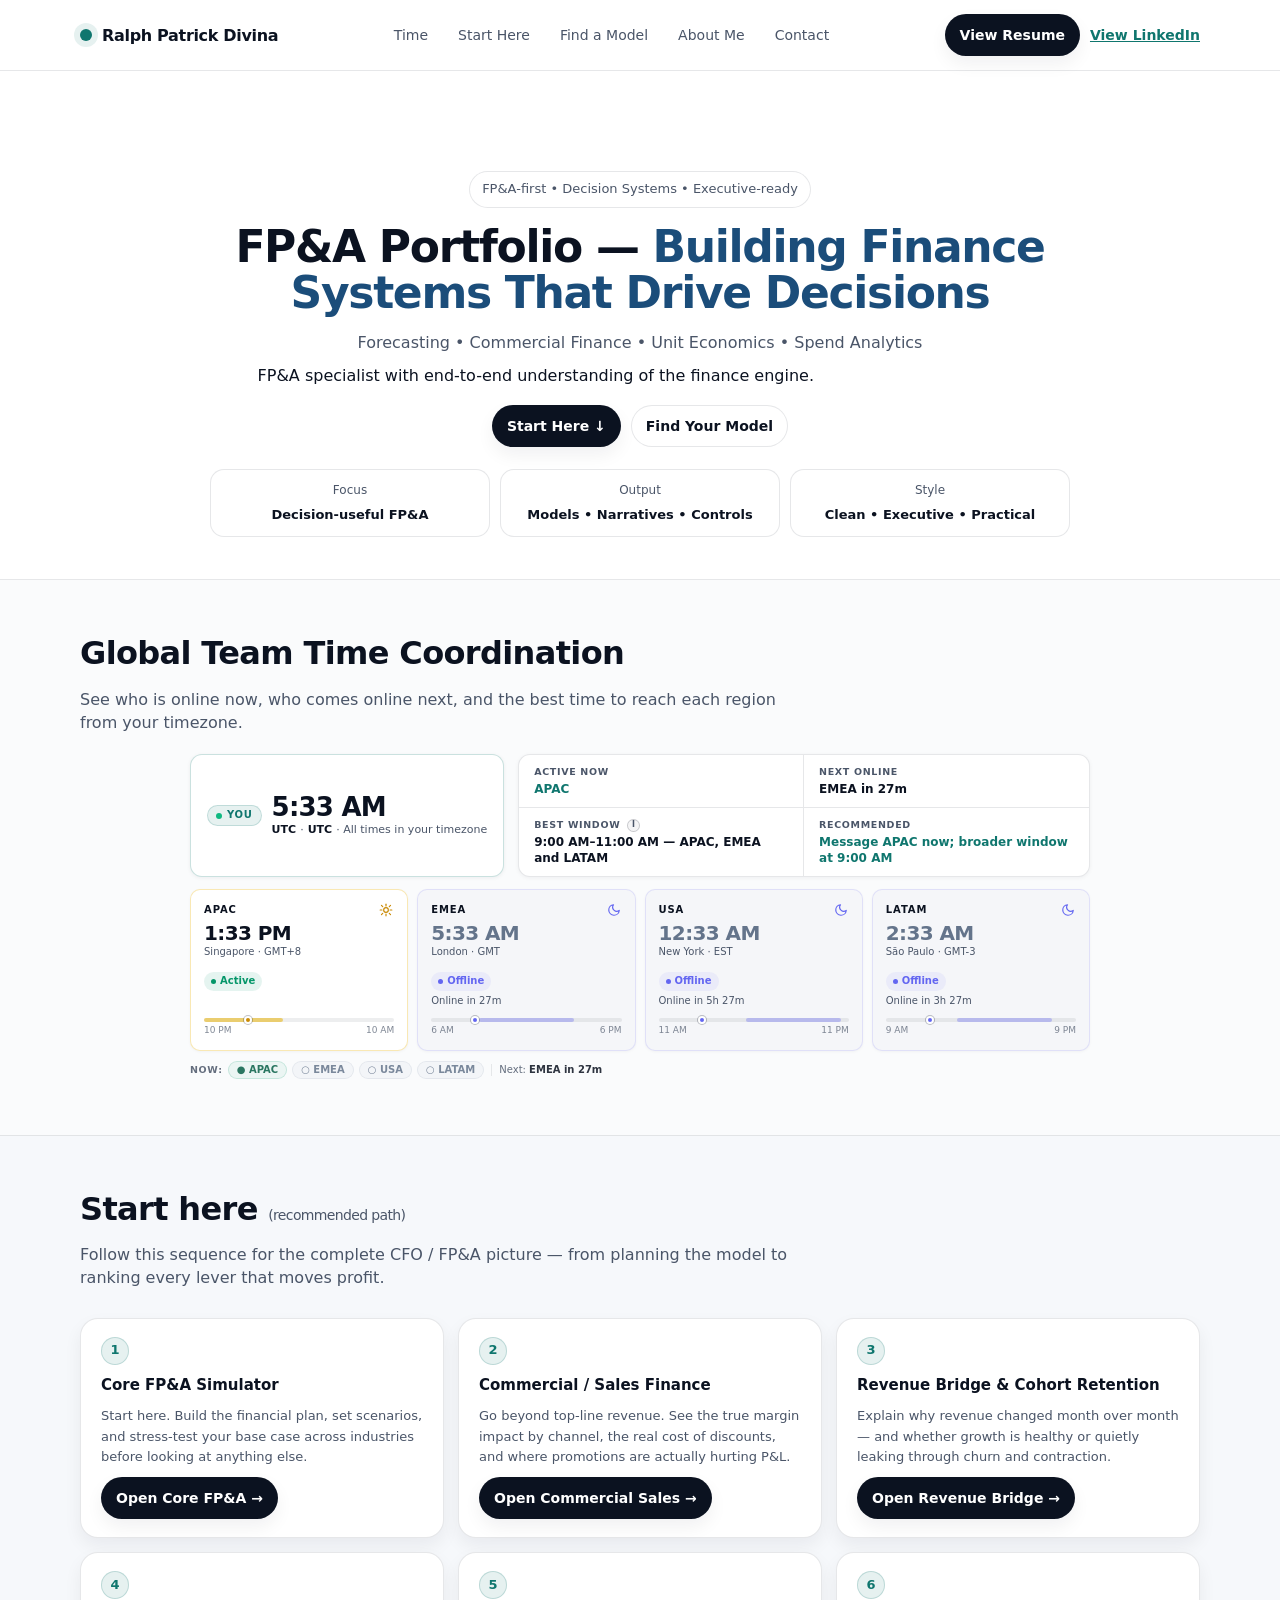
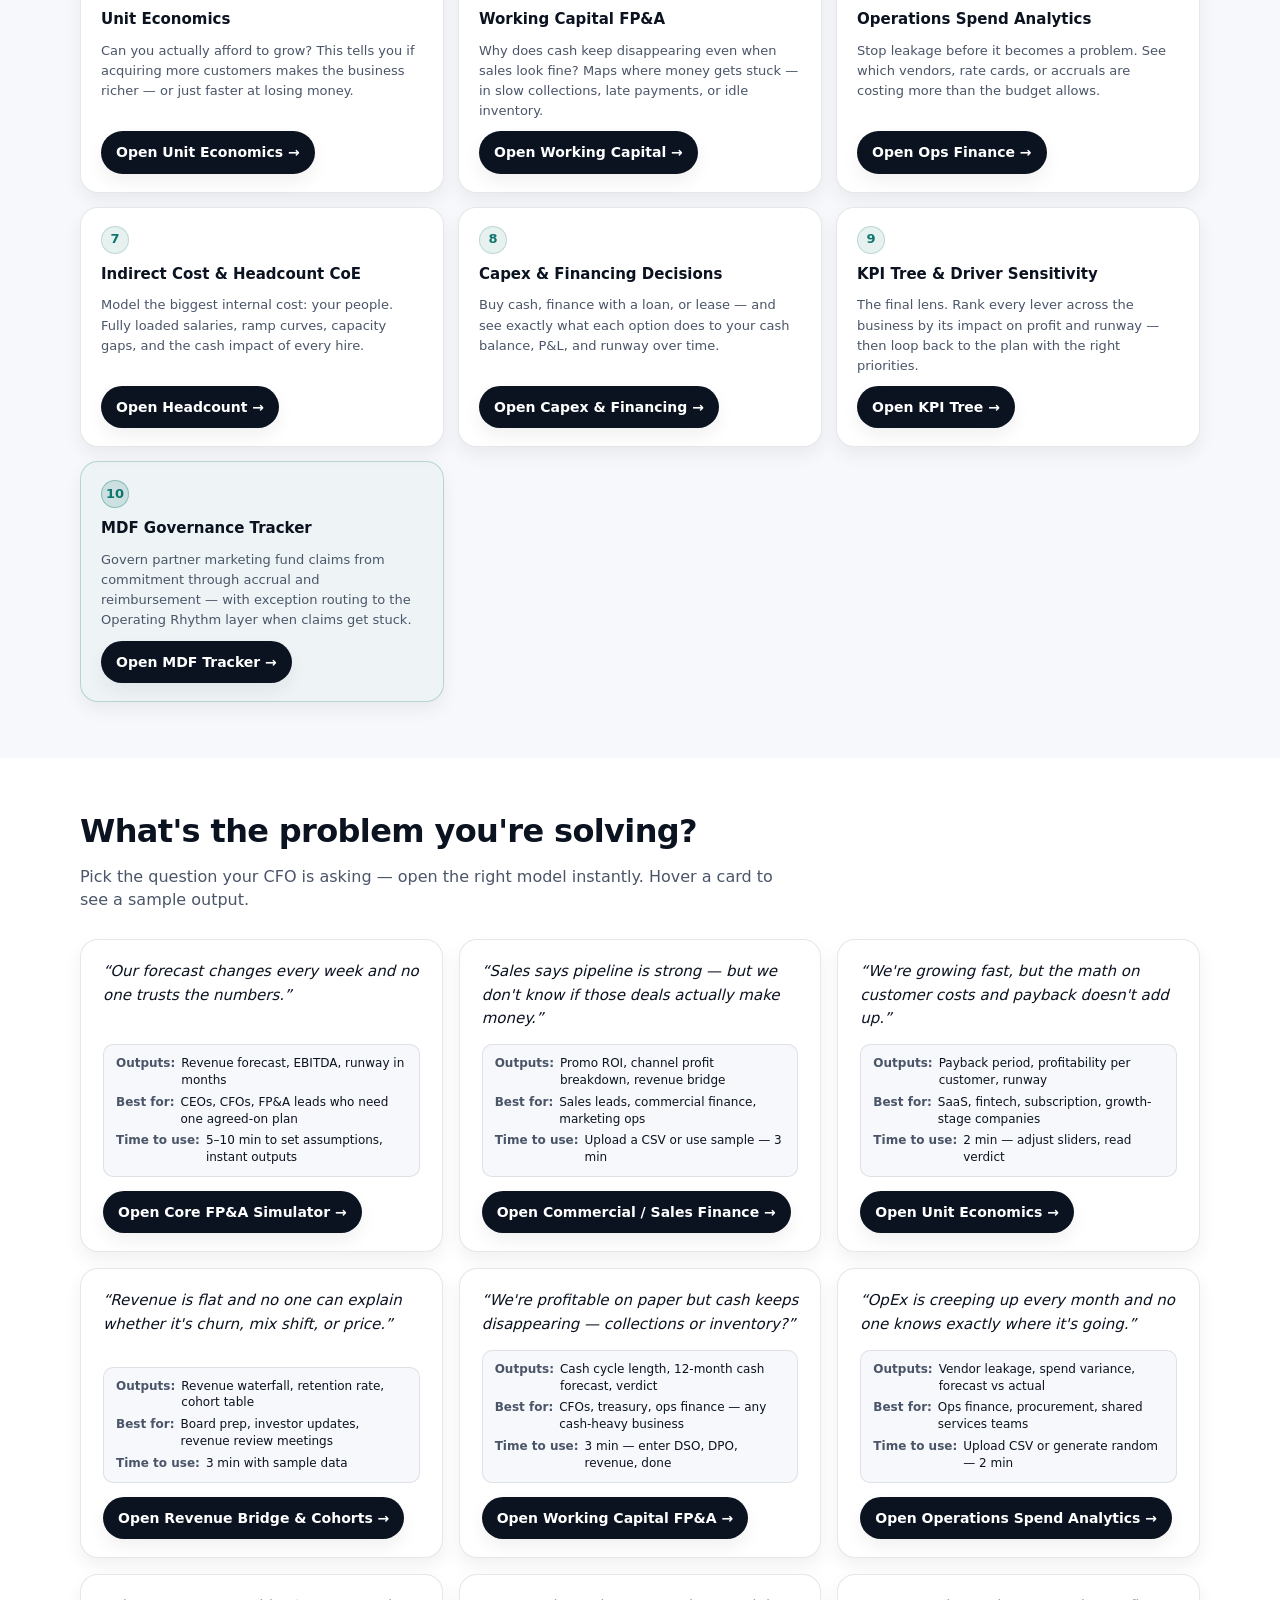
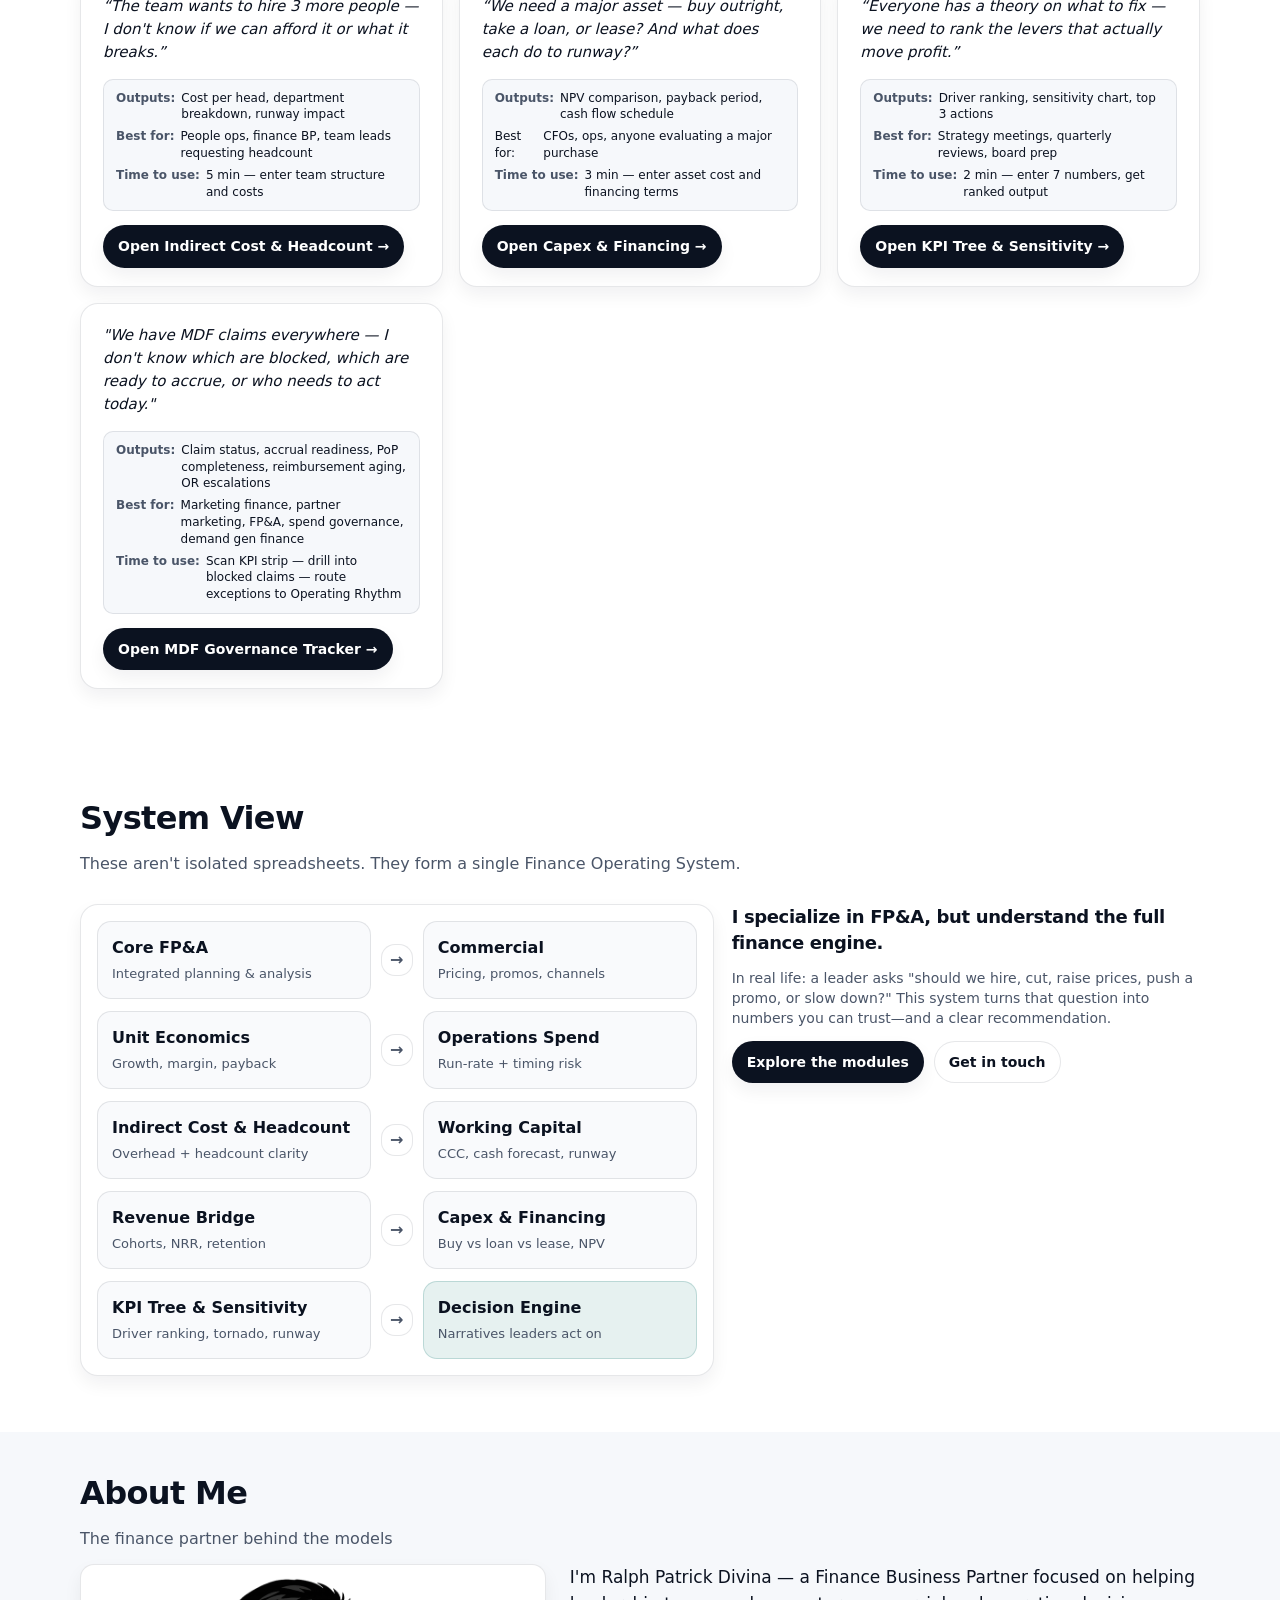
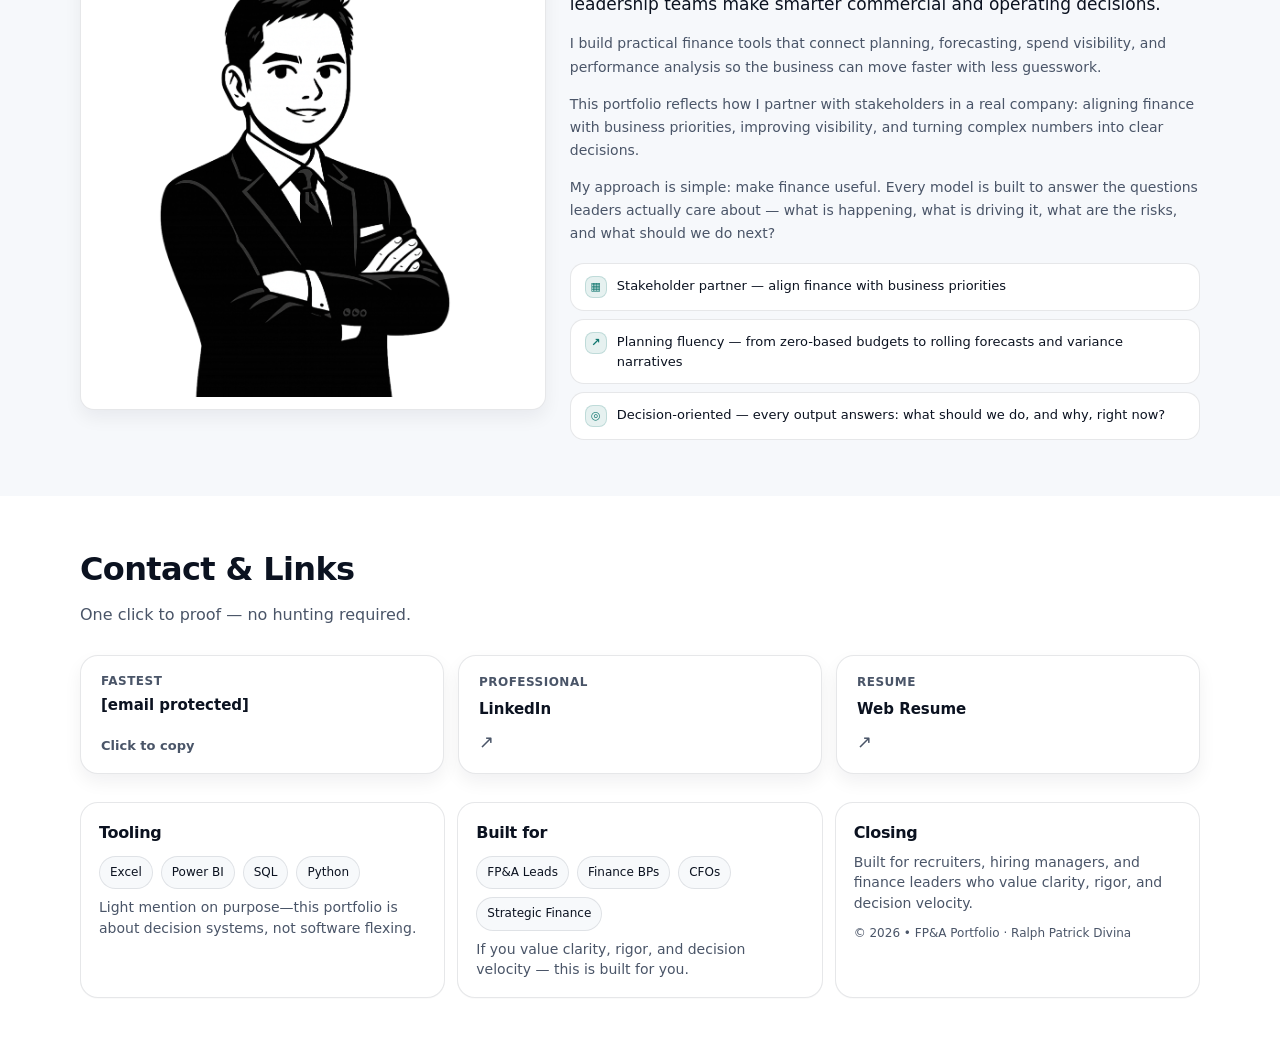
==== commit c2466031: "Update index.html" ====
--- a/index.html
+++ b/index.html
@@ -7,7 +7,11 @@
 <meta content="FP&amp;A Portfolio — Building Finance Systems That Drive Decisions. Forecasting, Commercial Finance, Unit Economics, Spend Analytics." name="description"/>
 <meta content="#0B1220" name="theme-color"/>
 <title>Ralph Patrick Divina | FP&A Portfolio</title>
-<link href="favicon.png" rel="icon" type="image/png"/>
+<link rel="icon" href="/favicon.ico" sizes="any">
+<link rel="icon" type="image/svg+xml" href="/favicon.svg">
+<link rel="icon" type="image/png" sizes="32x32" href="/favicon-32x32.png">
+<link rel="icon" type="image/png" sizes="48x48" href="/favicon-48x48.png">
+<link rel="apple-touch-icon" sizes="180x180" href="/apple-touch-icon.png">
 <link crossorigin="" href="https://fonts.googleapis.com" rel="preconnect"/>
 <link crossorigin="" href="https://fonts.gstatic.com" rel="preconnect"/>
 <link href="./style.css" rel="stylesheet"/>
@@ -1561,7 +1565,7 @@
 <div class="container">
 <div class="section-head reveal">
 <h2>About Me</h2>
-<p class="section-subhead">The person behind the models.</p>
+<p class="section-subhead">The finance partner behind the models</p>
 </div>
 <div class="about-grid reveal">
 <div class="about-side"><div class="about-portrait"><img alt="Ralph Patrick Divina — Notion-style avatar" src="avatar-ralph.png"/></div></div><div class="about-body">
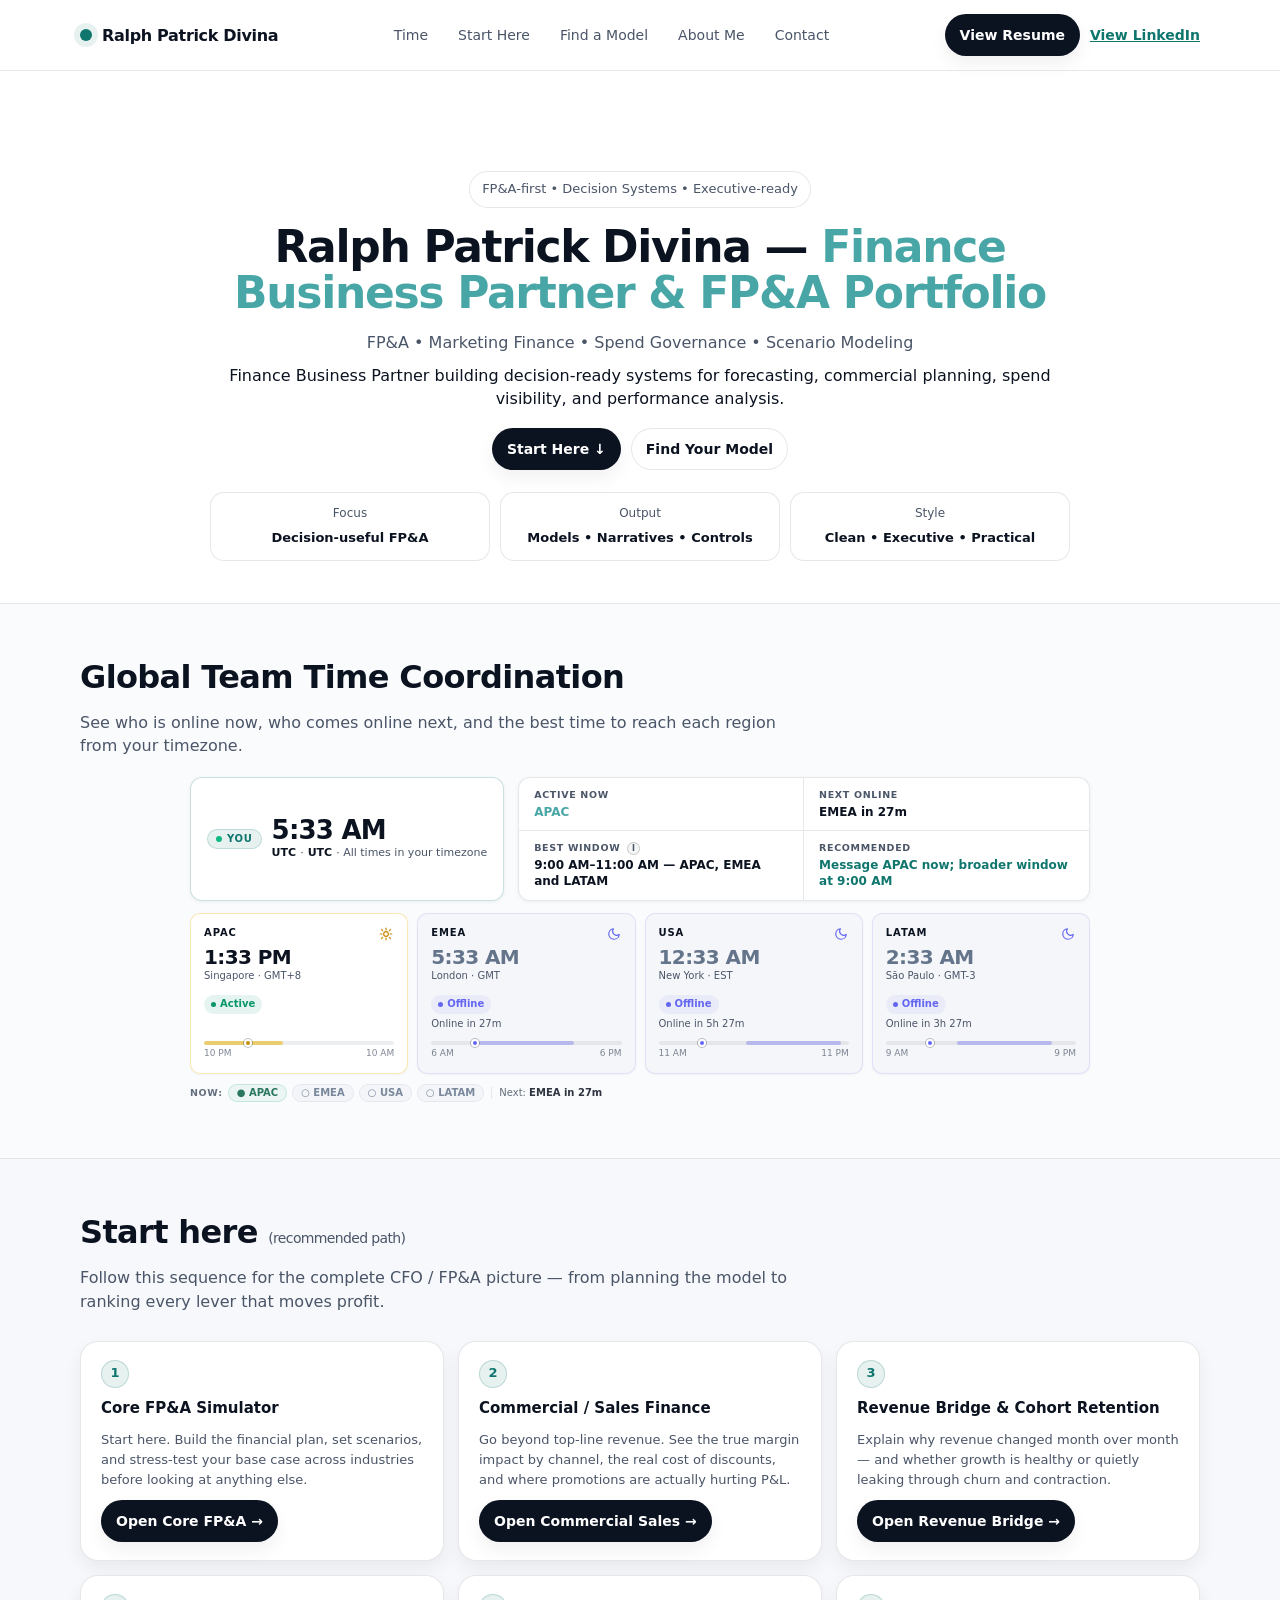
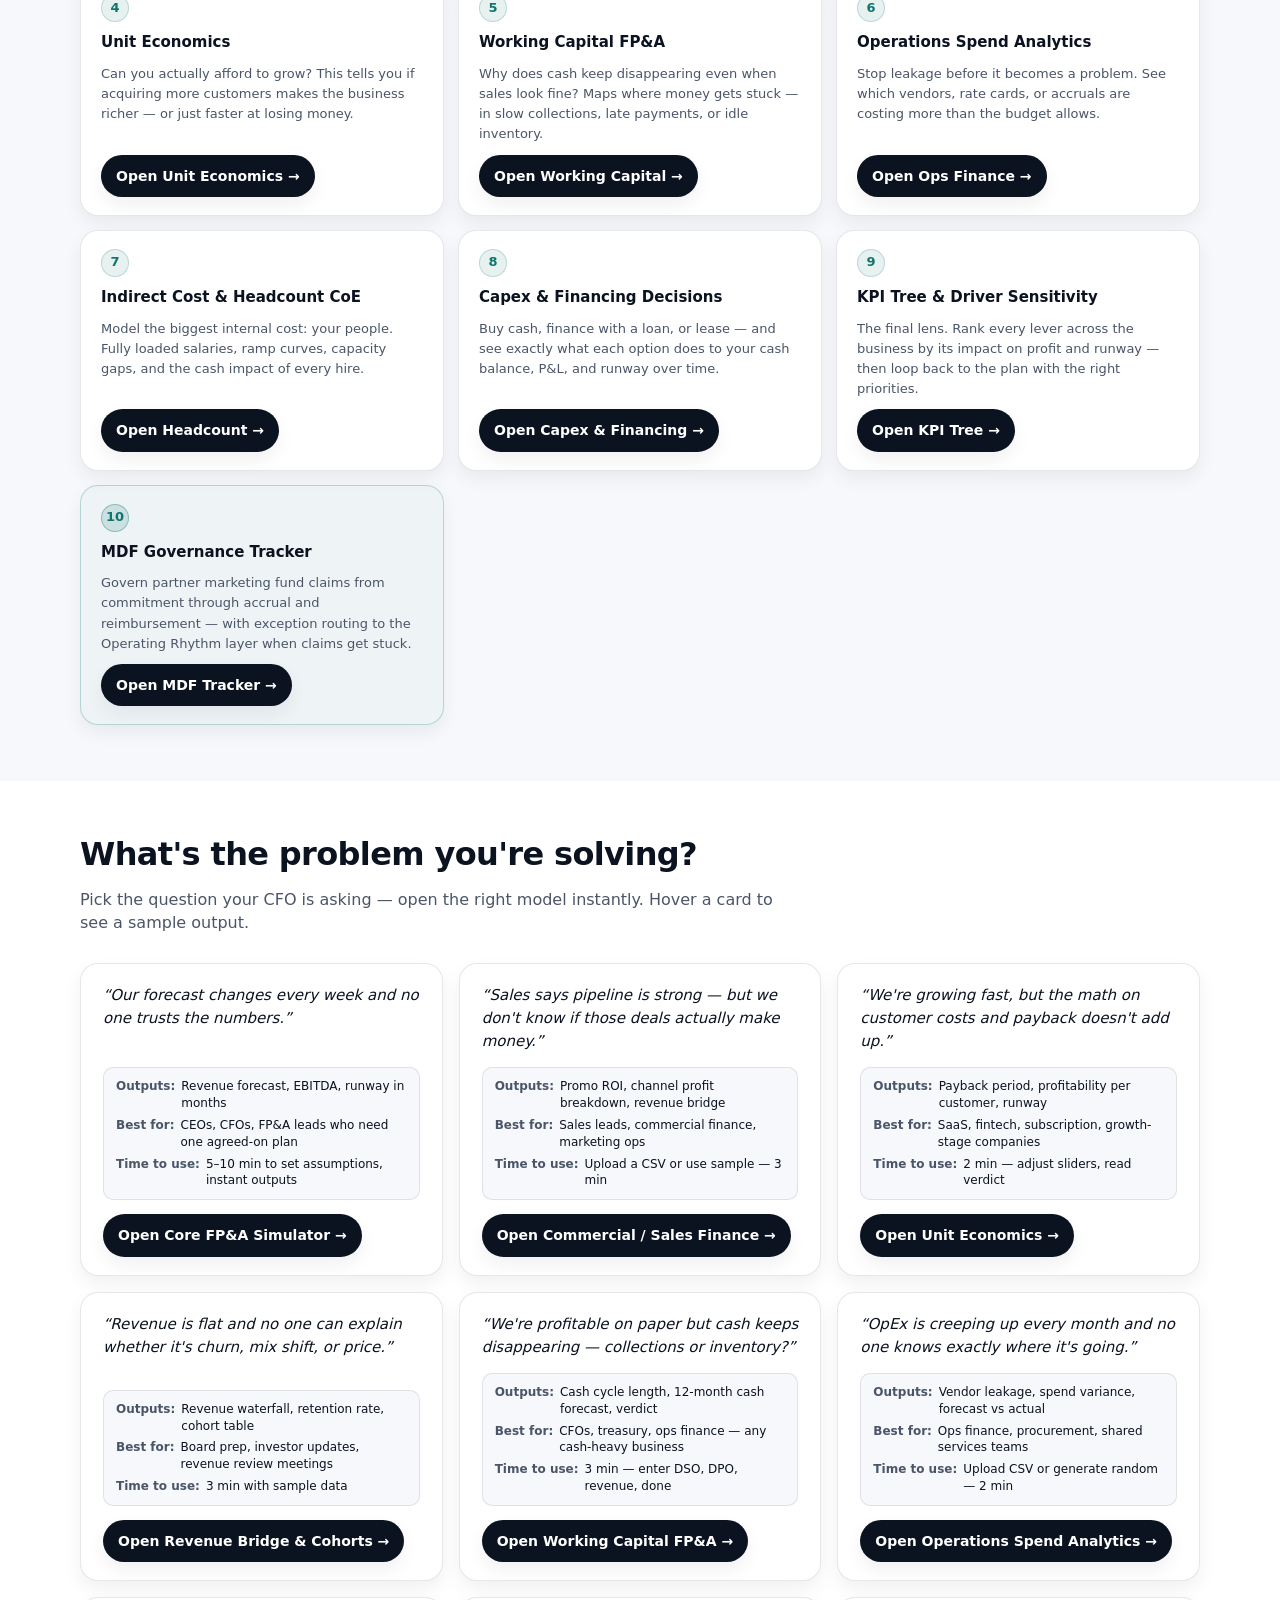
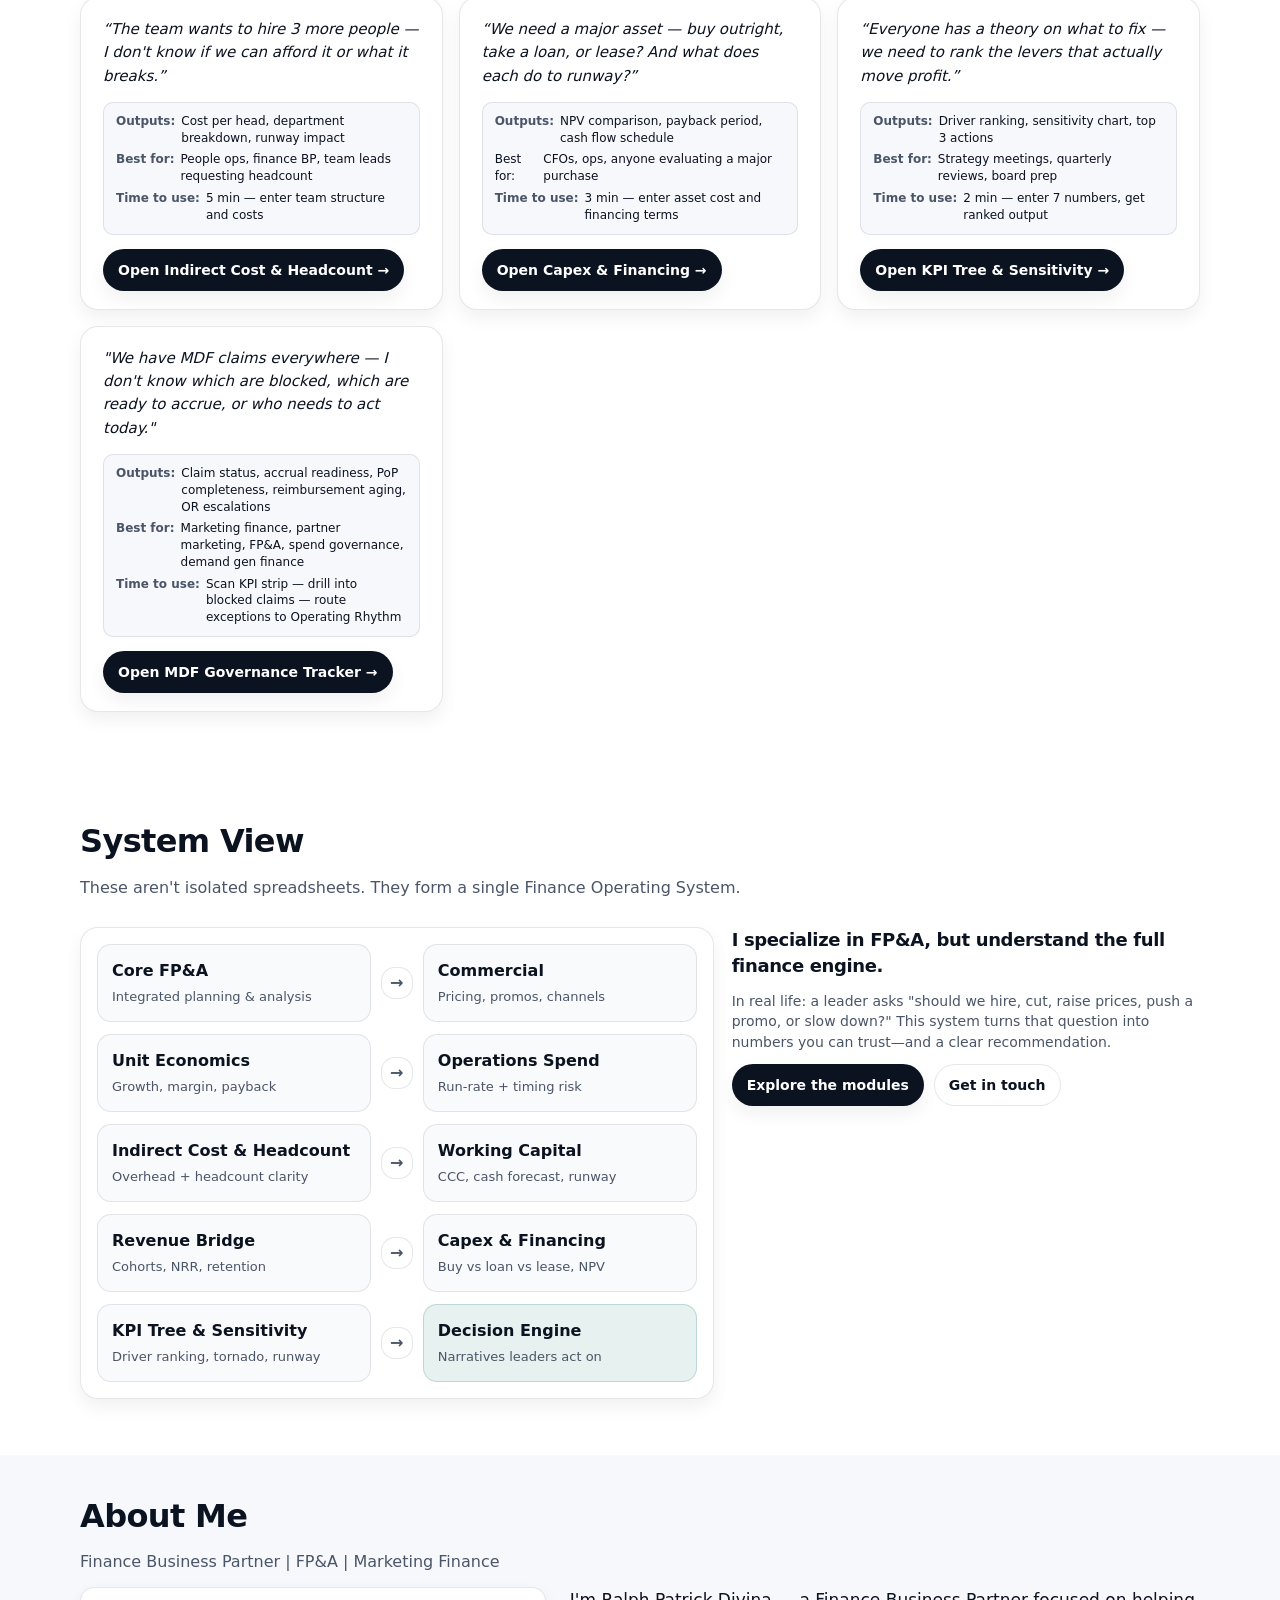
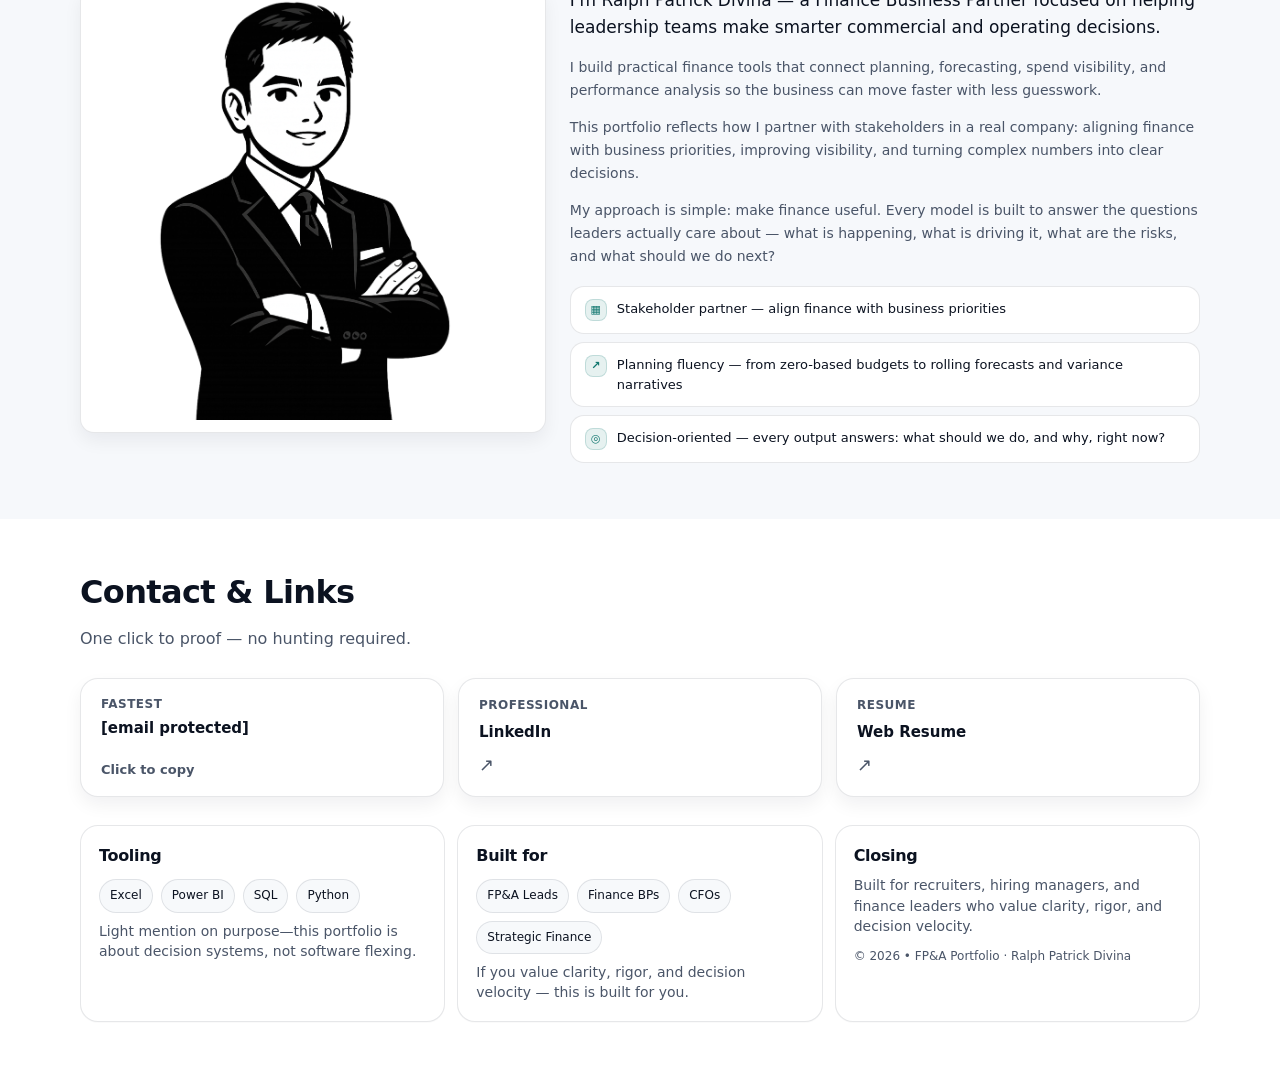
==== commit 972f2127: "Add files via upload" ====
--- a/index.html
+++ b/index.html
@@ -5,8 +5,24 @@
 <meta charset="utf-8"/>
 <meta content="width=device-width, initial-scale=1" name="viewport"/>
 <meta content="FP&amp;A Portfolio — Building Finance Systems That Drive Decisions. Forecasting, Commercial Finance, Unit Economics, Spend Analytics." name="description"/>
-<meta content="#0B1220" name="theme-color"/>
-<title>Ralph Patrick Divina | FP&A Portfolio</title>
+<meta content="#49A6A6" name="theme-color"/>
+<title>Ralph Patrick Divina | Finance Business Partner | FP&A & Marketing Finance Portfolio</title>
+<meta name="description" content="Ralph Patrick Divina is a Finance Business Partner specializing in FP&A, marketing finance, spend governance, scenario modeling, and decision-ready financial systems. Explore interactive portfolio modules and finance use cases.">
+<meta name="robots" content="index, follow">
+<link rel="canonical" href="https://ralphpatrick.com/">
+
+<meta property="og:type" content="website">
+<meta property="og:url" content="https://ralphpatrick.com/">
+<meta property="og:title" content="Ralph Patrick Divina | Finance Business Partner | FP&A & Marketing Finance Portfolio">
+<meta property="og:description" content="Interactive finance portfolio covering FP&A, marketing finance, spend governance, scenario modeling, and decision-ready systems.">
+<meta property="og:image" content="https://ralphpatrick.com/og-cover.jpg">
+
+<meta name="twitter:card" content="summary_large_image">
+<meta name="twitter:title" content="Ralph Patrick Divina | Finance Business Partner | FP&A & Marketing Finance Portfolio">
+<meta name="twitter:description" content="Interactive finance portfolio covering FP&A, marketing finance, spend governance, scenario modeling, and decision-ready systems.">
+<meta name="twitter:image" content="https://ralphpatrick.com/og-cover.jpg">
+
+
 <link rel="icon" href="/favicon.ico" sizes="any">
 <link rel="icon" type="image/svg+xml" href="/favicon.svg">
 <link rel="icon" type="image/png" sizes="32x32" href="/favicon-32x32.png">
@@ -1034,7 +1050,20 @@
         y=l.getElementsByTagName(r)[0];y.parentNode.insertBefore(t,y);
     })(window, document, "clarity", "script", "vpjlisjrqh");
 </script>
-</head>
+
+<script type="application/ld+json">
+{
+  "@context": "https://schema.org",
+  "@type": "Person",
+  "name": "Ralph Patrick Divina",
+  "url": "https://ralphpatrick.com/",
+  "jobTitle": "Finance Business Partner",
+  "sameAs": [
+    "https://www.linkedin.com/in/ralph-patrick-divina-55534614a/"
+  ]
+}
+</script>
+<style>.hero-one-liner{text-align:center!important;width:100%!important;max-width:100%!important;margin-left:auto!important;margin-right:auto!important;}.accent{color:#49A6A6!important;}</style></head>
 <body>
 <a class="skip-link" href="#main">Skip to content</a>
 <!-- ── Top Navigation ──────────────────────────────────────── -->
@@ -1094,14 +1123,14 @@
 <div class="hero-copy hero-copy--centered reveal">
 <div class="eyebrow">FP&amp;A-first • Decision Systems • Executive-ready</div>
 <h1 class="hero-title">
-            FP&amp;A Portfolio — <span class="accent">Building Finance Systems That Drive Decisions</span>
+  Ralph Patrick Divina — <span class="accent">Finance Business Partner & FP&A Portfolio</span>
 </h1>
 <p class="hero-subtitle">
-            Forecasting • Commercial Finance • Unit Economics • Spend Analytics
-          </p>
-<p class="hero-one-liner">
-            FP&amp;A specialist with end-to-end understanding of the finance engine.
-          </p>
+  FP&A • Marketing Finance • Spend Governance • Scenario Modeling
+</p>
+<p class="hero-one-liner" style="text-align: center;">
+  Finance Business Partner building decision-ready systems for forecasting, commercial planning, spend visibility, and performance analysis.
+</p>
 <div class="hero-actions">
 <a class="btn btn-solid" href="#start-here">Start Here ↓</a>
 <a class="btn btn-ghost" href="#pick-problem">Find Your Model</a>
@@ -1565,7 +1594,7 @@
 <div class="container">
 <div class="section-head reveal">
 <h2>About Me</h2>
-<p class="section-subhead">The finance partner behind the models</p>
+<p class="section-subhead">Finance Business Partner | FP&A | Marketing Finance</p>
 </div>
 <div class="about-grid reveal">
 <div class="about-side"><div class="about-portrait"><img alt="Ralph Patrick Divina — Notion-style avatar" src="avatar-ralph.png"/></div></div><div class="about-body">
--- a/style.css
+++ b/style.css
@@ -226,7 +226,12 @@
   line-height: 1.05;
   letter-spacing: -0.03em;
 }
+
 .accent { color: var(--accent-2); }
+
+.hero-title .accent {
+  color: #3F8F8F;
+}
 
 .hero-subtitle {
   margin-top: 14px;
